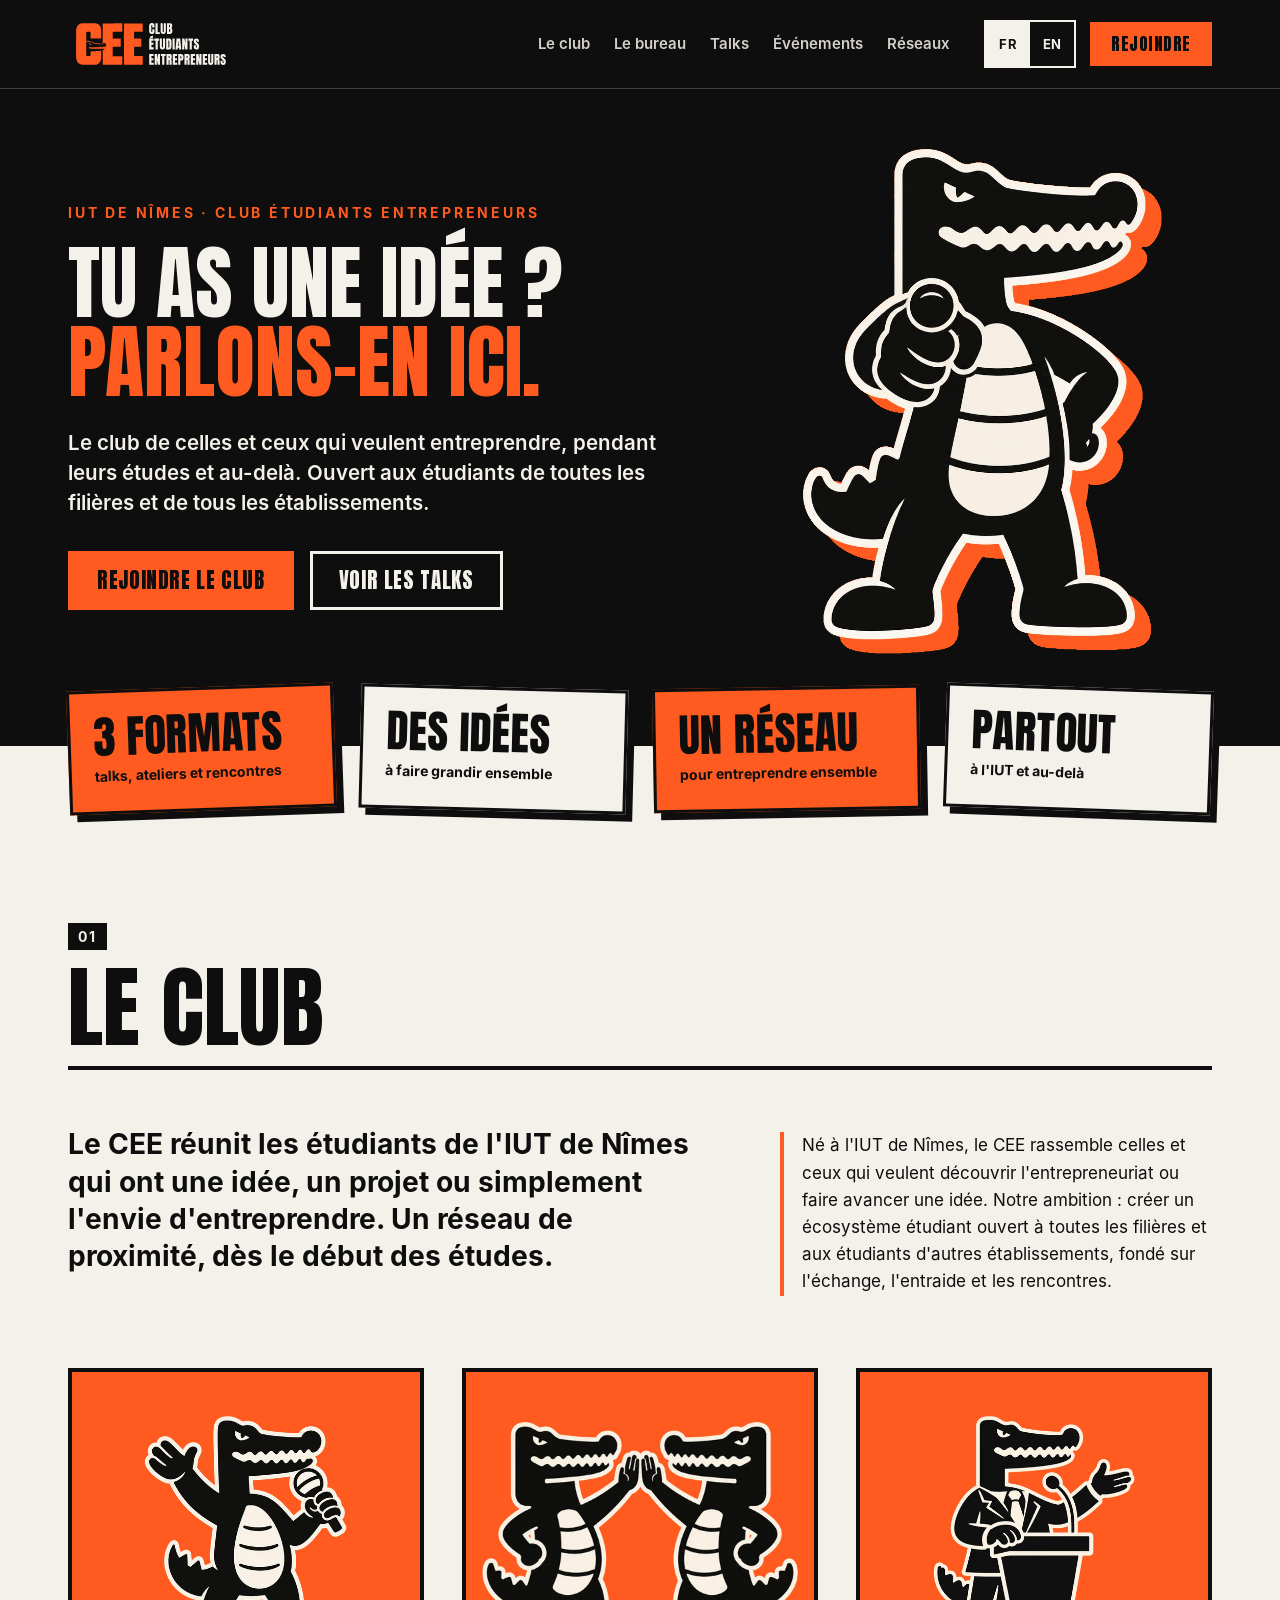
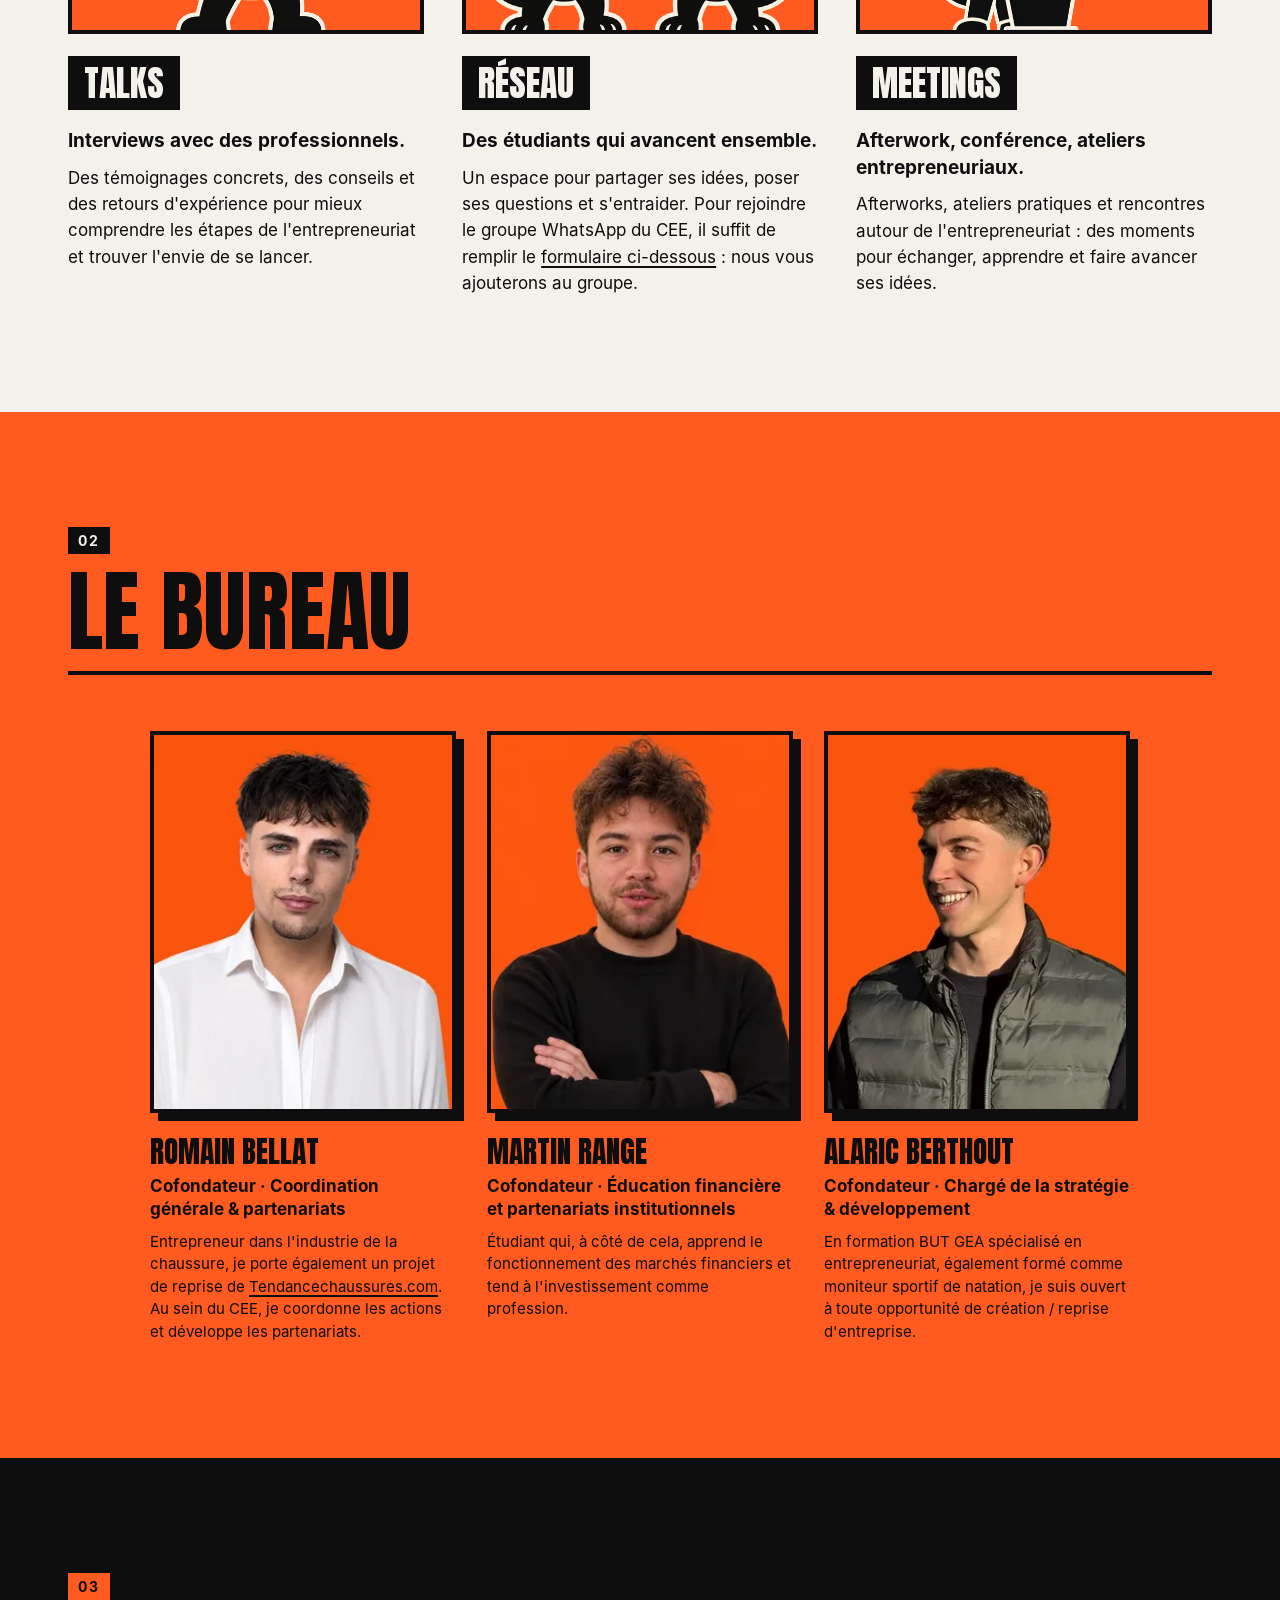
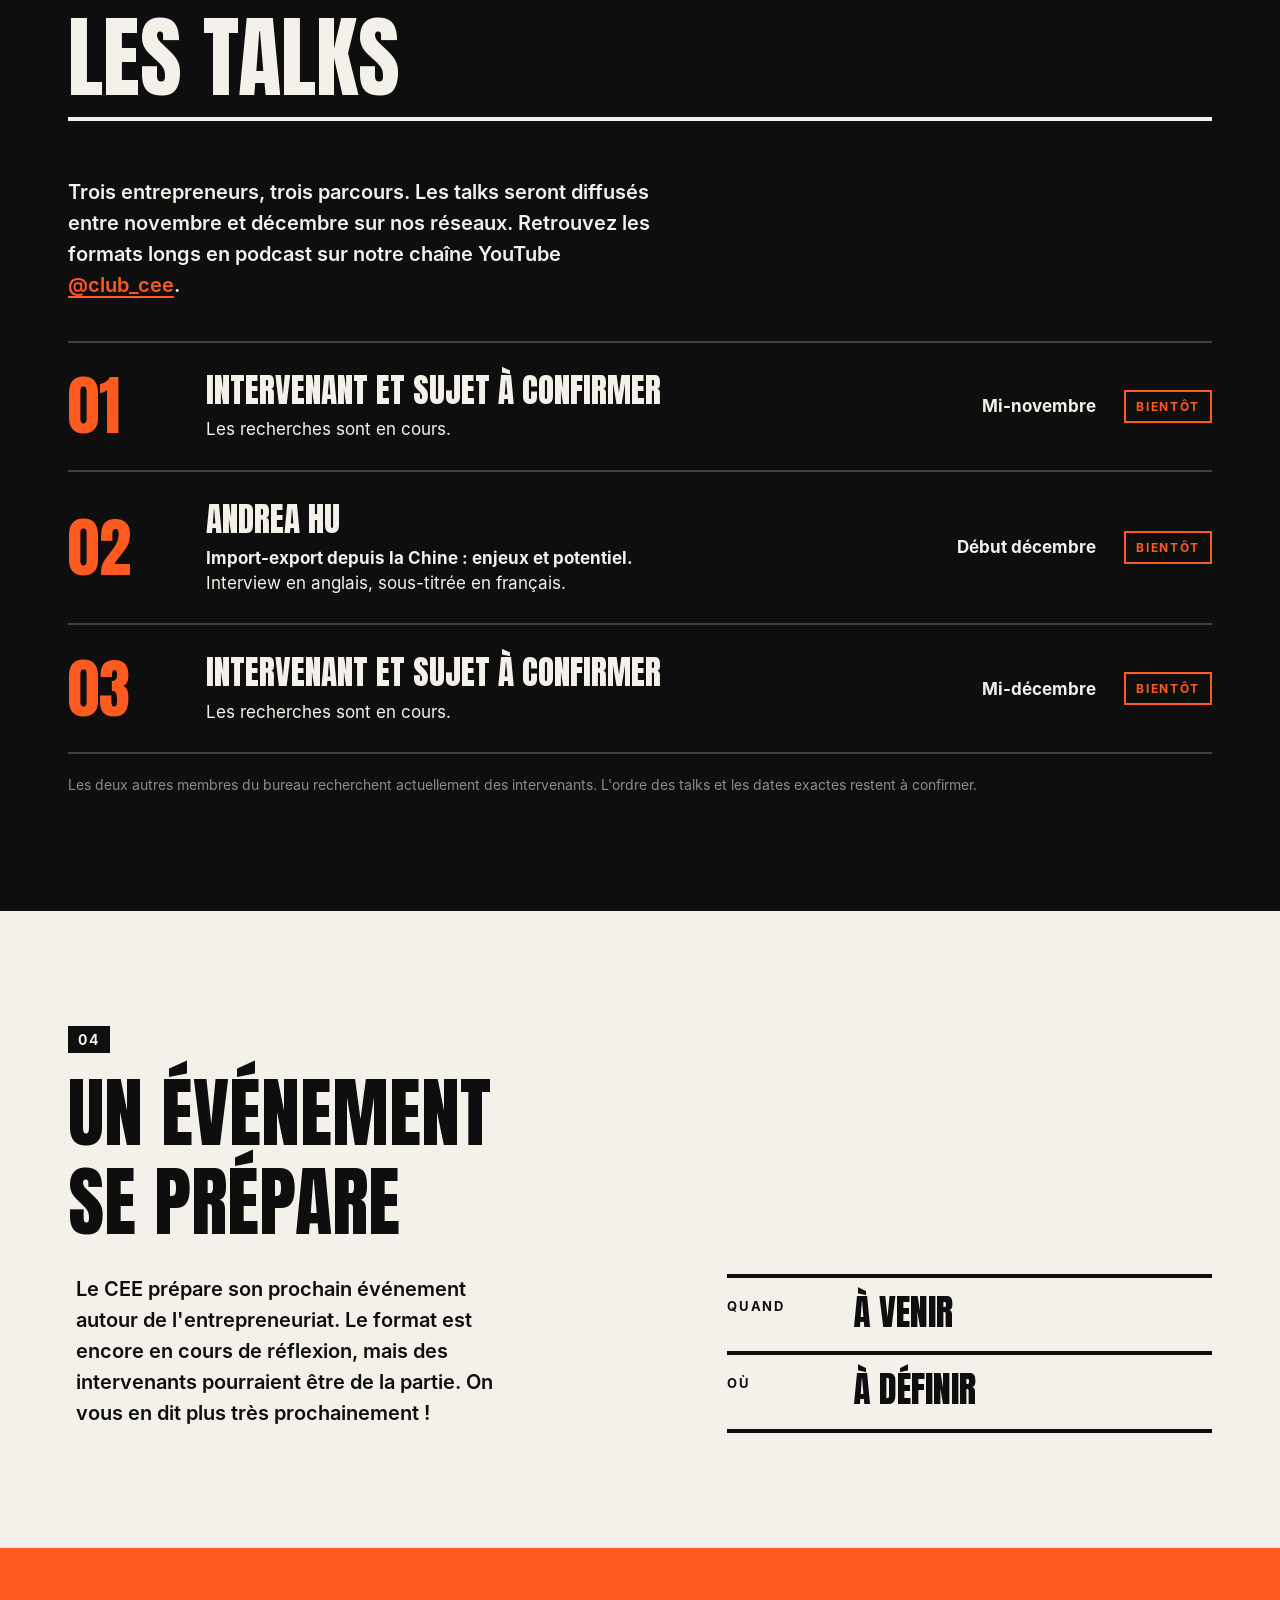
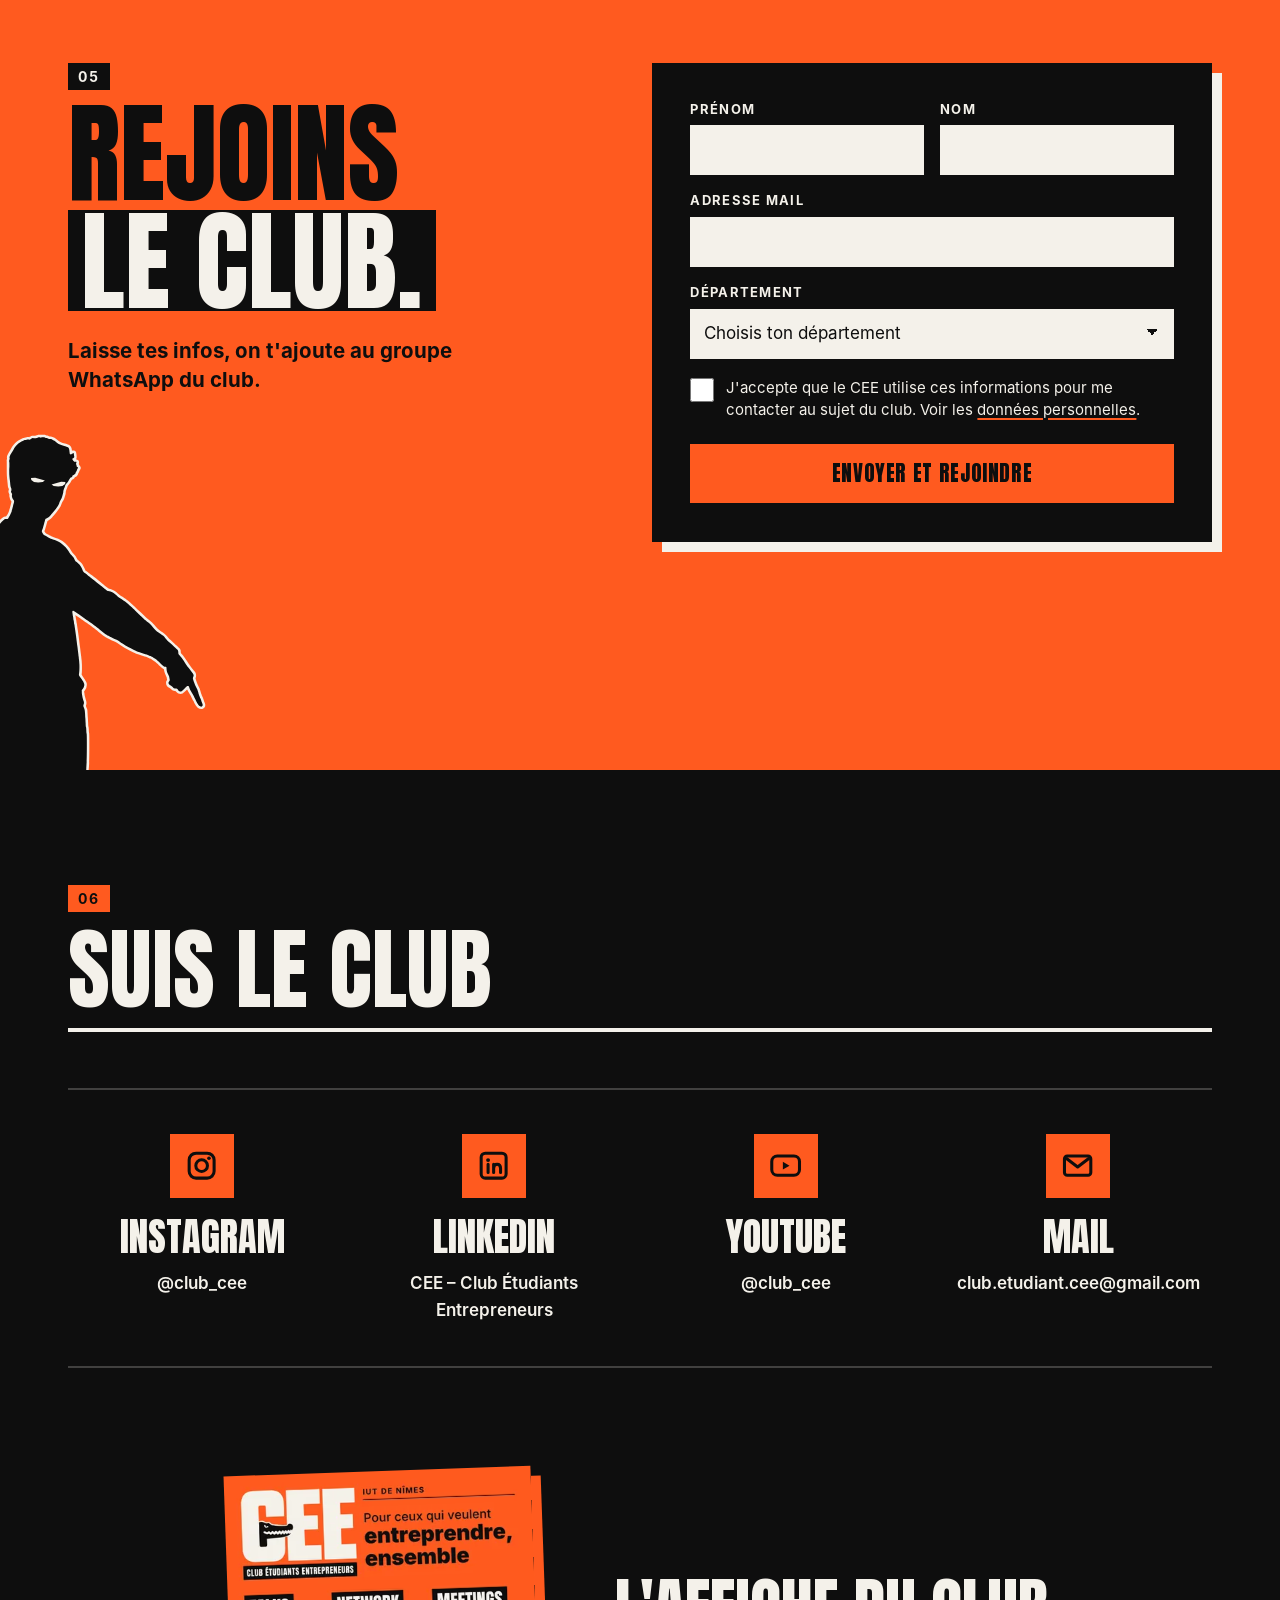
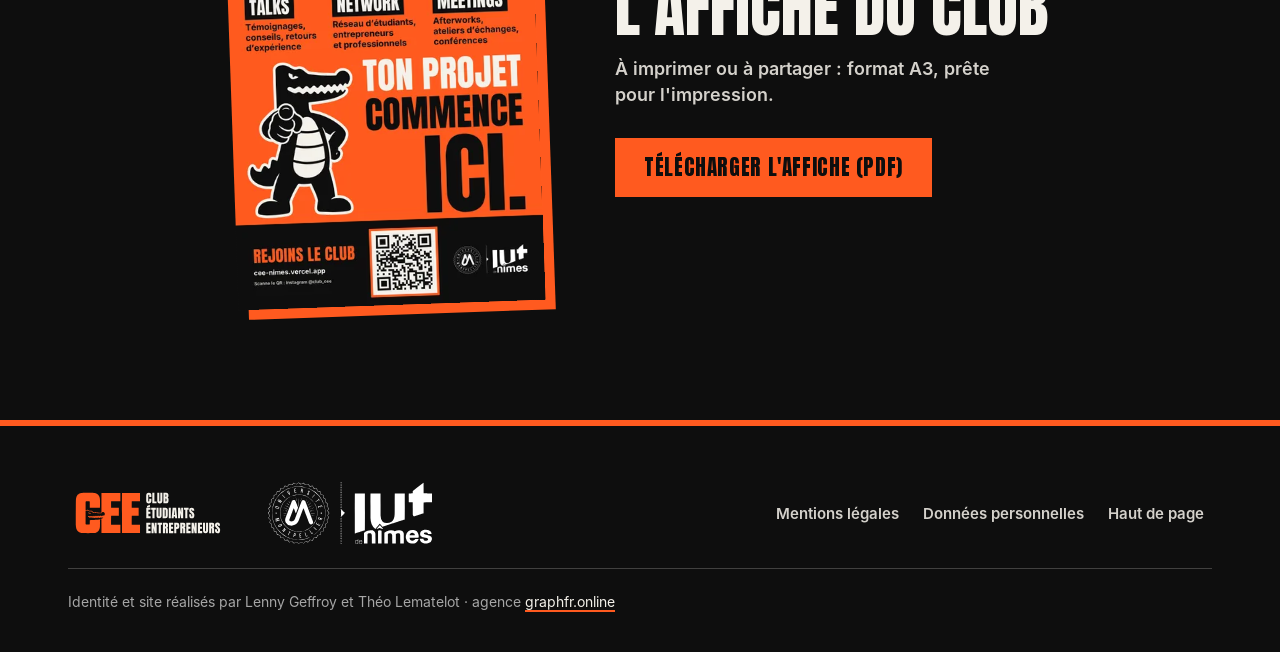
==== index.html @ 6f411e73 "Bureau : présentation de Martin Range (FR/EN) Texte fourni par le club, en remplacement du dernier e" ====
<!doctype html>
<html lang="fr">
<head>
<meta charset="utf-8">
<meta name="viewport" content="width=device-width, initial-scale=1">
<title>CEE · Club Étudiants Entrepreneurs · IUT de Nîmes</title>
<meta name="description" content="Le club de celles et ceux qui veulent entreprendre, pendant leurs études et au-delà. Talks, ateliers et rencontres, à l'IUT de Nîmes et au-delà.">
<link rel="canonical" href="https://cee-nimes.vercel.app/">
<meta name="theme-color" content="#0E0E0E">
<meta name="color-scheme" content="dark light">
<meta property="og:type" content="website">
<meta property="og:site_name" content="CEE · Club Étudiants Entrepreneurs">
<meta property="og:url" content="https://cee-nimes.vercel.app/">
<meta property="og:title" content="CEE · Club Étudiants Entrepreneurs · IUT de Nîmes">
<meta property="og:description" content="Tu as une idée ? Parlons-en ici. Le club de celles et ceux qui veulent entreprendre, pendant leurs études et au-delà.">
<meta property="og:locale" content="fr_FR">
<meta property="og:locale:alternate" content="en_GB">
<meta property="og:image" content="https://cee-nimes.vercel.app/og-image.jpg">
<meta property="og:image:width" content="1200">
<meta property="og:image:height" content="630">
<meta property="og:image:alt" content="Tu as une idée ? Parlons-en ici. Club Étudiants Entrepreneurs, IUT de Nîmes, avec la mascotte crocodile du CEE.">
<meta name="twitter:card" content="summary_large_image">
<meta name="twitter:title" content="CEE · Club Étudiants Entrepreneurs · IUT de Nîmes">
<meta name="twitter:description" content="Tu as une idée ? Parlons-en ici. Le club de celles et ceux qui veulent entreprendre, pendant leurs études et au-delà.">
<meta name="twitter:image" content="https://cee-nimes.vercel.app/og-image.jpg">
<meta name="twitter:image:alt" content="Tu as une idée ? Parlons-en ici. Club Étudiants Entrepreneurs, IUT de Nîmes, avec la mascotte crocodile du CEE.">
<link rel="icon" href="/favicon.ico" sizes="48x48">
<link rel="icon" href="/favicon.svg" type="image/svg+xml">
<link rel="apple-touch-icon" href="/apple-touch-icon.png">
<link rel="manifest" href="/site.webmanifest">
<link rel="preload" href="/assets/fonts/anton.woff2" as="font" type="font/woff2" crossorigin>
<link rel="preload" href="/assets/fonts/inter-600.woff2" as="font" type="font/woff2" crossorigin>
<link rel="preload" href="/assets/img/croc_pointe-360.webp" as="image" type="image/webp" imagesrcset="/assets/img/croc_pointe-360.webp 360w, /assets/img/croc_pointe-686.webp 686w" imagesizes="(max-width: 600px) 56vw, (max-width: 1000px) 300px, 440px" fetchpriority="high">
<script>try{if(!matchMedia('(prefers-reduced-motion: reduce)').matches)document.documentElement.classList.add('fx')}catch(e){}</script>
<link rel="stylesheet" href="/assets/style.min.css?v=671eb525c6">
<script type="application/ld+json">
{
  "@context": "https://schema.org",
  "@graph": [
    {
      "@type": "Organization",
      "@id": "https://cee-nimes.vercel.app/#club",
      "name": "CEE · Club Étudiants Entrepreneurs",
      "alternateName": "CEE",
      "url": "https://cee-nimes.vercel.app/",
      "logo": "https://cee-nimes.vercel.app/icon-512.png",
      "image": "https://cee-nimes.vercel.app/og-image.jpg",
      "description": "Le club de celles et ceux qui veulent entreprendre, pendant leurs études et au-delà. Talks, ateliers et rencontres, à l'IUT de Nîmes et au-delà.",
      "slogan": "Tu as une idée ? Parlons-en ici.",
      "founder": [
        { "@type": "Person", "name": "Romain Bellat" },
        { "@type": "Person", "name": "Martin Range" },
        { "@type": "Person", "name": "Alaric Berthout" }
      ],
      "email": "club.etudiant.cee@gmail.com",
      "address": { "@type": "PostalAddress", "streetAddress": "8 rue Jules Raimu", "postalCode": "30900", "addressLocality": "Nîmes", "addressCountry": "FR" },
      "sameAs": [
        "https://www.instagram.com/club_cee/",
        "https://www.linkedin.com/company/cee-iut-nimes",
        "https://www.youtube.com/channel/UCaoZ_5-w759ln8LZwTxRgsw"
      ],
      "parentOrganization": {
        "@type": "CollegeOrUniversity",
        "name": "IUT de Nîmes",
        "address": { "@type": "PostalAddress", "addressLocality": "Nîmes", "addressCountry": "FR" }
      }
    }
  ]
}
</script>
</head>
<body>

<a class="skip" href="#main" data-i18n="skip">Aller au contenu</a>

<header class="top">
  <div class="wrap top__in">
    <a href="#accueil" class="top__logo" data-i18n-attr="aria-label:a.home" aria-label="CEE, retour en haut de la page"><img src="/assets/img/CEE_logo_horizontal_texte-clair.svg" alt="" width="186" height="65"></a>
    <nav class="top__nav" id="nav" data-i18n-attr="aria-label:a.nav" aria-label="Navigation principale">
      <a href="#club" data-i18n="nav.club">Le club</a>
      <a href="#bureau" data-i18n="nav.bureau">Le bureau</a>
      <a href="#talks" data-i18n="nav.talks">Talks</a>
      <a href="#evenements" data-i18n="nav.conf">Événements</a>
      <a href="#reseaux" data-i18n="nav.social">Réseaux</a>
      <a href="#rejoindre" class="btn btn--orange top__navcta" data-i18n="cta.joinclub">Rejoindre le club</a>
    </nav>
    <div class="top__right">
      <div class="lang" role="group" aria-label="Langue / Language">
        <button type="button" data-lang="fr" aria-pressed="true" lang="fr">FR</button>
        <button type="button" data-lang="en" aria-pressed="false" lang="en">EN</button>
      </div>
      <a href="#rejoindre" class="btn btn--orange btn--sm top__cta" data-i18n="cta.join">Rejoindre</a>
      <button class="burger" type="button" aria-controls="nav" aria-expanded="false" data-i18n-attr="aria-label:a.menu" aria-label="Ouvrir le menu"><span></span><span></span></button>
    </div>
  </div>
</header>

<main id="main" tabindex="-1">

<!-- ACCUEIL -->
<section class="hero" id="accueil" aria-labelledby="hero-title">
  <div class="wrap hero__in">
    <div class="hero__txt">
      <p class="kicker" data-i18n="hero.kicker">IUT de Nîmes · Club Étudiants Entrepreneurs</p>
      <h1 class="hero__title" id="hero-title">
        <span data-i18n="hero.l1">Tu as une idée ?</span>
        <span class="accent" data-i18n="hero.l2">Parlons-en ici.</span>
      </h1>
      <p class="hero__lead" data-i18n="hero.lead">Le club de celles et ceux qui veulent entreprendre, pendant leurs études et au-delà. Ouvert aux étudiants de toutes les filières et de tous les établissements.</p>
      <div class="hero__cta">
        <a href="#rejoindre" class="btn btn--orange" data-i18n="cta.joinclub">Rejoindre le club</a>
        <a href="#talks" class="btn btn--ghost" data-i18n="cta.talks">Voir les talks</a>
      </div>
    </div>
    <div class="hero__masc">
      <img src="/assets/img/croc_pointe-360.webp" srcset="/assets/img/croc_pointe-360.webp 360w, /assets/img/croc_pointe-686.webp 686w" sizes="(max-width: 600px) 56vw, (max-width: 1000px) 300px, 440px" width="686" height="977" alt="" fetchpriority="high">
    </div>
  </div>
  <div class="facts">
    <dl class="facts__in">
      <div class="fact"><dt data-i18n="f1n">3 formats</dt><dd data-i18n="f1">talks, ateliers et rencontres</dd></div>
      <div class="fact"><dt data-i18n="f2n">Des idées</dt><dd data-i18n="f2">à faire grandir ensemble</dd></div>
      <div class="fact"><dt data-i18n="f3n">Un réseau</dt><dd data-i18n="f3">pour entreprendre ensemble</dd></div>
      <div class="fact"><dt data-i18n="f4n">Partout</dt><dd data-i18n="f4">à l'IUT et au-delà</dd></div>
    </dl>
  </div>
</section>

<!-- 01 LE CLUB -->
<section class="sec club" id="club" aria-labelledby="club-title">
  <div class="wrap">
    <div class="sec-head reveal">
      <p class="sec-num" aria-hidden="true">01</p>
      <h2 class="sec-title" id="club-title" data-i18n="club.title">Le club</h2>
    </div>
    <div class="club__intro reveal">
      <p class="big" data-i18n="club.intro">Le CEE réunit les étudiants de l'IUT de Nîmes qui ont une idée, un projet ou simplement l'envie d'entreprendre. Un réseau de proximité, dès le début des études.</p>
      <p class="club__more" data-i18n="club.more">Né à l'IUT de Nîmes, le CEE rassemble celles et ceux qui veulent découvrir l'entrepreneuriat ou faire avancer une idée. Notre ambition : créer un écosystème étudiant ouvert à toutes les filières et aux étudiants d'autres établissements, fondé sur l'échange, l'entraide et les rencontres.</p>
    </div>
    <div class="pillars">
      <article class="pillar reveal">
        <div class="pillar__art"><img src="/assets/img/croc_micro-400.webp" srcset="/assets/img/croc_micro-400.webp 400w, /assets/img/croc_micro-560.webp 560w, /assets/img/croc_micro-800.webp 800w" sizes="(max-width: 600px) 56vw, (max-width: 1000px) 28vw, 240px" width="800" height="888" alt="" loading="lazy" decoding="async"></div>
        <h3 class="tag">Talks</h3>
        <p class="pillar__lead" data-i18n="p1.lead">Interviews avec des professionnels.</p>
        <p data-i18n="p1.more">Des témoignages concrets, des conseils et des retours d'expérience pour mieux comprendre les étapes de l'entrepreneuriat et trouver l'envie de se lancer.</p>
      </article>
      <article class="pillar reveal">
        <div class="pillar__art"><img src="/assets/img/croc_highfive-480.webp" srcset="/assets/img/croc_highfive-480.webp 480w, /assets/img/croc_highfive-995.webp 995w" sizes="(max-width: 600px) 84vw, (max-width: 1000px) 42vw, 340px" width="995" height="692" alt="" loading="lazy" decoding="async"></div>
        <h3 class="tag" data-i18n="p2.tag">Réseau</h3>
        <p class="pillar__lead" data-i18n="p2.lead">Des étudiants qui avancent ensemble.</p>
        <p data-i18n="p2.more">Un espace pour partager ses idées, poser ses questions et s'entraider. Pour rejoindre le groupe WhatsApp du CEE, il suffit de remplir le <a href="#rejoindre">formulaire ci-dessous</a> : nous vous ajouterons au groupe.</p>
      </article>
      <article class="pillar reveal">
        <div class="pillar__art"><img src="/assets/img/croc_pupitre-400.webp" srcset="/assets/img/croc_pupitre-400.webp 400w, /assets/img/croc_pupitre-560.webp 560w, /assets/img/croc_pupitre-800.webp 800w" sizes="(max-width: 600px) 56vw, (max-width: 1000px) 28vw, 240px" width="800" height="890" alt="" loading="lazy" decoding="async"></div>
        <h3 class="tag" data-i18n="p3.tag">Meetings</h3>
        <p class="pillar__lead" data-i18n="p3.lead">Afterwork, conférence, ateliers entrepreneuriaux.</p>
        <p data-i18n="p3.more">Afterworks, ateliers pratiques et rencontres autour de l'entrepreneuriat : des moments pour échanger, apprendre et faire avancer ses idées.</p>
      </article>
    </div>
  </div>
</section>

<!-- 02 BUREAU -->
<section class="sec bureau" id="bureau" aria-labelledby="bureau-title">
  <div class="wrap">
    <div class="sec-head reveal">
      <p class="sec-num" aria-hidden="true">02</p>
      <h2 class="sec-title" id="bureau-title" data-i18n="bureau.title">Le bureau</h2>
    </div>
    <div class="team">
      <article class="member reveal">
        <div class="member__ph member__ph--photo"><img src="/assets/img/bureau_romain-v3-320.webp" srcset="/assets/img/bureau_romain-v3-320.webp 320w, /assets/img/bureau_romain-v3-600.webp 600w" sizes="(max-width: 600px) 90vw, 300px" width="600" height="750" alt="Romain Bellat" loading="lazy" decoding="async"></div>
        <h3>Romain Bellat</h3>
        <p class="member__role" data-i18n="r1">Cofondateur · Coordination générale &amp; partenariats</p>
        <p data-i18n="b1r">Entrepreneur dans l'industrie de la chaussure, je porte également un projet de reprise de <a href="http://tendancechaussures.com" rel="noopener">Tendancechaussures.com</a>. Au sein du CEE, je coordonne les actions et développe les partenariats.</p>
      </article>
      <article class="member reveal">
        <div class="member__ph member__ph--photo"><img src="/assets/img/bureau_martin-v3-320.webp" srcset="/assets/img/bureau_martin-v3-320.webp 320w, /assets/img/bureau_martin-v3-600.webp 600w" sizes="(max-width: 600px) 90vw, 300px" width="600" height="750" alt="Martin Range" loading="lazy" decoding="async"></div>
        <h3>Martin Range</h3>
        <p class="member__role" data-i18n="r2">Cofondateur · Éducation financière et partenariats institutionnels</p>
        <p data-i18n="b2">Étudiant qui, à côté de cela, apprend le fonctionnement des marchés financiers et tend à l'investissement comme profession.</p>
      </article>
      <article class="member reveal">
        <div class="member__ph member__ph--photo"><img src="/assets/img/bureau_alaric-v3-320.webp?v=2" srcset="/assets/img/bureau_alaric-v3-320.webp?v=2 320w, /assets/img/bureau_alaric-v3-600.webp?v=2 600w" sizes="(max-width: 600px) 90vw, 300px" width="600" height="750" alt="Alaric Berthout" loading="lazy" decoding="async"></div>
        <h3>Alaric Berthout</h3>
        <p class="member__role" data-i18n="r3">Cofondateur · Chargé de la stratégie &amp; développement</p>
        <p data-i18n="b3">En formation BUT GEA spécialisé en entrepreneuriat, également formé comme moniteur sportif de natation, je suis ouvert à toute opportunité de création / reprise d'entreprise.</p>
      </article>
    </div>
  </div>
</section>

<!-- 03 TALKS -->
<section class="sec talks" id="talks" aria-labelledby="talks-title">
  <div class="wrap">
    <div class="sec-head sec-head--light reveal">
      <p class="sec-num" aria-hidden="true">03</p>
      <h2 class="sec-title" id="talks-title" data-i18n="talks.title">Les talks</h2>
    </div>
    <p class="talks__intro reveal" data-i18n="talks.intro">Trois entrepreneurs, trois parcours. Les talks seront diffusés entre novembre et décembre sur nos réseaux. Retrouvez les formats longs en podcast sur notre chaîne YouTube <a href="https://www.youtube.com/channel/UCaoZ_5-w759ln8LZwTxRgsw" rel="noopener">@club_cee</a>.</p>
    <ol class="tlist">
      <li class="talk reveal">
        <span class="talk__n" aria-hidden="true">01</span>
        <div class="talk__body">
          <h3 data-i18n="t.tbc">Intervenant et sujet à confirmer</h3>
          <p data-i18n="t.search">Les recherches sont en cours.</p>
        </div>
        <p class="talk__date" data-i18n="t1.date">Mi-novembre</p>
        <p class="talk__st" data-i18n="soon">Bientôt</p>
      </li>
      <li class="talk reveal">
        <span class="talk__n" aria-hidden="true">02</span>
        <div class="talk__body">
          <h3>Andrea Hu</h3>
          <p class="talk__topic" data-i18n="t2.topic">Import-export depuis la Chine : enjeux et potentiel.</p>
          <p data-i18n="t2.sub">Interview en anglais, sous-titrée en français.</p>
        </div>
        <p class="talk__date" data-i18n="t2.date">Début décembre</p>
        <p class="talk__st" data-i18n="soon">Bientôt</p>
      </li>
      <li class="talk reveal">
        <span class="talk__n" aria-hidden="true">03</span>
        <div class="talk__body">
          <h3 data-i18n="t.tbc">Intervenant et sujet à confirmer</h3>
          <p data-i18n="t.search">Les recherches sont en cours.</p>
        </div>
        <p class="talk__date" data-i18n="t3.date">Mi-décembre</p>
        <p class="talk__st" data-i18n="soon">Bientôt</p>
      </li>
    </ol>
    <p class="note" data-i18n="talks.note">Les deux autres membres du bureau recherchent actuellement des intervenants. L'ordre des talks et les dates exactes restent à confirmer.</p>
  </div>
</section>

<!-- 04 EVENEMENTS -->
<section class="sec conf" id="evenements" aria-labelledby="conf-title">
  <div class="wrap conf__in">
    <div class="reveal">
      <p class="sec-num" aria-hidden="true">04</p>
      <h2 class="conf__title" id="conf-title" data-i18n="conf.title">Un événement se prépare</h2>
      <p class="conf__lead" data-i18n="conf.lead">Le CEE prépare son prochain événement autour de l'entrepreneuriat. Le format est encore en cours de réflexion, mais des intervenants pourraient être de la partie. On vous en dit plus très prochainement !</p>
    </div>
    <dl class="conf__facts reveal">
      <div><dt data-i18n="conf.when">Quand</dt><dd data-i18n="conf.date">À venir</dd></div>
      <div><dt data-i18n="conf.where">Où</dt><dd data-i18n="conf.place">À définir</dd></div>
    </dl>
  </div>
</section>

<!-- 05 REJOINDRE -->
<section class="sec join" id="rejoindre" aria-labelledby="join-title">
  <div class="wrap join__in">
    <div class="join__text reveal">
      <p class="sec-num" aria-hidden="true">05</p>
      <h2 class="join__title" id="join-title"><span data-i18n="join.l1">Rejoins</span> <span class="join__chip" data-i18n="join.l2">le club.</span></h2>
      <p class="join__lead" data-i18n="join.lead">Laisse tes infos, on t'ajoute au groupe WhatsApp du club.</p>
      <img class="join__sil" src="/assets/img/silhouette.svg" alt="" width="1376" height="2048" decoding="async">
    </div>
    <div class="join__box reveal">
      <form class="form" id="joinForm" novalidate>
        <div class="row2">
          <div class="field">
            <label for="f-prenom" data-i18n="f.first">Prénom</label>
            <input id="f-prenom" type="text" name="prenom" autocomplete="given-name" required aria-describedby="e-prenom">
            <p class="field__err" id="e-prenom"></p>
          </div>
          <div class="field">
            <label for="f-nom" data-i18n="f.last">Nom</label>
            <input id="f-nom" type="text" name="nom" autocomplete="family-name" required aria-describedby="e-nom">
            <p class="field__err" id="e-nom"></p>
          </div>
        </div>
        <div class="field">
          <label for="f-email" data-i18n="f.mail">Adresse mail</label>
          <input id="f-email" name="email" type="email" inputmode="email" autocomplete="email" spellcheck="false" required aria-describedby="e-email">
          <p class="field__err" id="e-email"></p>
        </div>
        <div class="field">
          <label for="f-dept" data-i18n="f.dept">Département</label>
          <select id="f-dept" name="departement" required aria-describedby="e-dept">
            <option value="" data-i18n="f.choose">Choisis ton département</option>
            <option value="GEA" data-i18n="f.gea">GEA · Gestion des entreprises et des administrations</option>
            <option value="GC" data-i18n="f.gc">GC · Génie civil</option>
            <option value="GMP" data-i18n="f.gmp">GMP · Génie mécanique et productique</option>
            <option value="GEII" data-i18n="f.geii">GEII · Génie électrique et informatique industrielle</option>
            <option value="SGM" data-i18n="f.sgm">SGM · Sciences et génie des matériaux</option>
            <option value="hors-iut" data-i18n="f.other">Autre établissement / hors IUT</option>
          </select>
          <p class="field__err" id="e-dept"></p>
        </div>
        <div class="field" id="f-etab-field" hidden>
          <label for="f-etab" data-i18n="f.etab">Ton établissement</label>
          <input id="f-etab" type="text" name="etablissement" autocomplete="organization" aria-describedby="e-etab">
          <p class="field__err" id="e-etab"></p>
        </div>
        <div class="field">
          <div class="check">
            <input id="f-rgpd" type="checkbox" name="rgpd" required aria-describedby="e-rgpd">
            <label for="f-rgpd" data-i18n="f.rgpd">J'accepte que le CEE utilise ces informations pour me contacter au sujet du club. Voir les <a href="/mentions-legales#donnees">données personnelles</a>.</label>
          </div>
          <p class="field__err" id="e-rgpd"></p>
        </div>
        <button class="btn btn--orange form__send" type="submit"><span class="form__label" data-i18n="f.send">Envoyer et rejoindre</span></button>
        <p class="form__msg" id="formMsg" role="status" aria-live="polite"></p>
      </form>
      <div class="done" id="formDone" tabindex="-1" hidden>
        <img src="/assets/img/croc_highfive-480.webp" width="480" height="334" alt="" loading="lazy" decoding="async">
        <p class="done__msg" id="doneMsg"></p>
      </div>
    </div>
  </div>
</section>

<!-- 06 RESEAUX -->
<section class="sec social" id="reseaux" aria-labelledby="social-title">
  <div class="wrap">
    <div class="sec-head sec-head--light reveal">
      <p class="sec-num" aria-hidden="true">06</p>
      <h2 class="sec-title" id="social-title" data-i18n="social.title">Suis le club</h2>
    </div>
    <ul class="soc reveal">
      <li><a href="#reseaux" data-cfg="instagram"><span class="soc__ico"><svg class="soc__svg" viewBox="0 0 24 24" aria-hidden="true" focusable="false"><rect x="3" y="3" width="18" height="18" rx="5" fill="none" stroke="currentColor" stroke-width="2.2"/><circle cx="12" cy="12" r="4.2" fill="none" stroke="currentColor" stroke-width="2.2"/><circle cx="17.3" cy="6.7" r="1.3" fill="currentColor"/></svg></span><span class="soc__n">Instagram</span><span class="soc__h">@club_cee</span></a></li>
      <li><a href="#reseaux" data-cfg="linkedin"><span class="soc__ico"><svg class="soc__svg" viewBox="0 0 24 24" aria-hidden="true" focusable="false"><rect x="3" y="3" width="18" height="18" rx="3" fill="none" stroke="currentColor" stroke-width="2.2"/><circle cx="8" cy="8" r="1.4" fill="currentColor"/><path d="M8 11v6M12 17v-6M12 14c0-1.9 1.1-3 2.5-3S17 12 17 14v3" fill="none" stroke="currentColor" stroke-width="2.2" stroke-linecap="round"/></svg></span><span class="soc__n">LinkedIn</span><span class="soc__h">CEE – Club Étudiants Entrepreneurs</span></a></li>
      <li><a href="#reseaux" data-cfg="youtube"><span class="soc__ico"><svg class="soc__svg" viewBox="0 0 24 24" aria-hidden="true" focusable="false"><rect x="2" y="5" width="20" height="14" rx="4" fill="none" stroke="currentColor" stroke-width="2.2"/><path d="M10 9.2v5.6l4.8-2.8z" fill="currentColor"/></svg></span><span class="soc__n">YouTube</span><span class="soc__h">@club_cee</span></a></li>
      <li><a href="#reseaux" data-cfg="mail"><span class="soc__ico"><svg class="soc__svg" viewBox="0 0 24 24" aria-hidden="true" focusable="false"><rect x="2.5" y="5" width="19" height="14" rx="2" fill="none" stroke="currentColor" stroke-width="2.2"/><path d="M3.5 6.5 12 13l8.5-6.5" fill="none" stroke="currentColor" stroke-width="2.2" stroke-linejoin="round"/></svg></span><span class="soc__n" data-i18n="h.mailn">Mail</span><span class="soc__h">club.etudiant.cee<wbr>@gmail.com</span></a></li>
    </ul>
    <div class="poster reveal">
      <a class="poster__img" href="/assets/docs/CEE_affiche_A3.pdf" target="_blank" rel="noopener"><img src="/assets/img/affiche-v5-420.webp" srcset="/assets/img/affiche-v5-420.webp 420w, /assets/img/affiche-v5-840.webp 840w" sizes="(max-width: 600px) 72vw, 340px" width="840" height="1188" data-i18n-attr="alt:a.poster" alt="Affiche du CEE : « Ton projet commence ici. » Talks, network, meetings. Rejoins le club sur cee-nimes.vercel.app ou scanne le QR code." loading="lazy" decoding="async"></a>
      <div class="poster__txt">
        <h3 class="poster__title" data-i18n="poster.title">L'affiche du club</h3>
        <p class="poster__lead" data-i18n="poster.lead">À imprimer ou à partager : format A3, prête pour l'impression.</p>
        <a class="btn btn--orange" href="/assets/docs/CEE_affiche_A3.pdf" download data-i18n="poster.dl">Télécharger l'affiche (PDF)</a>
      </div>
    </div>
  </div>
</section>

</main>

<footer class="foot">
  <div class="wrap foot__in">
    <img class="foot__logo" src="/assets/img/CEE_logo_horizontal_texte-clair.svg" alt="CEE, Club Étudiants Entrepreneurs" width="186" height="65" loading="lazy">
    <img class="foot__iut" src="/assets/img/logo_iut_nimes_blanc.svg" data-i18n-attr="alt:a.iut" alt="IUT de Nîmes, Université de Montpellier" width="210" height="80" loading="lazy">
    <nav class="foot__links" data-i18n-attr="aria-label:a.foot" aria-label="Liens du pied de page">
      <a href="/mentions-legales" data-i18n="legal">Mentions légales</a>
      <a href="/mentions-legales#donnees" data-i18n="privacy">Données personnelles</a>
      <a href="#top" data-i18n="up">Haut de page</a>
    </nav>
    <p class="foot__small" data-i18n="credits">Identité et site réalisés par Lenny Geffroy et Théo Lematelot · agence <a href="https://graphfr.online" rel="noopener">graphfr.online</a></p>
  </div>
</footer>

<a href="#rejoindre" class="mbar btn btn--orange" id="mbar" data-i18n="cta.joinclub" tabindex="-1" aria-hidden="true">Rejoindre le club</a>

<script src="/assets/config.js?v=75844f3df5" defer></script>
<script src="/assets/app.min.js?v=74f97ae1c0" defer></script>
</body>
</html>
---- assets/style.min.css ----
@font-face{font-family:Anton;src:url(fonts/anton.woff2) format("woff2");font-weight:400;font-display:swap}@font-face{font-family:Inter;src:url(fonts/inter-400.woff2) format("woff2");font-weight:400;font-display:swap}@font-face{font-family:Inter;src:url(fonts/inter-600.woff2) format("woff2");font-weight:600;font-display:swap}@font-face{font-family:Inter;src:url(fonts/inter-700.woff2) format("woff2");font-weight:700;font-display:swap}@font-face{font-family:Anton fallback;src:local("Impact"),local("Arial Narrow Bold");size-adjust:93%;ascent-override:118%;descent-override:33%}@font-face{font-family:Inter fallback;src:local("Arial"),local("Helvetica");size-adjust:107%;ascent-override:90%;descent-override:22%}:root{--noir:#0E0E0E;--orange:#FF5A1F;--papier:#F4F1EA;--gris:#8C8C8C;--ligne:rgba(244,241,234,.22);--wrap:1240px;--g:clamp(16px,4vw,48px);--top:88px;--t-d:Anton,"Anton fallback",Impact,sans-serif;--t-b:Inter,"Inter fallback",system-ui,-apple-system,"Segoe UI",sans-serif;--sec:clamp(72px,9vw,120px);--ease:cubic-bezier(.2,.8,.2,1)}*,*:before,*:after{box-sizing:border-box;margin:0;padding:0}html{scroll-behavior:smooth;scroll-padding-top:calc(var(--top) + 8px);-webkit-text-size-adjust:100%;text-size-adjust:100%}body{background:var(--noir);color:var(--papier);font:400 17px/1.55 var(--t-b);-webkit-font-smoothing:antialiased;overflow-x:clip}img{display:block;max-width:100%;height:auto}a{color:inherit;text-underline-offset:.18em}button,input,select{font:inherit}[hidden]{display:none!important}main:focus{outline:none}.wrap{max-width:var(--wrap);margin:0 auto;padding:0 var(--g)}.skip{position:fixed;left:8px;top:-60px;z-index:100;background:var(--orange);color:var(--noir);font-weight:700;padding:12px 18px;text-decoration:none;transition:top .15s}.skip:focus{top:8px}:focus-visible{outline:3px solid var(--orange);outline-offset:3px}::selection{background:var(--orange);color:var(--noir)}.todo{background:repeating-linear-gradient(-45deg,rgba(255,90,31,.14) 0 6px,transparent 6px 12px);outline:1px dashed currentColor;outline-offset:2px}.btn{display:inline-flex;align-items:center;justify-content:center;min-height:48px;font:400 21px/1 var(--t-d);text-transform:uppercase;letter-spacing:.03em;text-decoration:none;padding:16px 26px;border:3px solid transparent;cursor:pointer;transition:transform .15s var(--ease),box-shadow .15s var(--ease),background-color .15s,color .15s}.btn--orange{background:var(--orange);color:var(--noir);border-color:var(--orange)}.btn--ghost{border-color:var(--papier);color:var(--papier)}.btn--sm{font-size:17px;min-height:44px;padding:10px 18px}@media (hover:hover){.btn:hover{transform:translate(-3px,-3px);box-shadow:6px 6px 0 var(--papier)}.btn--ghost:hover{background:var(--papier);color:var(--noir);box-shadow:6px 6px 0 var(--orange)}}.btn:active{transform:translate(0);box-shadow:none}.top{position:sticky;top:0;z-index:50;background:var(--noir);border-bottom:1px solid var(--ligne)}.top__in{display:flex;align-items:center;gap:24px;height:var(--top)}.top__logo{display:flex;align-items:center;min-height:48px;flex:none}.top__logo img{height:58px;width:auto}.top__nav{display:flex;align-items:center;gap:4px;margin-left:auto}.top__nav a:not(.btn){display:flex;align-items:center;min-height:44px;padding:0 10px;font-weight:600;font-size:15px;text-decoration:none;color:#f4f1eadb;position:relative;transition:color .15s}.top__nav a:not(.btn):after{content:"";position:absolute;left:10px;right:10px;bottom:6px;height:3px;background:var(--orange);transform:scaleX(0);transform-origin:left;transition:transform .2s var(--ease)}.top__nav a:not(.btn):hover,.top__nav a[aria-current]{color:var(--papier)}.top__nav a:not(.btn):hover:after,.top__nav a[aria-current]:after{transform:scaleX(1)}.top__navcta{display:none}.top__right{display:flex;align-items:center;gap:14px}.lang{display:flex;border:2px solid var(--papier)}.lang button{min-width:44px;min-height:44px;background:none;border:0;color:var(--papier);font:700 13px/1 var(--t-b);letter-spacing:.06em;cursor:pointer;transition:background-color .15s,color .15s}.lang button:hover{color:var(--orange)}.lang button[aria-pressed=true]{background:var(--papier);color:var(--noir)}.burger{display:none;background:none;border:0;width:44px;height:44px;cursor:pointer;position:relative;flex:none}.burger span{position:absolute;left:9px;right:9px;height:3px;background:var(--papier);transition:transform .2s var(--ease)}.burger span:first-child{top:15px}.burger span:last-child{bottom:15px}.burger[aria-expanded=true] span:first-child{transform:translateY(5.5px) rotate(45deg)}.burger[aria-expanded=true] span:last-child{transform:translateY(-5.5px) rotate(-45deg)}.hero{--split:clamp(82px,6.8vw,106px);position:relative;overflow:hidden;background:linear-gradient(var(--noir) calc(100% - var(--split)),var(--papier) 0)}.hero__in{display:grid;grid-template-columns:1.35fr 1fr;align-items:end;gap:24px;padding-top:clamp(40px,4.4vw,80px)}.hero__txt{padding-bottom:clamp(56px,6vw,96px);position:relative;z-index:2}.kicker{font:700 14px/1.3 var(--t-b);letter-spacing:.2em;text-transform:uppercase;color:var(--orange);margin-bottom:22px}.hero__title{font:400 clamp(56px,6.3vw,112px)/.98 var(--t-d);text-transform:uppercase}.hero__title span{display:block;white-space:nowrap}.accent{color:var(--orange)}.hero__lead{max-width:42ch;font-size:clamp(18px,1.6vw,22px);font-weight:600;line-height:1.45;margin-top:26px}.hero__cta{display:flex;flex-wrap:wrap;gap:16px;margin-top:34px}.hero__masc{align-self:end;justify-self:center;width:min(100%,420px);width:min(100%,420px,max(260px,calc((100vh - 400px)*.7)));margin-bottom:clamp(32px,3.4vw,52px)}.hero__masc img{width:100%;filter:drop-shadow(16px 14px 0 var(--orange));transform-origin:50% 100%;animation:pop .8s cubic-bezier(.2,1.5,.4,1) .1s both}@keyframes pop{0%{transform:translateY(24%) scale(.82)}to{transform:none}}.hero__title span{animation:rise .6s var(--ease) both}.hero__title span+span{animation-delay:.08s}@keyframes rise{0%{transform:translateY(.35em)}to{transform:none}}.facts{position:relative;z-index:2;color:var(--noir);padding-bottom:22px}.facts__in{max-width:var(--wrap);margin:0 auto;padding:0 var(--g);display:grid;grid-template-columns:repeat(4,1fr);gap:clamp(14px,2vw,28px)}.fact{--r:-2deg;background:var(--orange);border:3px solid var(--noir);box-shadow:7px 7px 0 var(--noir);padding:clamp(16px,1.8vw,24px) clamp(16px,1.8vw,24px) clamp(18px,2vw,26px);transform:rotate(var(--r));transition:transform .2s var(--ease),box-shadow .2s var(--ease)}.fact:nth-child(2){--r:1.5deg;background:var(--papier)}.fact:nth-child(3){--r:-1deg}.fact:nth-child(4){--r:2deg;background:var(--papier)}@media (hover:hover){.fact:hover{transform:rotate(0) translate(-3px,-3px);box-shadow:10px 10px 0 var(--noir)}}.facts dt{font:400 clamp(36px,3.5vw,60px)/.92 var(--t-d);text-transform:uppercase;white-space:nowrap;font-variant-numeric:tabular-nums}.facts dd{font:700 clamp(14px,1.1vw,16px)/1.3 var(--t-b);margin-top:10px}.fx .fact{animation:stamp .55s cubic-bezier(.2,1.4,.4,1) backwards;animation-delay:calc(.45s + var(--i,0) * .1s)}.fact:nth-child(2){--i:1}.fact:nth-child(3){--i:2}.fact:nth-child(4){--i:3}@keyframes stamp{0%{opacity:0;transform:translateY(-18px) scale(1.18) rotate(0)}to{opacity:1;transform:rotate(var(--r))}}.sec{padding:var(--sec) 0}.sec-head{border-bottom:4px solid var(--noir);padding-bottom:18px;margin-bottom:clamp(36px,5vw,56px)}.sec-head--light{border-color:var(--papier)}.sec-num{display:inline-block;font:700 14px/1 var(--t-b);letter-spacing:.14em;background:var(--noir);color:var(--papier);padding:7px 10px 6px;margin-bottom:16px}.talks .sec-num,.social .sec-num{background:var(--orange);color:var(--noir)}.sec-title{font:400 clamp(52px,7vw,104px)/.92 var(--t-d);text-transform:uppercase}.tag{display:inline-block;background:var(--noir);color:var(--papier);font:400 clamp(28px,2.8vw,38px)/1 var(--t-d);text-transform:uppercase;padding:10px 16px 8px}.club{background:var(--papier);color:var(--noir);padding-top:clamp(56px,7vw,96px)}.club__intro{display:grid;grid-template-columns:1.5fr 1fr;gap:clamp(28px,5vw,64px);margin-bottom:clamp(48px,6vw,72px);align-items:start}.big{font-size:clamp(21px,2.2vw,29px);font-weight:700;line-height:1.32}.club__intro .todo{font-size:16px;padding:6px 8px;margin-top:6px}.club__more{font-size:17px;line-height:1.6;margin-top:6px;border-left:4px solid var(--orange);padding-left:18px}.pillars{display:grid;grid-template-columns:repeat(3,1fr);gap:clamp(24px,3vw,40px)}.pillar__art{background:var(--orange);aspect-ratio:4/3;display:flex;align-items:flex-end;justify-content:center;overflow:hidden;border:4px solid var(--noir);margin-bottom:22px;transition:transform .2s var(--ease),box-shadow .2s var(--ease)}.pillar__art img{height:88%;width:auto;max-width:92%;object-fit:contain;object-position:bottom;transform:translateY(5%)}@media (hover:hover){.pillar:hover .pillar__art{transform:translate(-4px,-4px);box-shadow:8px 8px 0 var(--noir)}}.pillar__lead{font-weight:700;font-size:19px;line-height:1.4;margin:18px 0 10px}.pillar .todo{font-size:15px;padding:4px 6px}.bureau{background:var(--orange);color:var(--noir)}.team{display:grid;grid-template-columns:repeat(3,1fr);max-width:980px;margin-inline:auto;gap:clamp(20px,2.4vw,32px)}.member__ph{aspect-ratio:4/5;background:var(--noir);display:flex;flex-direction:column;align-items:center;justify-content:center;gap:14px;padding:18px;margin-bottom:16px;outline:2px dashed rgba(244,241,234,.4);outline-offset:-12px}.member__ph img{width:58%;height:auto}.member__ph span{font:400 clamp(20px,1.9vw,26px)/1 var(--t-d);text-transform:uppercase;color:var(--papier);letter-spacing:.02em;text-align:center}.member h3{font:400 clamp(26px,2.3vw,30px)/1 var(--t-d);text-transform:uppercase}.member__role{font-weight:700;line-height:1.35;margin:8px 0 10px}.member .todo{font-size:15px;padding:4px 6px}.member p:not(.member__role){font-size:15px;line-height:1.5}.member a,.pillar a{text-decoration-thickness:2px}.talks{background:var(--noir)}.talks__intro{font-size:clamp(18px,1.6vw,20px);font-weight:600;max-width:46ch;margin-bottom:40px}.tlist{list-style:none;border-top:2px solid var(--ligne)}.talk{display:grid;grid-template-columns:110px 1fr auto auto;gap:28px;align-items:center;padding:28px 0;border-bottom:2px solid var(--ligne)}.talk__n{font:400 64px/1 var(--t-d);color:var(--orange)}.talk h3{font:400 clamp(26px,2.6vw,36px)/1.15 var(--t-d);text-transform:uppercase;margin-bottom:8px}.talk__body p{line-height:1.45}.talk__body .todo{padding:2px 6px}.talk__topic{font-weight:700}.talks__intro a{color:var(--orange)}.talk__date{font-weight:700;white-space:nowrap}.talk__st{font:700 12px/1 var(--t-b);letter-spacing:.14em;text-transform:uppercase;border:2px solid var(--orange);color:var(--orange);padding:9px 10px 8px;white-space:nowrap}.note{color:var(--gris);font-size:14px;margin-top:20px}.conf{background:var(--papier);color:var(--noir)}.conf__in{display:grid;grid-template-columns:1.2fr 1fr;gap:clamp(40px,6vw,80px);align-items:end}.conf__title{font:400 clamp(48px,6vw,96px)/1.15 var(--t-d);text-transform:uppercase;text-wrap:balance}.conf__lead{font-size:clamp(18px,1.6vw,20px);font-weight:600;margin-top:24px;max-width:36ch;padding:4px 8px}.conf__facts div{display:grid;grid-template-columns:110px 1fr;gap:16px;border-top:4px solid var(--noir);padding:16px 0 20px}.conf__facts div:last-child{border-bottom:4px solid var(--noir)}.conf__facts dt{font:700 13px/1.9 var(--t-b);letter-spacing:.14em;text-transform:uppercase}.conf__facts dd{font:400 clamp(28px,2.8vw,36px)/1.05 var(--t-d);text-transform:uppercase}.conf__facts dd .todo{font:600 14px/1.4 var(--t-b);text-transform:none;display:inline-block;margin:4px 0 0 4px;padding:2px 6px;vertical-align:middle}.join{background:var(--orange);color:var(--noir);padding-bottom:0;overflow:hidden;position:relative;--sil:clamp(170px,18vw,290px)}.join__in{display:grid;grid-template-columns:1fr minmax(0,560px);gap:clamp(32px,5vw,72px);align-items:stretch}.join__text{display:flex;flex-direction:column;align-items:flex-start;padding-bottom:calc(var(--sil) * 1.49 + 32px)}.join__title{font:400 clamp(64px,8.6vw,136px)/.88 var(--t-d);text-transform:uppercase}.join__title span{display:block}.join__chip{display:inline-block!important;background:var(--noir);color:var(--papier);padding:.04em .12em 0;margin-top:.06em}.join__lead{font-size:clamp(18px,1.6vw,21px);font-weight:700;line-height:1.4;margin-top:26px;max-width:28ch}.join__sil{position:absolute;left:calc(var(--sil) * -.095);bottom:-4px;width:var(--sil);height:auto}.join__mark{position:absolute;left:0;bottom:0;width:1px;height:calc(var(--sil) * 1.49 * .62);pointer-events:none}@media (min-width:1800px){.join{--sil:min(560px,26vw);min-height:calc(var(--sil) * 1.49)}.join__text{padding-bottom:0;margin-left:max(0px,calc(var(--sil) * .8 + 32px - (100vw - var(--wrap)) / 2 - var(--g)))}.join__title{font-size:min(6.4vw,136px)}}@media (min-width:1001px){.anim .join__sil{transform:translate(-105%);transition:transform .9s var(--ease) .15s;will-change:transform}.anim .join.sil-in .join__sil,.anim .join__text.reveal{transform:none}}.join__box{align-self:start;margin-bottom:var(--sec)}.form,.done{background:var(--noir);color:var(--papier);padding:clamp(24px,3vw,40px);box-shadow:10px 10px 0 var(--papier)}.form{display:grid;gap:18px}.field{display:grid;gap:8px;min-width:0}.field>label{font:700 13px/1.2 var(--t-b);letter-spacing:.1em;text-transform:uppercase}.form input:not([type=checkbox]),.form select{font:400 17px/1.3 var(--t-b);color:var(--noir);background-color:var(--papier);border:0;border-bottom:4px solid var(--papier);padding:13px 14px 11px;width:100%;min-height:50px;border-radius:0;appearance:none;-webkit-appearance:none;transition:border-color .15s}.form select{background-image:linear-gradient(45deg,transparent 50%,var(--noir) 50%),linear-gradient(135deg,var(--noir) 50%,transparent 50%);background-position:calc(100% - 22px) 50%,calc(100% - 16px) 50%;background-size:6px 6px;background-repeat:no-repeat;padding-right:44px;cursor:pointer}.form input:not([type=checkbox]):focus-visible,.form select:focus-visible{outline:3px solid var(--orange);outline-offset:2px;border-bottom-color:var(--orange)}.form [aria-invalid=true]:not([type=checkbox]){border-bottom-color:var(--orange)}.form .row2{display:grid;grid-template-columns:1fr 1fr;gap:16px}.field__err{color:#ffb39a;font:600 14px/1.35 var(--t-b)}.field__err:empty{display:none}.check{display:grid;grid-template-columns:24px 1fr;gap:12px;align-items:start}.check input{width:24px;height:24px;margin-top:1px;accent-color:var(--orange);cursor:pointer}.check label{font:400 15px/1.45 var(--t-b);cursor:pointer}.check a{color:var(--papier);text-decoration-color:var(--orange);text-decoration-thickness:2px}.check [aria-invalid=true]{outline:3px solid var(--orange);outline-offset:2px}.form__send{margin-top:6px;width:100%}.form.is-sending .form__send{cursor:progress;opacity:.75}.form.is-sending .form__send:hover{transform:none;box-shadow:none}.form__msg{font-weight:600;line-height:1.4}.form__msg:empty{display:none}.form__msg.err{color:#ffb39a}.form__msg.info{border-left:4px solid var(--orange);padding:6px 0 6px 12px}.done{display:grid;justify-items:center;text-align:center;gap:20px;outline:none}.done img{width:min(100%,340px);height:auto}.done__msg{font:400 clamp(30px,3vw,40px)/1.05 var(--t-d);text-transform:uppercase}.social{background:var(--noir)}.soc{list-style:none;display:grid;grid-template-columns:repeat(4,1fr);gap:24px;border-top:2px solid var(--ligne);border-bottom:2px solid var(--ligne)}.soc li{display:flex}.soc a{flex:1;display:flex;flex-direction:column;align-items:center;text-align:center;gap:14px;padding:clamp(28px,3.4vw,44px) 4px;text-decoration:none;min-height:44px}.soc__ico{display:grid;place-items:center;width:clamp(56px,5vw,72px);aspect-ratio:1;background:var(--orange);color:var(--noir);margin-bottom:6px;transition:transform .2s var(--ease),box-shadow .2s var(--ease)}.soc__svg{width:52%;height:52%}.soc__n{font:400 clamp(30px,3vw,44px)/1 var(--t-d);text-transform:uppercase;transition:color .15s}@media (hover:hover){.soc a[href]:hover .soc__ico{transform:translate(-3px,-3px);box-shadow:6px 6px 0 var(--papier)}.soc a[href]:hover .soc__n{color:var(--orange)}}.soc a[aria-disabled]{cursor:default}.soc__h{font-weight:600;color:var(--gris);padding:2px 6px;overflow-wrap:anywhere;max-width:100%}.poster{display:grid;grid-template-columns:auto auto;justify-content:center;gap:clamp(36px,6vw,96px);align-items:center;margin-top:clamp(64px,8vw,112px)}.poster__img{display:block;width:clamp(220px,24vw,340px);transform:rotate(-2deg);box-shadow:10px 10px 0 var(--orange);transition:transform .2s var(--ease),box-shadow .2s var(--ease)}.poster__img img{display:block;width:100%;height:auto}@media (hover:hover){.poster__img:hover{transform:rotate(0) translate(-3px,-3px);box-shadow:13px 13px 0 var(--orange)}}.poster__title{font:400 clamp(44px,5vw,80px)/.92 var(--t-d);text-transform:uppercase}.poster__lead{font-size:clamp(17px,1.4vw,19px);font-weight:600;line-height:1.45;margin:18px 0 30px;max-width:32ch;color:#f4f1eadb}.soc a[href] .soc__h{color:var(--papier);padding:0}.foot{background:var(--noir);border-top:6px solid var(--orange);padding:56px 0 calc(40px + env(safe-area-inset-bottom))}.foot__in{display:grid;grid-template-columns:auto auto 1fr;gap:24px 40px;align-items:center}.foot__logo{height:56px;width:auto}.foot__iut{height:62px;width:auto}.foot__links{display:flex;flex-wrap:wrap;justify-content:flex-end;gap:0 8px}.foot__links a{display:flex;align-items:center;min-height:44px;padding:0 8px;font-weight:600;font-size:15px;text-decoration:none;color:#f4f1eadb}.foot__links a:hover{color:var(--orange)}.foot__small{grid-column:1/-1;color:#a6a6a6;font-size:14px;line-height:1.5;border-top:1px solid var(--ligne);padding-top:22px}.foot__small a{color:var(--papier);text-decoration-color:var(--orange);text-decoration-thickness:2px;display:inline-block;padding:12px 0;margin:-12px 0}.foot__small a:hover{color:var(--orange)}.mbar{display:none}.legal{background:var(--papier);color:var(--noir);padding:clamp(56px,7vw,88px) 0 clamp(72px,9vw,112px)}.legal h1{font:400 clamp(52px,7vw,96px)/1.15 var(--t-d);text-transform:uppercase;margin-bottom:24px}.legal h2{font:400 clamp(26px,2.6vw,32px)/1.15 var(--t-d);text-transform:uppercase;margin:44px 0 14px;border-top:4px solid var(--noir);padding-top:14px;max-width:70ch}.legal p,.legal li{max-width:70ch;margin-bottom:10px}.legal ul{padding-left:22px}.legal a{text-decoration-color:var(--orange);text-decoration-thickness:2px}.legal .todo{padding:1px 4px}.nf{min-height:calc(100vh - var(--top));min-height:calc(100svh - var(--top));display:flex;align-items:center;background:var(--noir);padding:clamp(48px,7vw,96px) 0;overflow:hidden}.nf__in{display:grid;grid-template-columns:1.3fr 1fr;gap:32px;align-items:center}.nf__code{font:400 clamp(72px,11vw,160px)/.85 var(--t-d);color:var(--orange)}.nf h1{font:400 clamp(56px,7vw,104px)/.95 var(--t-d);text-transform:uppercase;margin:18px 0 22px}.nf__lead{font-size:clamp(18px,1.6vw,21px);font-weight:600;margin-bottom:32px;max-width:32ch}.nf__masc{width:min(100%,380px);justify-self:center;filter:drop-shadow(14px 12px 0 var(--orange));transform:scaleX(-1)}.anim .reveal{opacity:0;transform:translateY(22px);transition:opacity .6s var(--ease),transform .6s var(--ease)}.anim .reveal.is-in{opacity:1;transform:none}.anim .pillars .reveal:nth-child(2),.anim .team .reveal:nth-child(2){transition-delay:.08s}.anim .pillars .reveal:nth-child(3),.anim .team .reveal:nth-child(3){transition-delay:.16s}.anim .team .reveal:nth-child(4){transition-delay:.24s}@media (prefers-reduced-motion:reduce){html{scroll-behavior:auto}*,*:before,*:after{animation:none!important;transition:none!important}}@media (min-width:1600px){:root{--wrap:1400px}.hero__masc{width:min(100%,460px,max(260px,calc((100vh - 400px)*.7)))}}@media (max-width:1000px){.top__nav{display:none;position:fixed;top:var(--top);left:0;right:0;max-height:calc(100vh - var(--top));max-height:calc(100dvh - var(--top));overflow-y:auto;overscroll-behavior:contain;background:var(--noir);flex-direction:column;align-items:stretch;gap:0;padding:8px var(--g) 24px;border-bottom:4px solid var(--orange)}.top__nav.open{display:flex}.top__nav a:not(.btn){font:400 32px/1 var(--t-d);text-transform:uppercase;padding:14px 0;min-height:56px;border-bottom:1px solid var(--ligne)}.top__nav a:not(.btn):after{left:0;right:auto;width:28px;bottom:10px}.top__navcta{display:flex;margin-top:20px}.menu-open body{overflow:hidden}.burger{display:block}.top__right{margin-left:auto}.hero__in{grid-template-columns:1.4fr 1fr;padding-top:48px}.hero__title{font-size:clamp(48px,8.4vw,84px)}.hero__masc{width:min(100%,300px)}.hero__txt{padding-bottom:40px}.facts__in{grid-template-columns:1fr 1fr;gap:18px 20px}.hero{--split:clamp(92px,13vw,118px)}.club__intro,.conf__in{grid-template-columns:1fr}.pillars{grid-template-columns:1fr 1fr}.pillar:last-child{grid-column:1/-1;display:grid;grid-template-columns:1fr 1fr;column-gap:clamp(24px,3vw,40px);align-items:start}.pillar:last-child .pillar__art{grid-row:span 4;margin-bottom:0}.pillar:last-child .tag{justify-self:start}.team{grid-template-columns:repeat(3,1fr)}.talk{grid-template-columns:80px 1fr auto;gap:8px 24px}.talk__n{font-size:52px;grid-row:span 2}.talk__body{grid-column:2/4}.talk__date{grid-column:2}.talk__st{grid-column:3;justify-self:end}.join__in{grid-template-columns:1fr}.join__text{display:grid;grid-template-columns:1fr auto;column-gap:24px;align-items:end}.join__text>*:not(.join__sil){grid-column:1;justify-self:start}.join__text{padding-bottom:0}.join__sil{position:static;grid-column:2;grid-row:1/4;width:clamp(120px,22vw,200px);margin:0 calc(-1 * var(--g)) 0 0;padding:0;transform:scaleX(-1) translate(calc(-9.5% - var(--g)))}.join__box{margin-bottom:var(--sec)}.soc{grid-template-columns:1fr 1fr;gap:0 32px}.soc li:nth-child(n+3){border-top:1px solid var(--ligne)}.soc a{display:grid;grid-template-columns:auto 1fr;grid-template-rows:auto auto;column-gap:18px;row-gap:4px;align-items:center;text-align:left;padding:18px 0}.soc__ico{grid-row:1/3;width:56px;margin:0}.soc__n{font-size:30px;align-self:end}.soc__h{align-self:start;padding:0}.foot__in{grid-template-columns:auto auto}.foot__links{grid-column:1/-1;justify-content:flex-start;margin-left:-8px}.nf__in{grid-template-columns:1fr}.nf__masc{width:min(60vw,280px);justify-self:start;order:-1}}@media (max-width:600px){:root{--top:68px}body{font-size:16px}.top__in{gap:10px}.top__logo img{height:44px}.top__cta{display:none}.top__back{font-size:15px;padding:8px 12px;white-space:nowrap}.hero__in{grid-template-columns:1fr;gap:0;padding-top:36px}.hero__txt{padding-bottom:28px}.kicker{font-size:12px;letter-spacing:.16em;margin-bottom:16px}.hero__title{font-size:min(13.2vw,64px)}.hero__lead{margin-top:18px}.hero__cta{flex-direction:column;gap:12px;margin-top:26px}.hero__cta .btn{width:100%}.hero__masc{width:56vw;max-width:280px;justify-self:end;margin-right:6vw}.facts__in{gap:16px 14px}.fact{padding:14px 14px 16px;box-shadow:5px 5px 0 var(--noir)}.facts dt{font-size:clamp(28px,8.4vw,40px)}.facts dd{font-size:13px}.sec-title{font-size:clamp(48px,14vw,72px)}.pillars{grid-template-columns:1fr;gap:44px}.pillar:last-child{display:block}.pillar:last-child .pillar__art{margin-bottom:22px}.team{gap:28px 16px}.member h3{font-size:24px}.member__role{font-size:15px}.member__ph{padding:12px;outline-offset:-8px}.member__ph img{width:64%}.member__ph span{font-size:18px}.talk{grid-template-columns:56px 1fr;gap:8px 16px;padding:24px 0}.talk__n{font-size:42px;grid-row:span 3}.talk__body,.talk__date{grid-column:2}.talk__st{grid-column:2;justify-self:start}.conf__title{font-size:clamp(52px,15vw,80px)}.conf__facts div{grid-template-columns:84px 1fr;gap:12px}.join__title{font-size:clamp(60px,18vw,96px)}.join__text{grid-template-columns:1fr}.join__sil{display:none}.form,.done{box-shadow:6px 6px 0 var(--papier);margin-right:6px}.form .row2{grid-template-columns:1fr;gap:18px}.soc{grid-template-columns:1fr}.soc li:nth-child(2){border-top:1px solid var(--ligne)}.poster{grid-template-columns:1fr;justify-content:stretch;gap:40px}.poster__img{width:min(72vw,300px);justify-self:center;box-shadow:7px 7px 0 var(--orange)}.poster__txt .btn{width:100%}.foot{padding-bottom:calc(112px + env(safe-area-inset-bottom))}.foot__in{grid-template-columns:1fr;gap:24px}.foot__logo{height:48px}.foot__iut{height:54px}.mbar{display:flex;position:fixed;left:12px;right:12px;bottom:calc(12px + env(safe-area-inset-bottom));z-index:40;border:3px solid var(--noir);box-shadow:5px 5px 0 var(--noir);transform:translateY(calc(100% + 40px));transition:transform .25s var(--ease)}.mbar.on{transform:none}.menu-open .mbar{transform:translateY(calc(100% + 40px))}.nf__masc{width:min(52vw,220px)}}@media (max-width:400px){.top__back{display:none}}@media (max-height:500px) and (orientation:landscape){.hero__in{padding-top:28px}.hero__masc{width:min(30vw,240px)}.top__nav a:not(.btn){font-size:24px;min-height:48px;padding:10px 0}}.member .member__ph--photo{padding:0;outline:none;background:var(--orange);overflow:hidden;border:4px solid var(--noir);box-shadow:8px 8px 0 var(--noir);margin-bottom:24px}.member .member__ph--photo img{width:100%;height:100%;object-fit:cover;object-position:50% 0}@media (max-width:600px){.team{grid-template-columns:1fr}.member .member__ph--photo{box-shadow:6px 6px 0 var(--noir);margin-right:6px}}
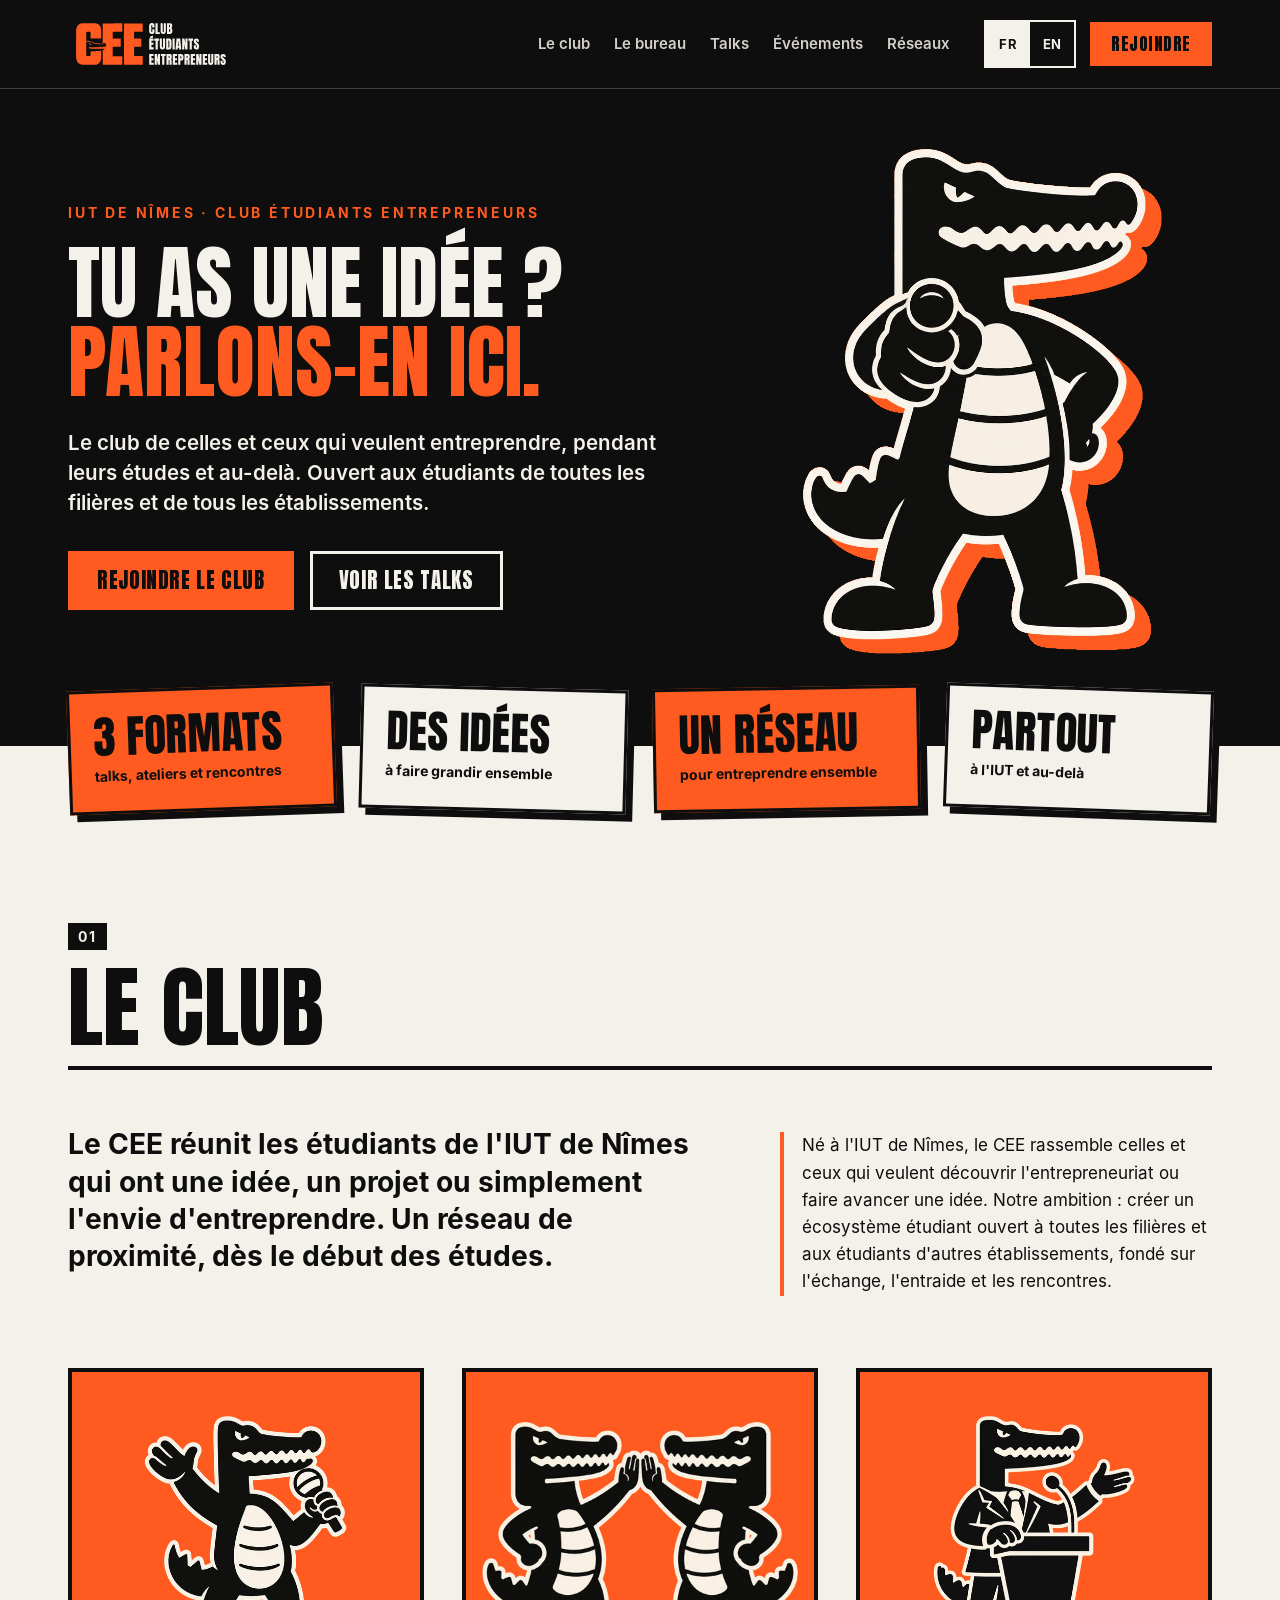
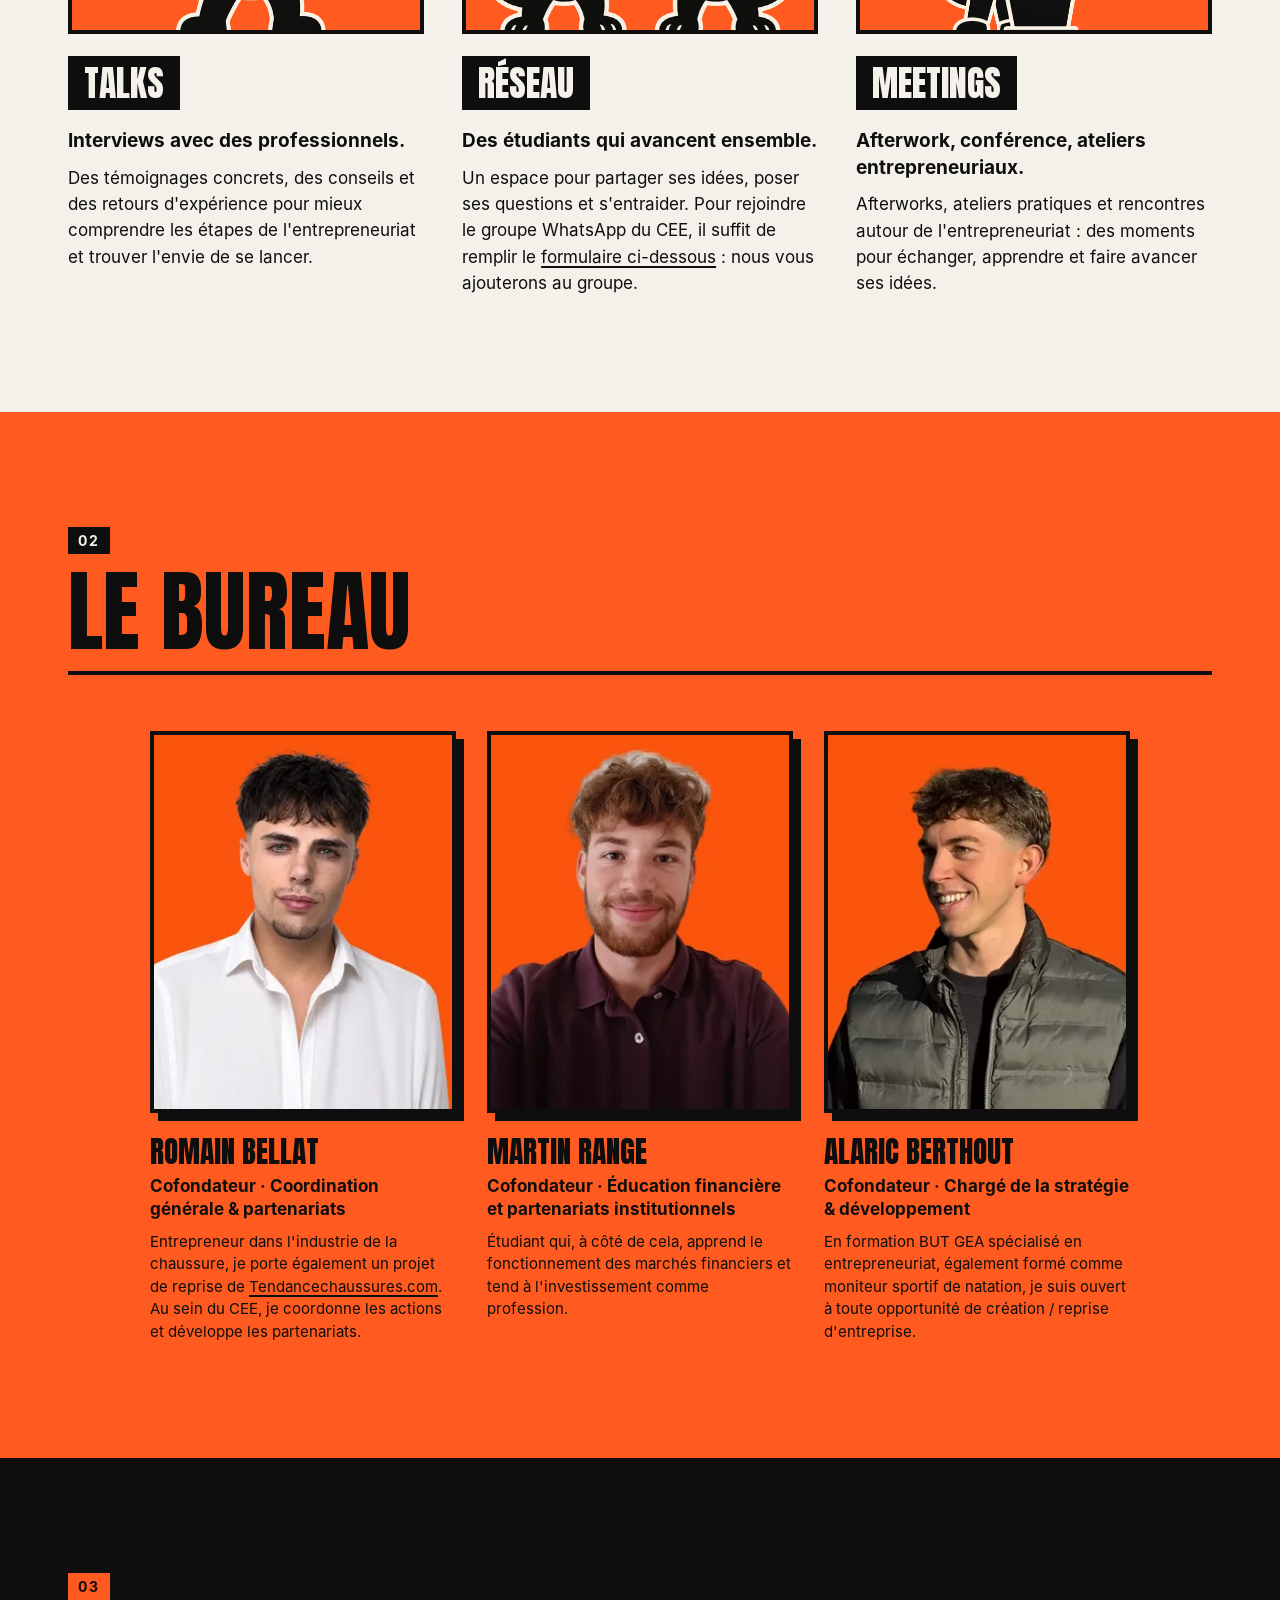
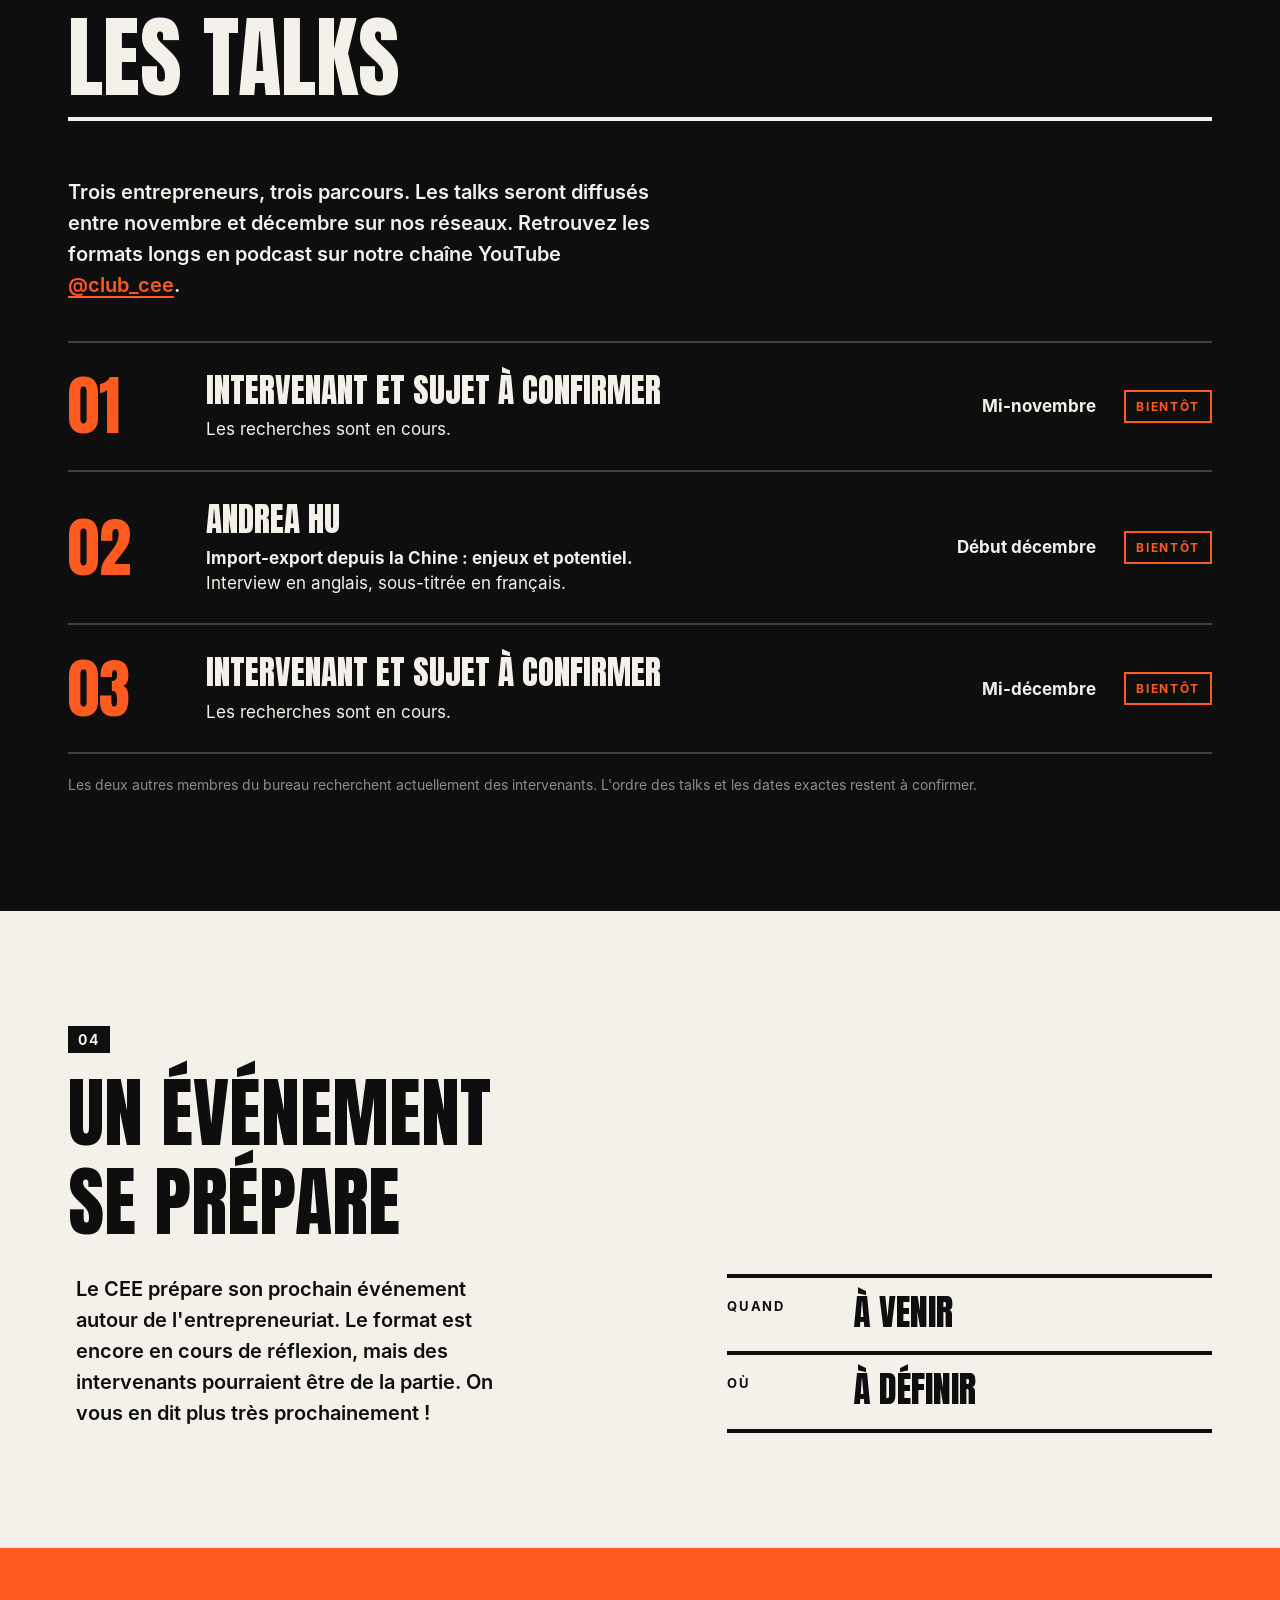
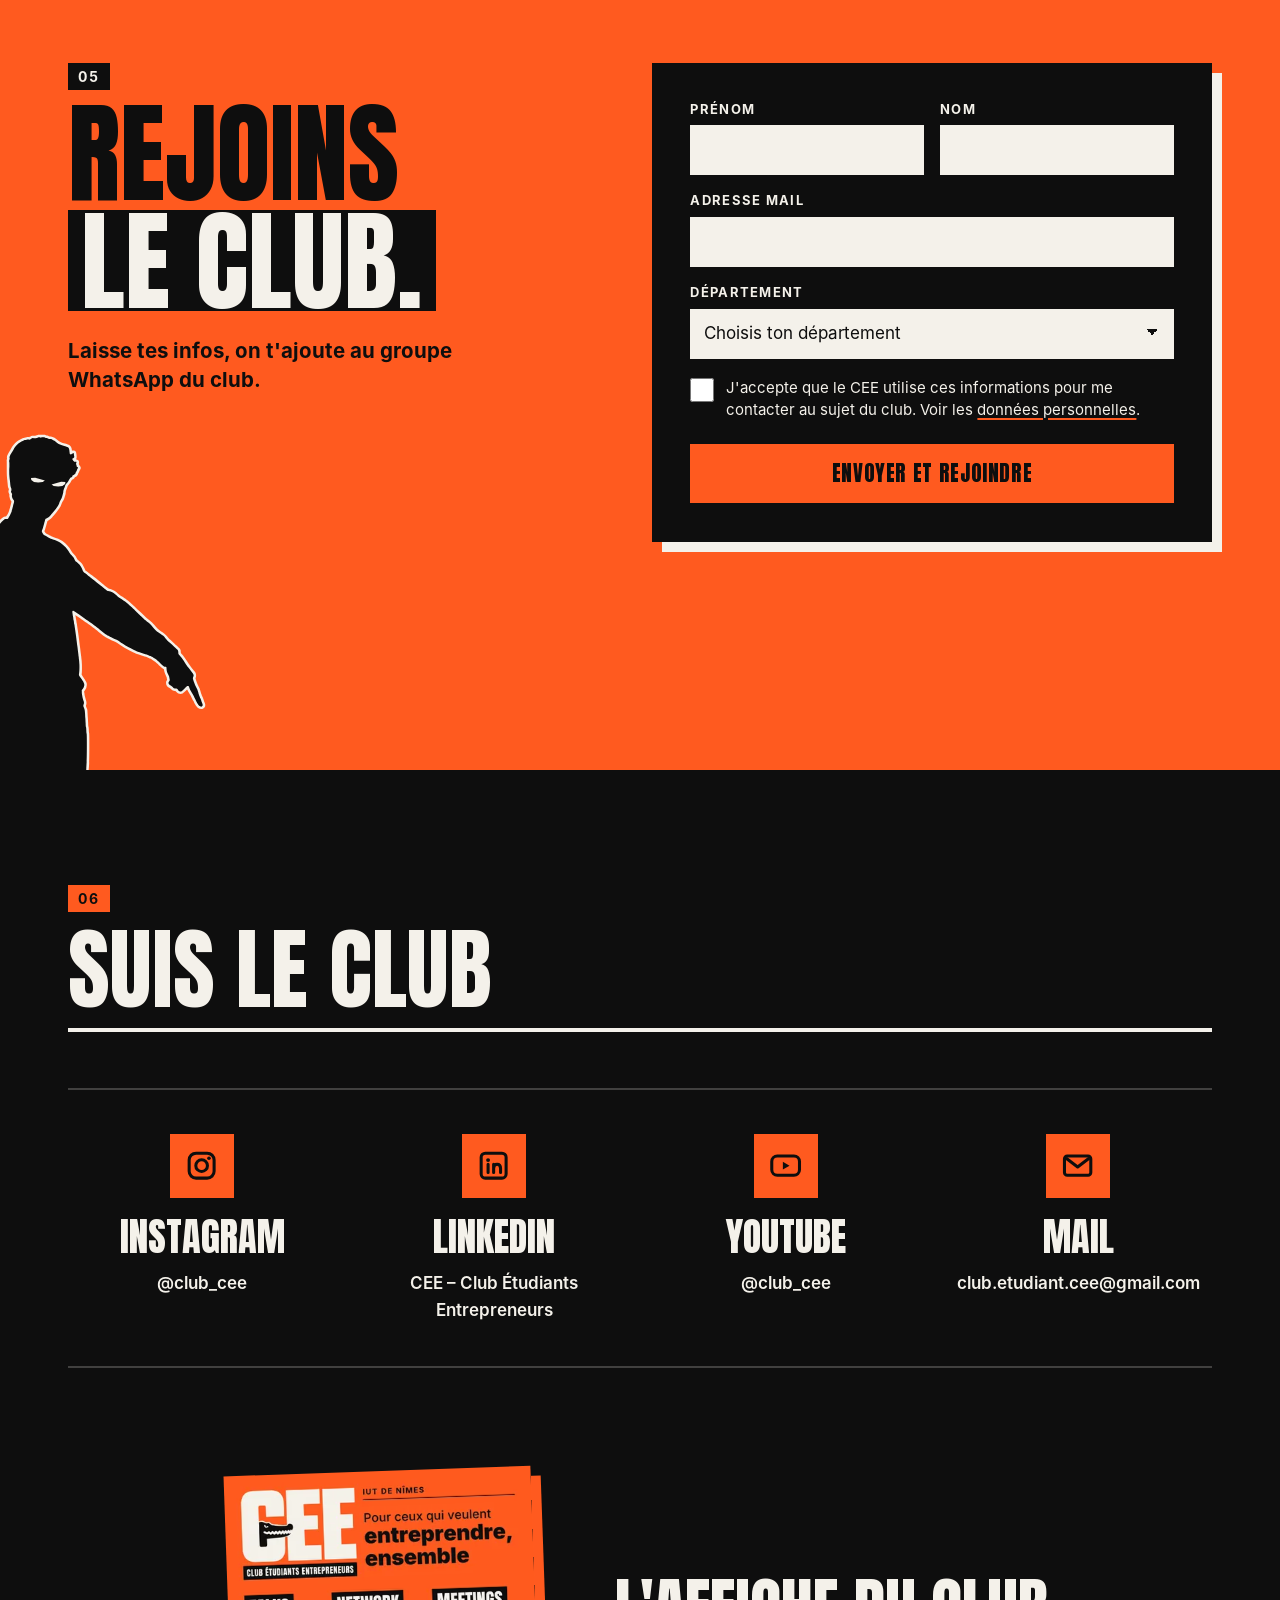
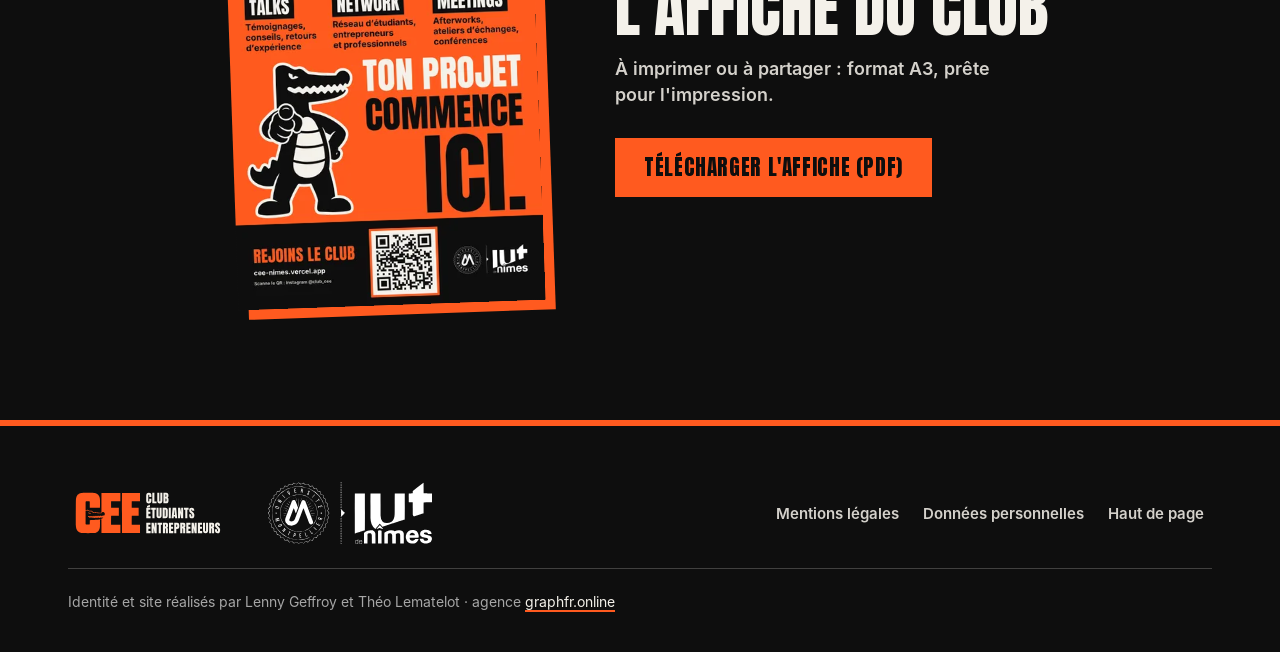
==== commit 6f5d50a3: "Bureau : vrai portrait de Martin Range, détouré sur fond orange Photo envoyée par le club, détourée " ====
--- a/index.html
+++ b/index.html
@@ -175,7 +175,7 @@
         <p data-i18n="b1r">Entrepreneur dans l'industrie de la chaussure, je porte également un projet de reprise de <a href="http://tendancechaussures.com" rel="noopener">Tendancechaussures.com</a>. Au sein du CEE, je coordonne les actions et développe les partenariats.</p>
       </article>
       <article class="member reveal">
-        <div class="member__ph member__ph--photo"><img src="/assets/img/bureau_martin-v3-320.webp" srcset="/assets/img/bureau_martin-v3-320.webp 320w, /assets/img/bureau_martin-v3-600.webp 600w" sizes="(max-width: 600px) 90vw, 300px" width="600" height="750" alt="Martin Range" loading="lazy" decoding="async"></div>
+        <div class="member__ph member__ph--photo"><img src="/assets/img/bureau_martin-v4-320.webp" srcset="/assets/img/bureau_martin-v4-320.webp 320w, /assets/img/bureau_martin-v4-600.webp 600w" sizes="(max-width: 600px) 90vw, 300px" width="600" height="750" alt="Martin Range" loading="lazy" decoding="async"></div>
         <h3>Martin Range</h3>
         <p class="member__role" data-i18n="r2">Cofondateur · Éducation financière et partenariats institutionnels</p>
         <p data-i18n="b2">Étudiant qui, à côté de cela, apprend le fonctionnement des marchés financiers et tend à l'investissement comme profession.</p>
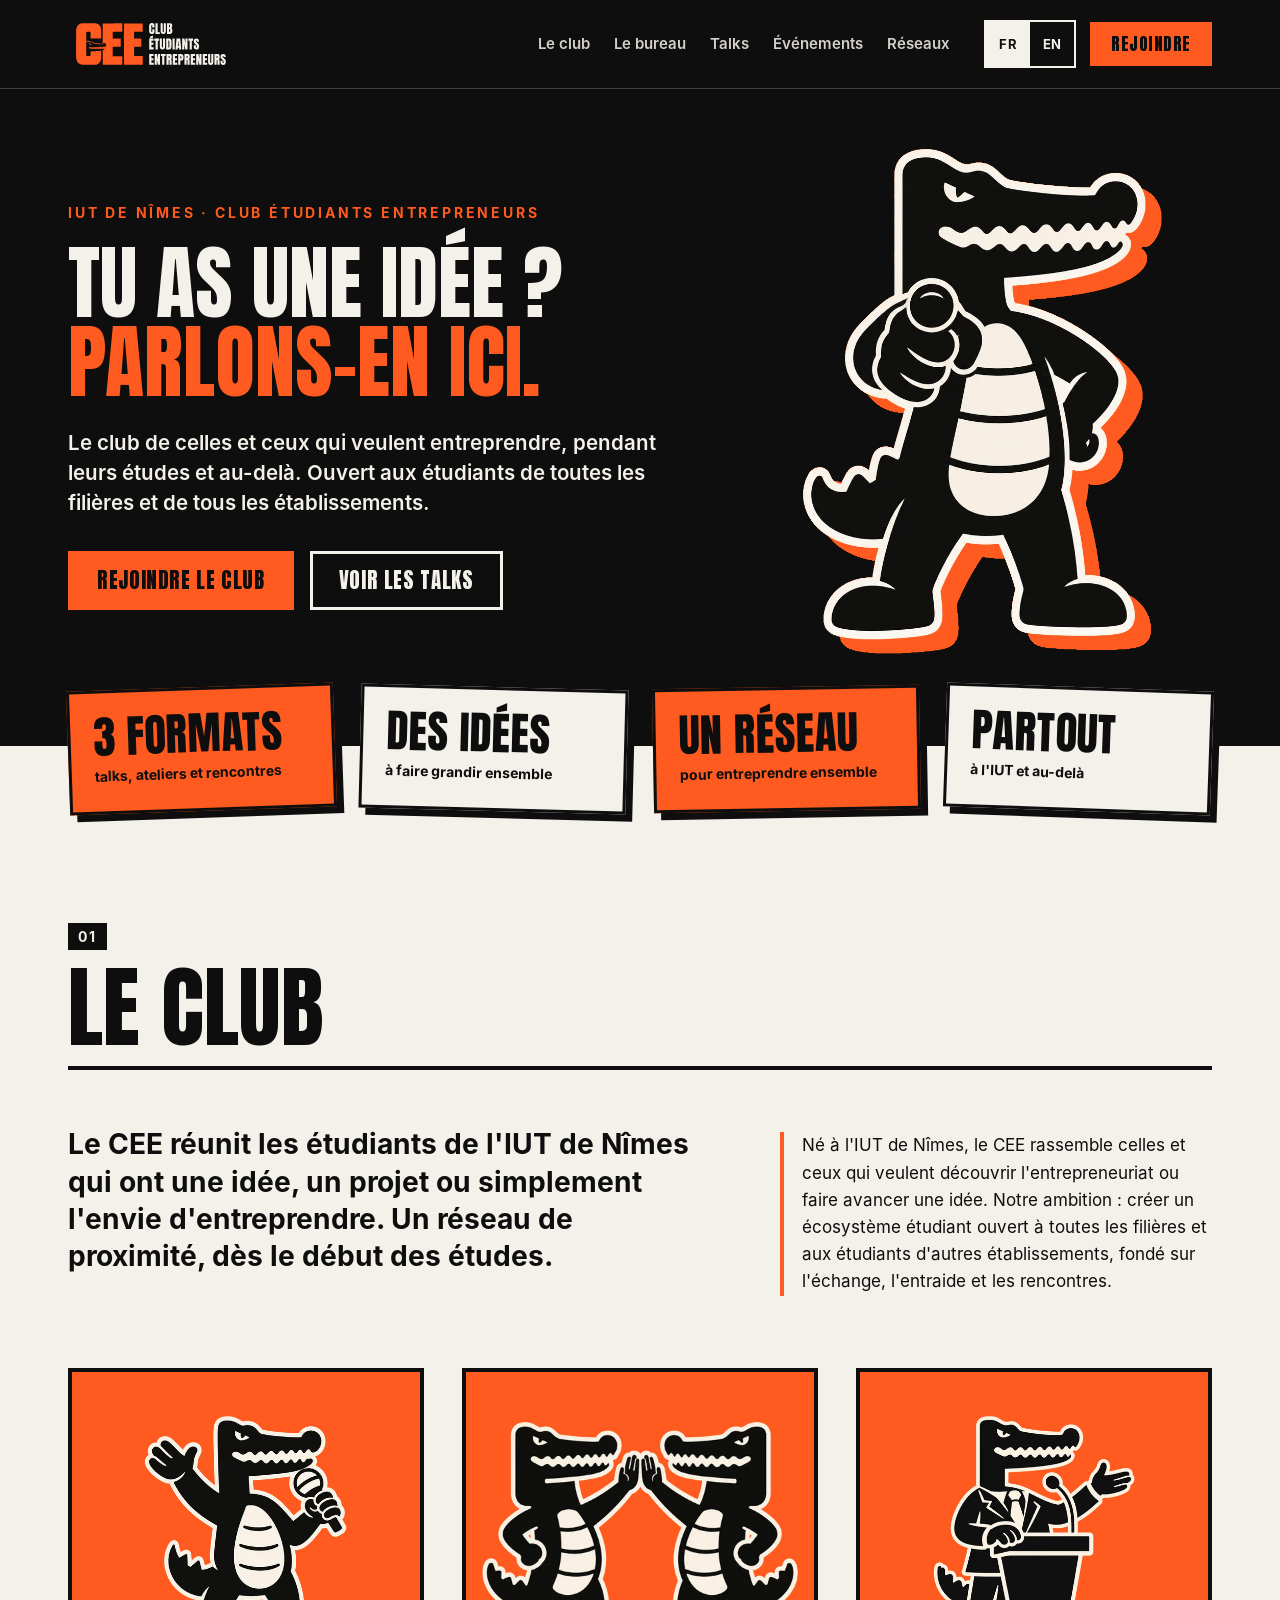
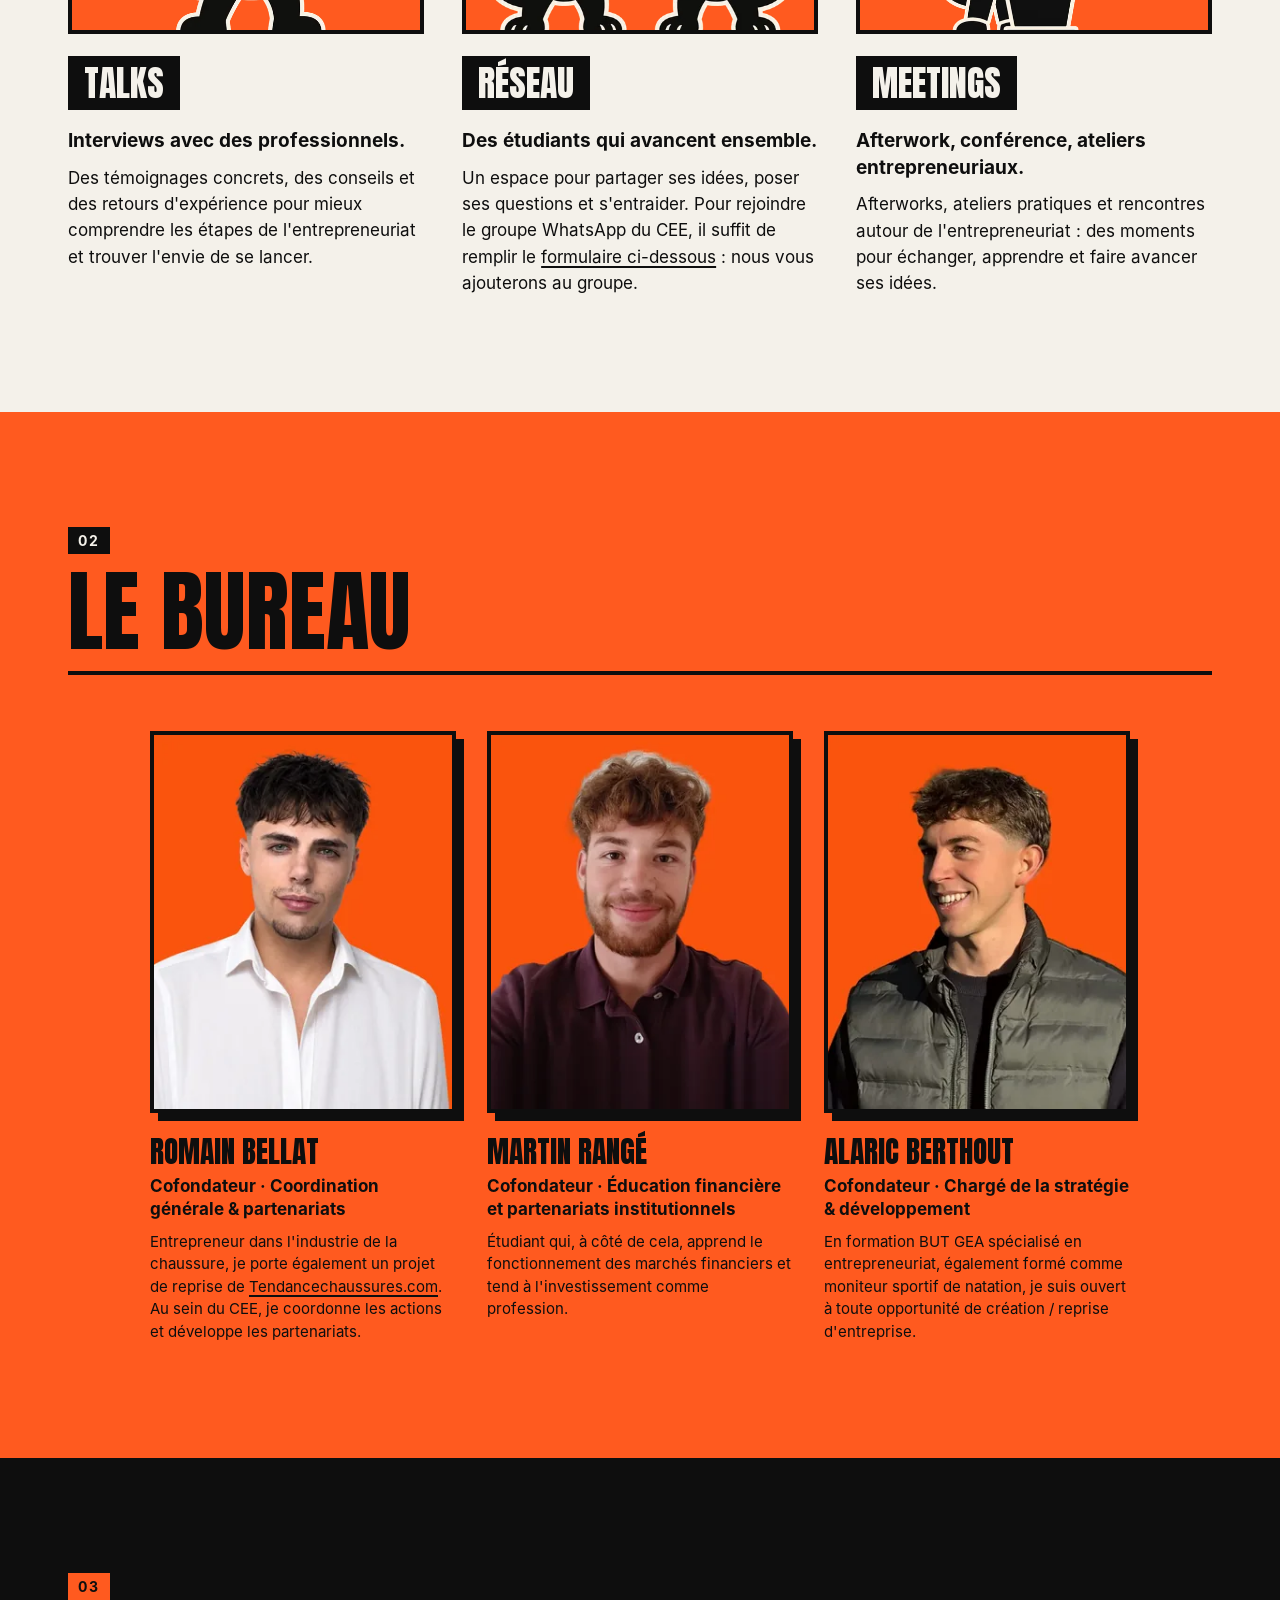
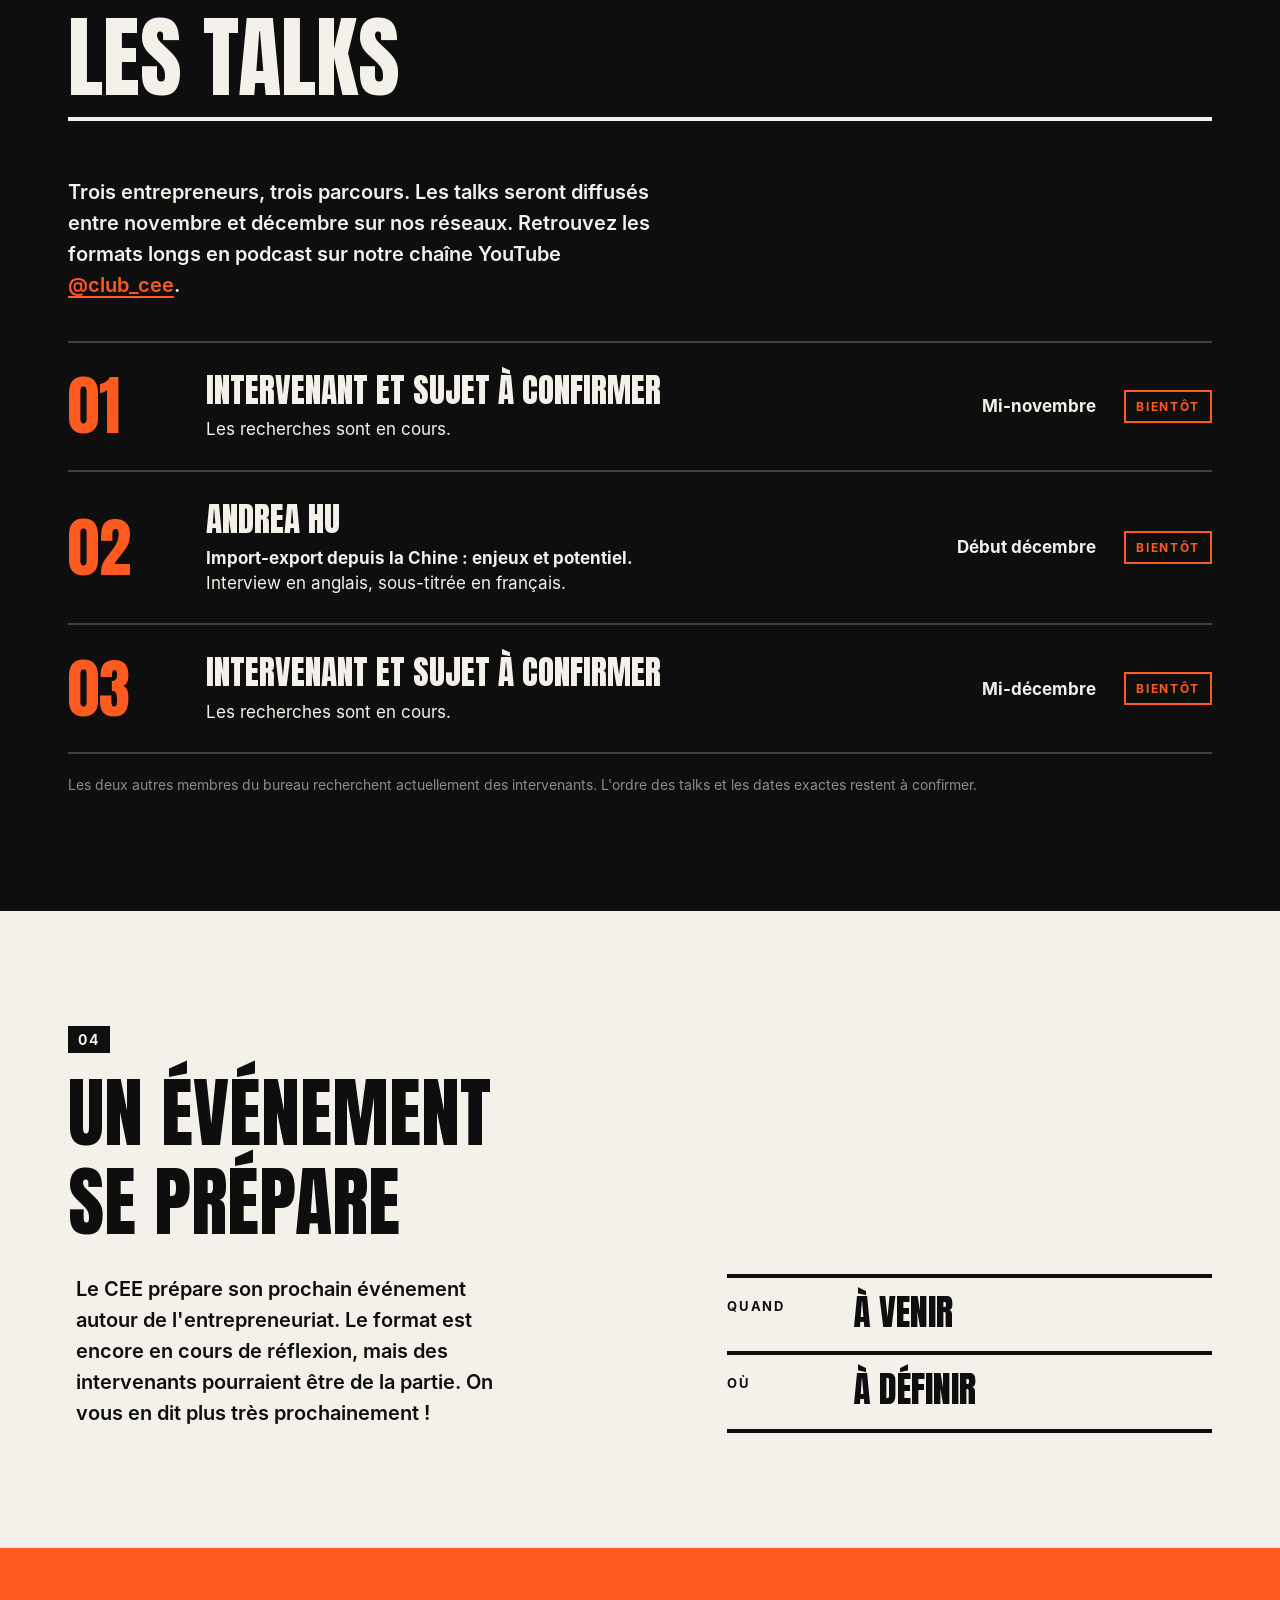
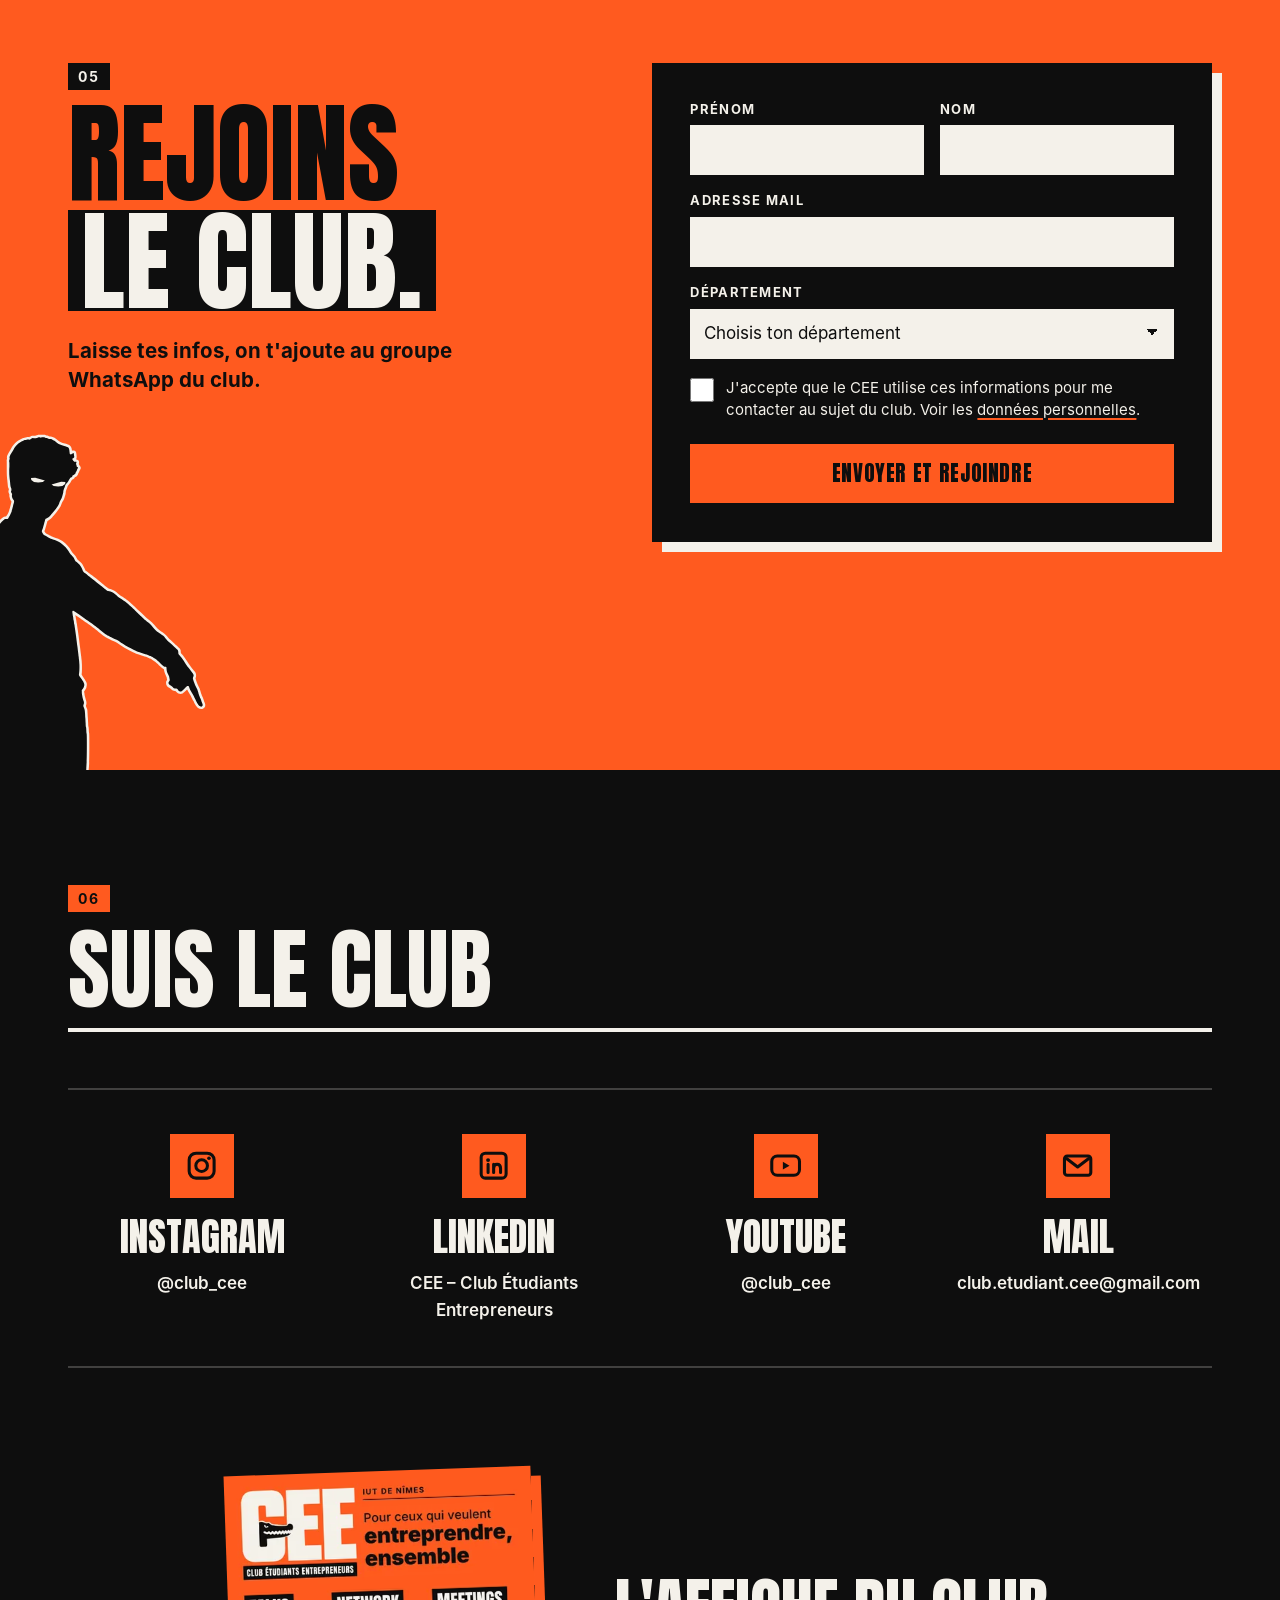
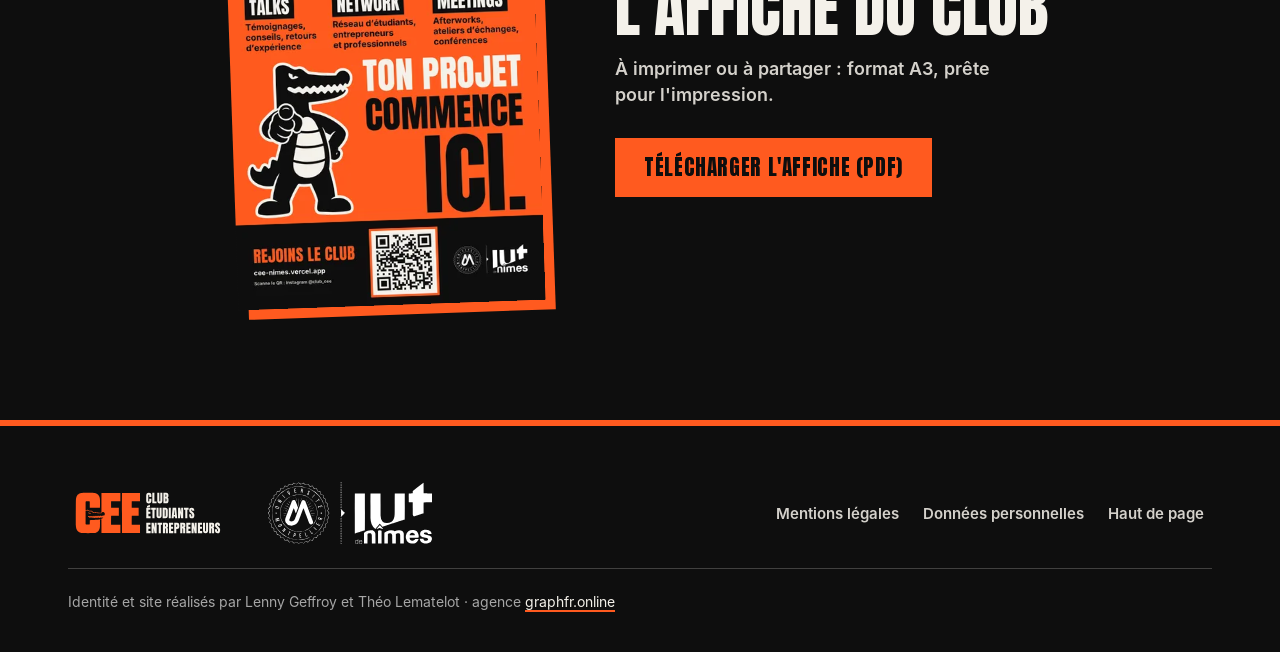
==== commit 1bf58dc5: "Bureau : nom de Martin Rangé avec l'accent Titre de la carte, texte alternatif du portrait et donnée" ====
--- a/index.html
+++ b/index.html
@@ -49,7 +49,7 @@
       "slogan": "Tu as une idée ? Parlons-en ici.",
       "founder": [
         { "@type": "Person", "name": "Romain Bellat" },
-        { "@type": "Person", "name": "Martin Range" },
+        { "@type": "Person", "name": "Martin Rangé" },
         { "@type": "Person", "name": "Alaric Berthout" }
       ],
       "email": "club.etudiant.cee@gmail.com",
@@ -175,8 +175,8 @@
         <p data-i18n="b1r">Entrepreneur dans l'industrie de la chaussure, je porte également un projet de reprise de <a href="http://tendancechaussures.com" rel="noopener">Tendancechaussures.com</a>. Au sein du CEE, je coordonne les actions et développe les partenariats.</p>
       </article>
       <article class="member reveal">
-        <div class="member__ph member__ph--photo"><img src="/assets/img/bureau_martin-v4-320.webp" srcset="/assets/img/bureau_martin-v4-320.webp 320w, /assets/img/bureau_martin-v4-600.webp 600w" sizes="(max-width: 600px) 90vw, 300px" width="600" height="750" alt="Martin Range" loading="lazy" decoding="async"></div>
-        <h3>Martin Range</h3>
+        <div class="member__ph member__ph--photo"><img src="/assets/img/bureau_martin-v4-320.webp" srcset="/assets/img/bureau_martin-v4-320.webp 320w, /assets/img/bureau_martin-v4-600.webp 600w" sizes="(max-width: 600px) 90vw, 300px" width="600" height="750" alt="Martin Rangé" loading="lazy" decoding="async"></div>
+        <h3>Martin Rangé</h3>
         <p class="member__role" data-i18n="r2">Cofondateur · Éducation financière et partenariats institutionnels</p>
         <p data-i18n="b2">Étudiant qui, à côté de cela, apprend le fonctionnement des marchés financiers et tend à l'investissement comme profession.</p>
       </article>
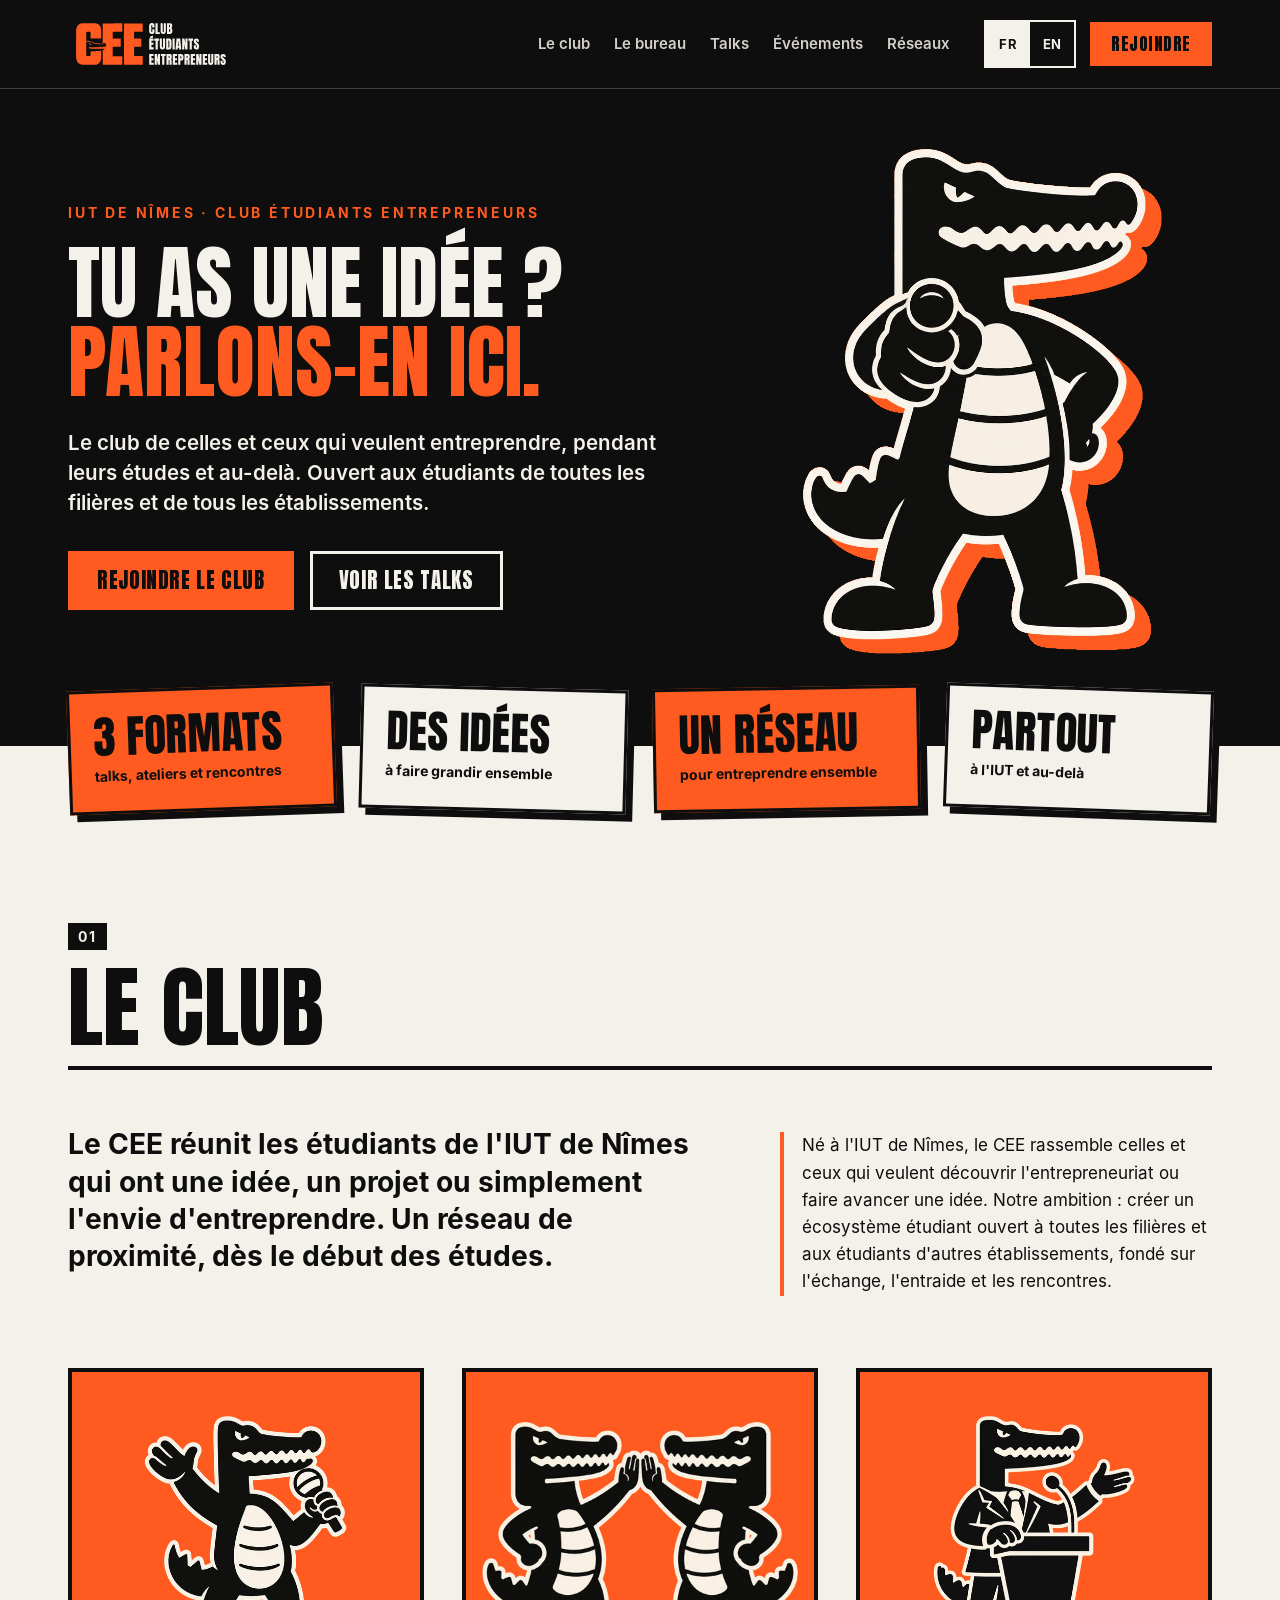
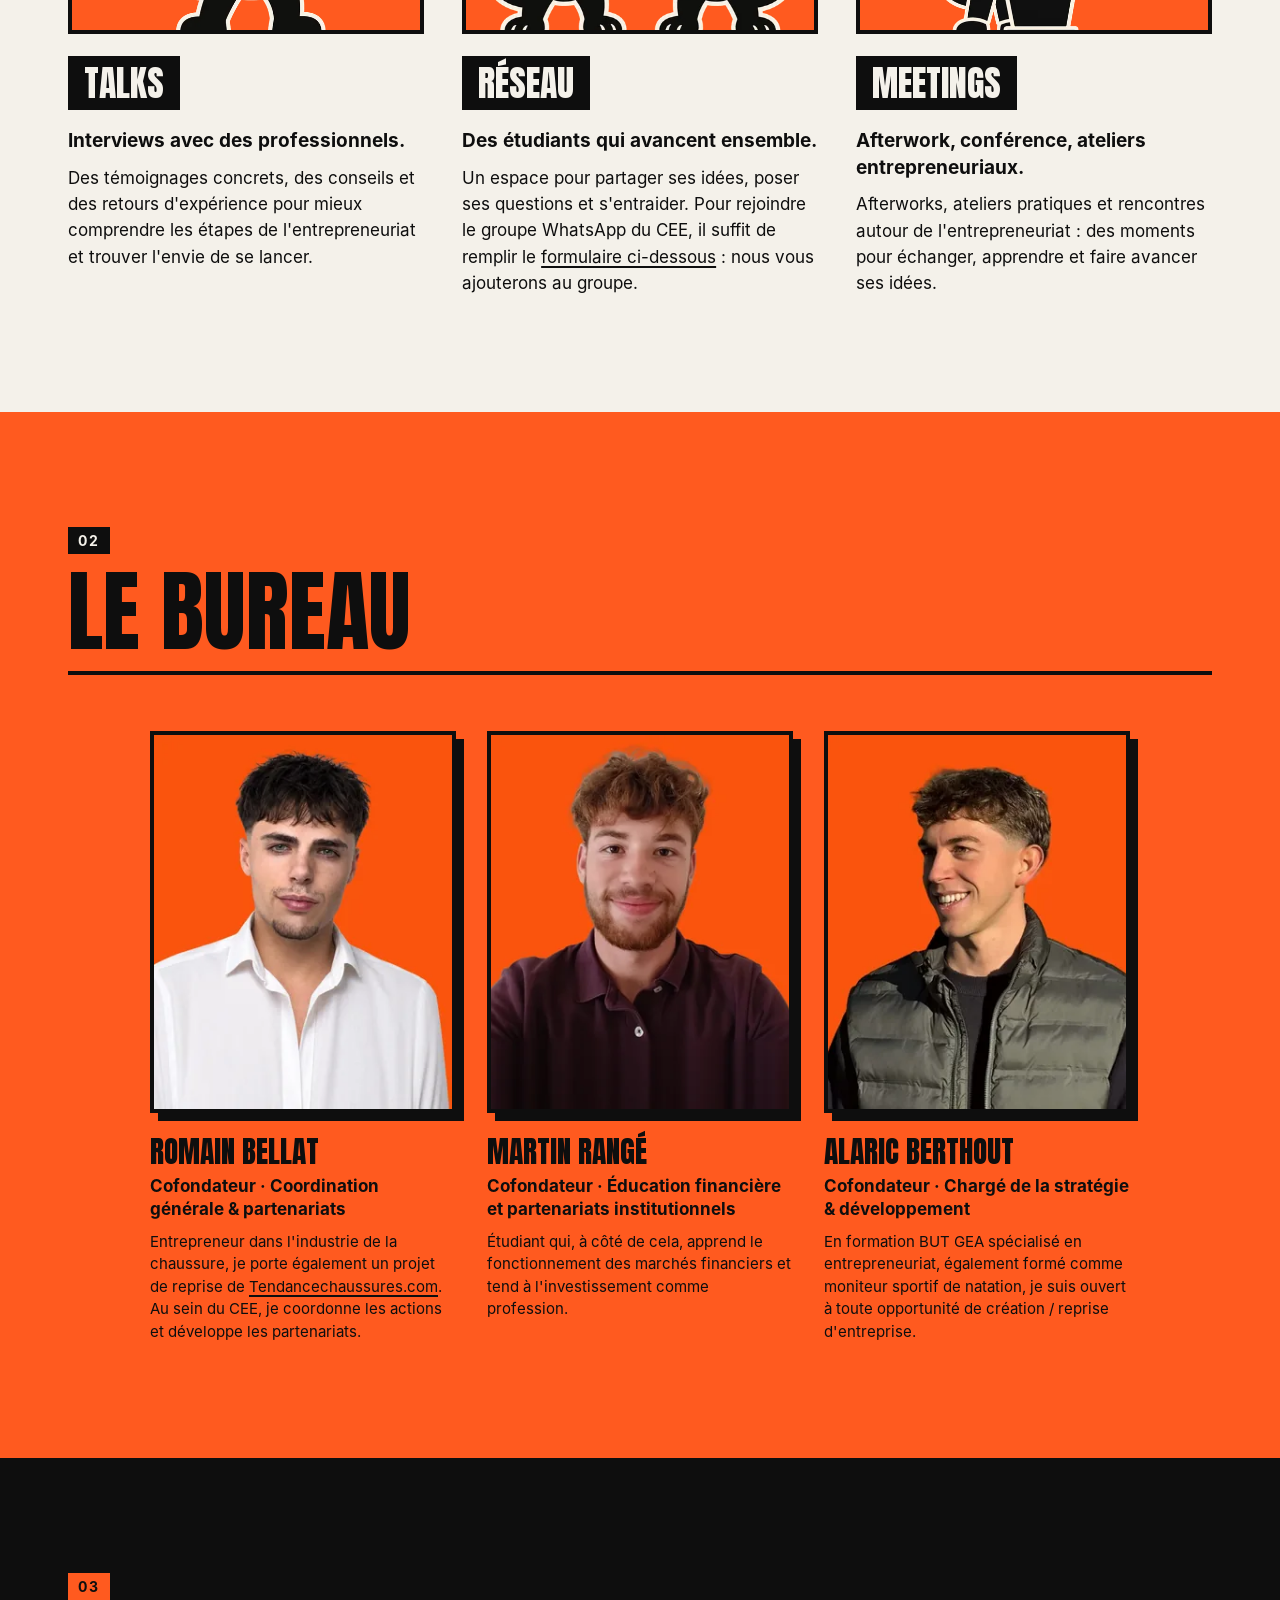
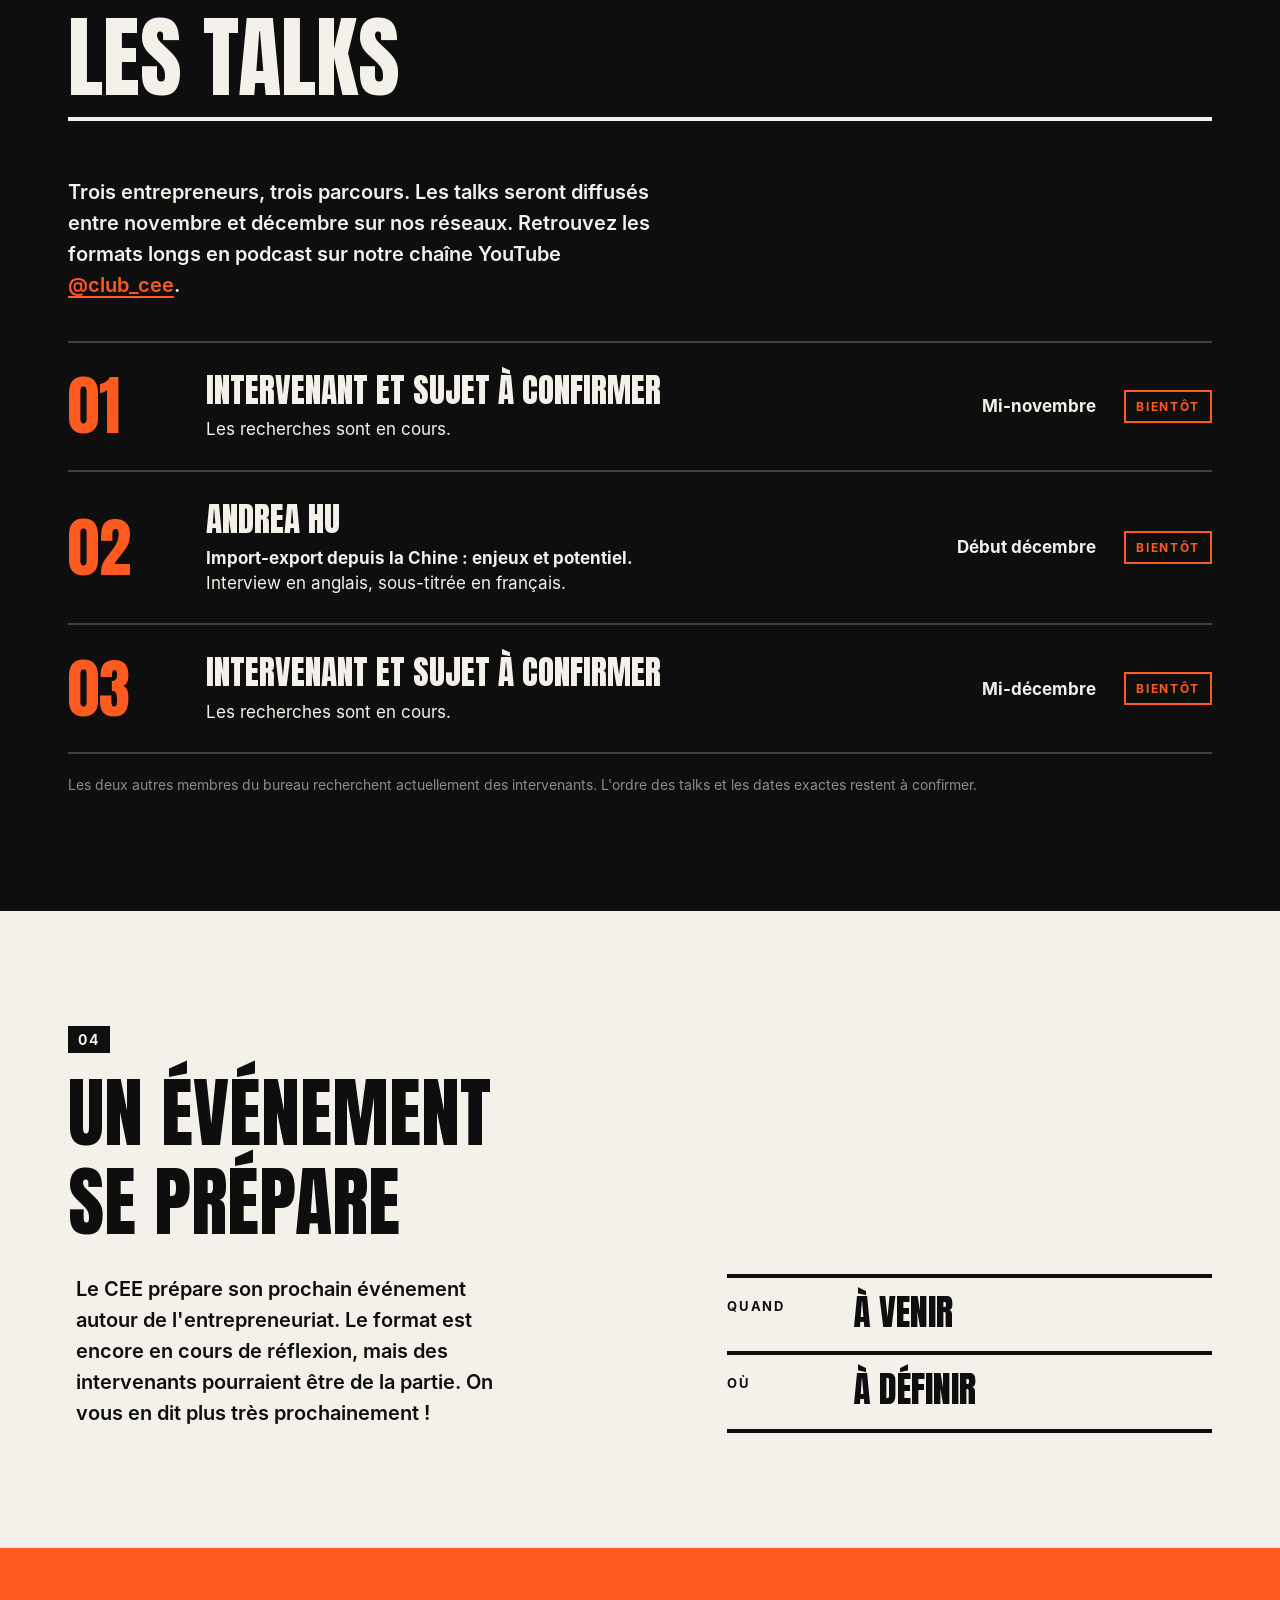
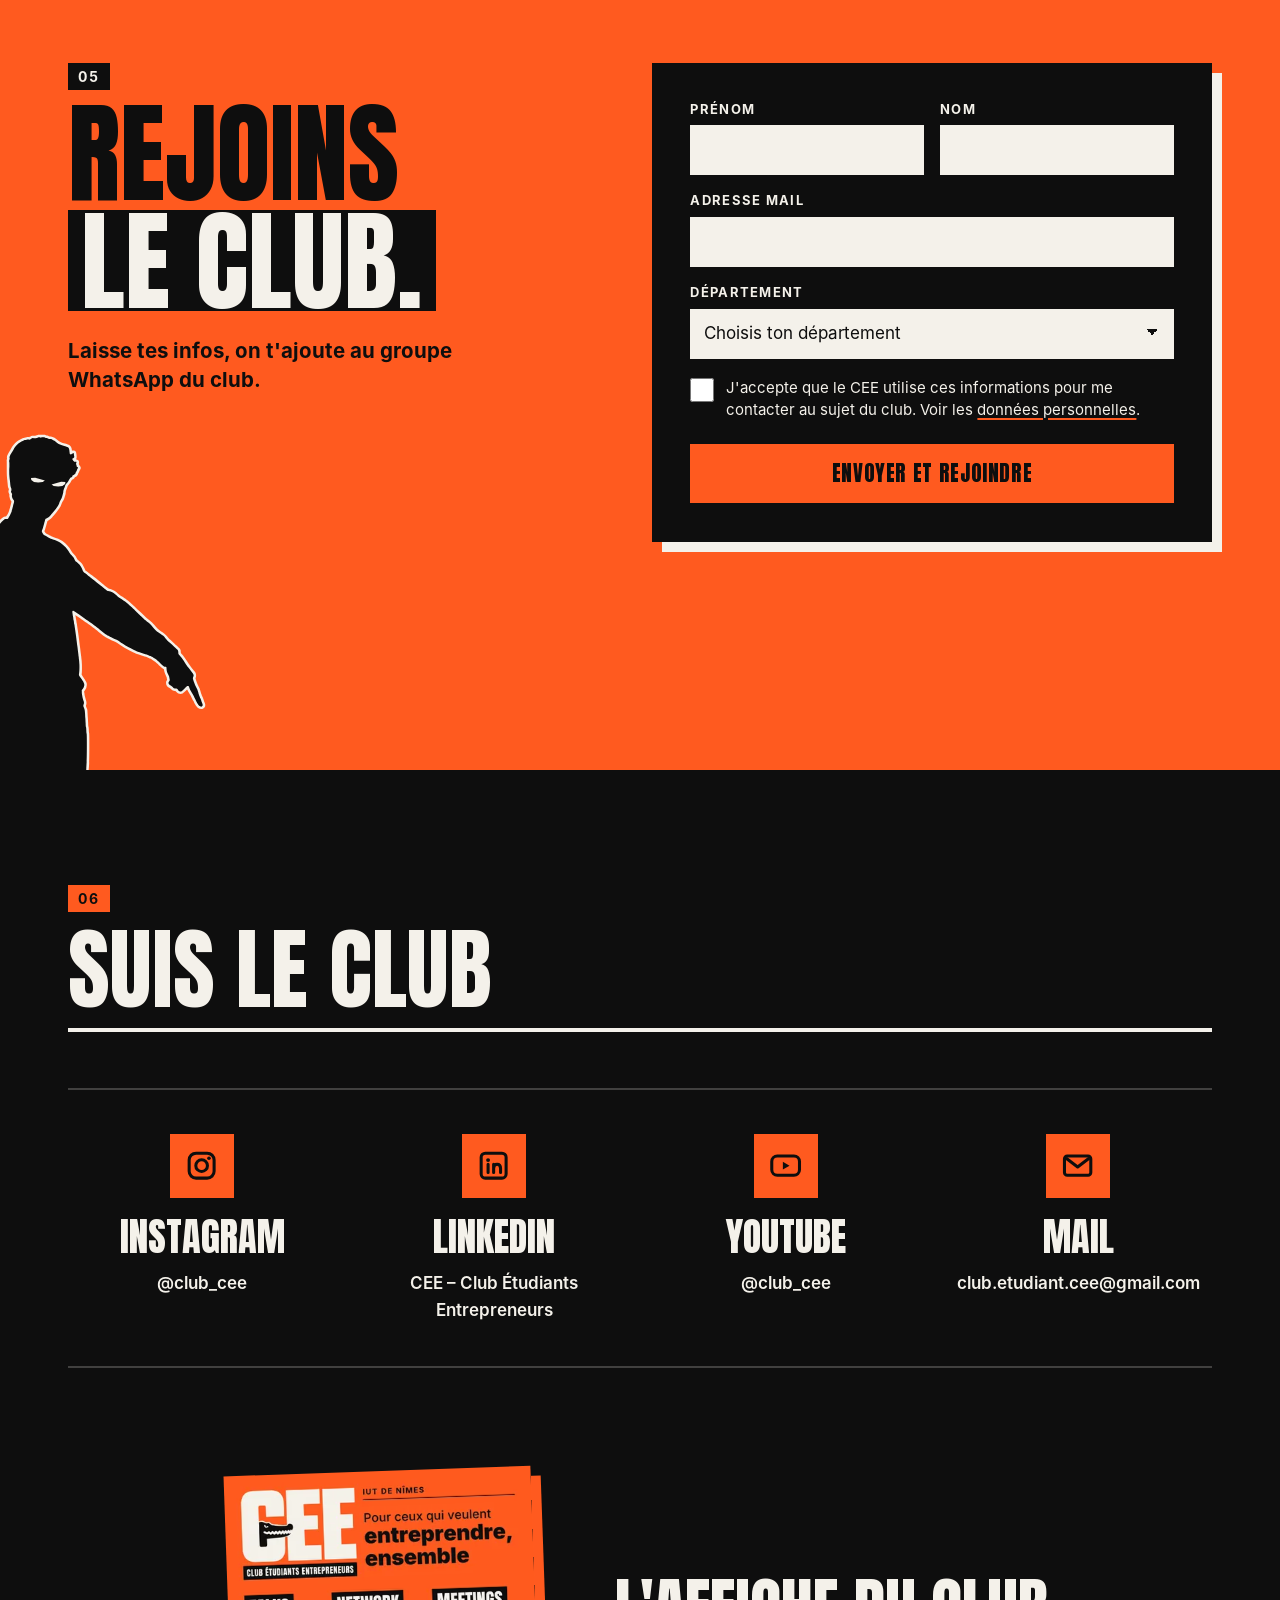
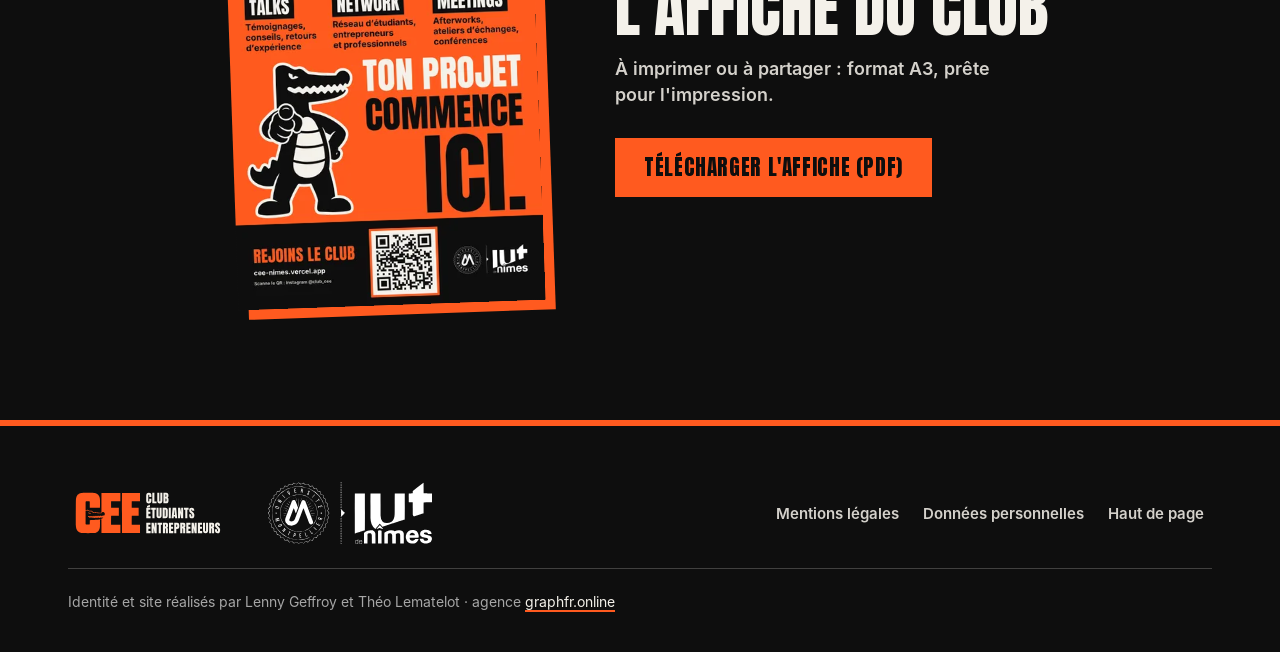
==== commit e06368e7: "Bureau : portrait de Martin Rangé avec un meilleur détourage Détourage fourni par Lenny (mèches fine" ====
--- a/index.html
+++ b/index.html
@@ -175,7 +175,7 @@
         <p data-i18n="b1r">Entrepreneur dans l'industrie de la chaussure, je porte également un projet de reprise de <a href="http://tendancechaussures.com" rel="noopener">Tendancechaussures.com</a>. Au sein du CEE, je coordonne les actions et développe les partenariats.</p>
       </article>
       <article class="member reveal">
-        <div class="member__ph member__ph--photo"><img src="/assets/img/bureau_martin-v4-320.webp" srcset="/assets/img/bureau_martin-v4-320.webp 320w, /assets/img/bureau_martin-v4-600.webp 600w" sizes="(max-width: 600px) 90vw, 300px" width="600" height="750" alt="Martin Rangé" loading="lazy" decoding="async"></div>
+        <div class="member__ph member__ph--photo"><img src="/assets/img/bureau_martin-v5-320.webp" srcset="/assets/img/bureau_martin-v5-320.webp 320w, /assets/img/bureau_martin-v5-600.webp 600w" sizes="(max-width: 600px) 90vw, 300px" width="600" height="750" alt="Martin Rangé" loading="lazy" decoding="async"></div>
         <h3>Martin Rangé</h3>
         <p class="member__role" data-i18n="r2">Cofondateur · Éducation financière et partenariats institutionnels</p>
         <p data-i18n="b2">Étudiant qui, à côté de cela, apprend le fonctionnement des marchés financiers et tend à l'investissement comme profession.</p>
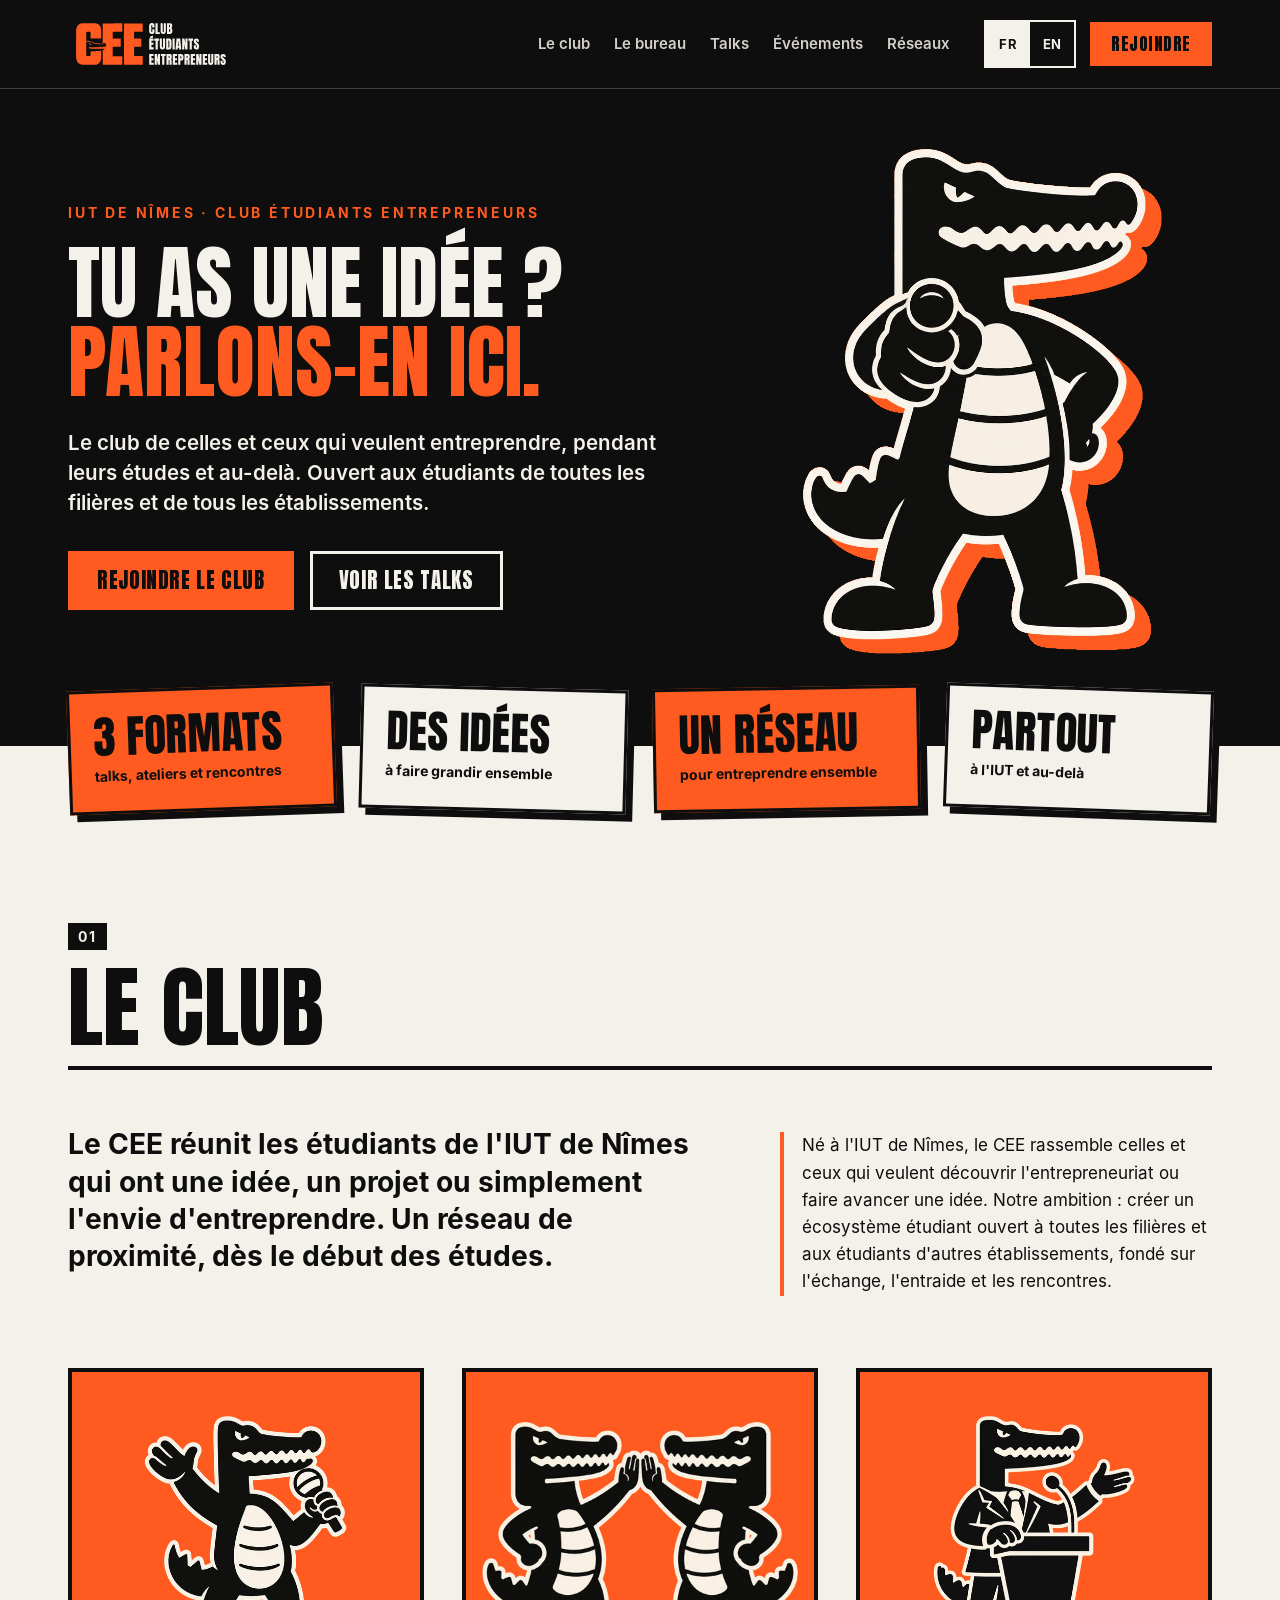
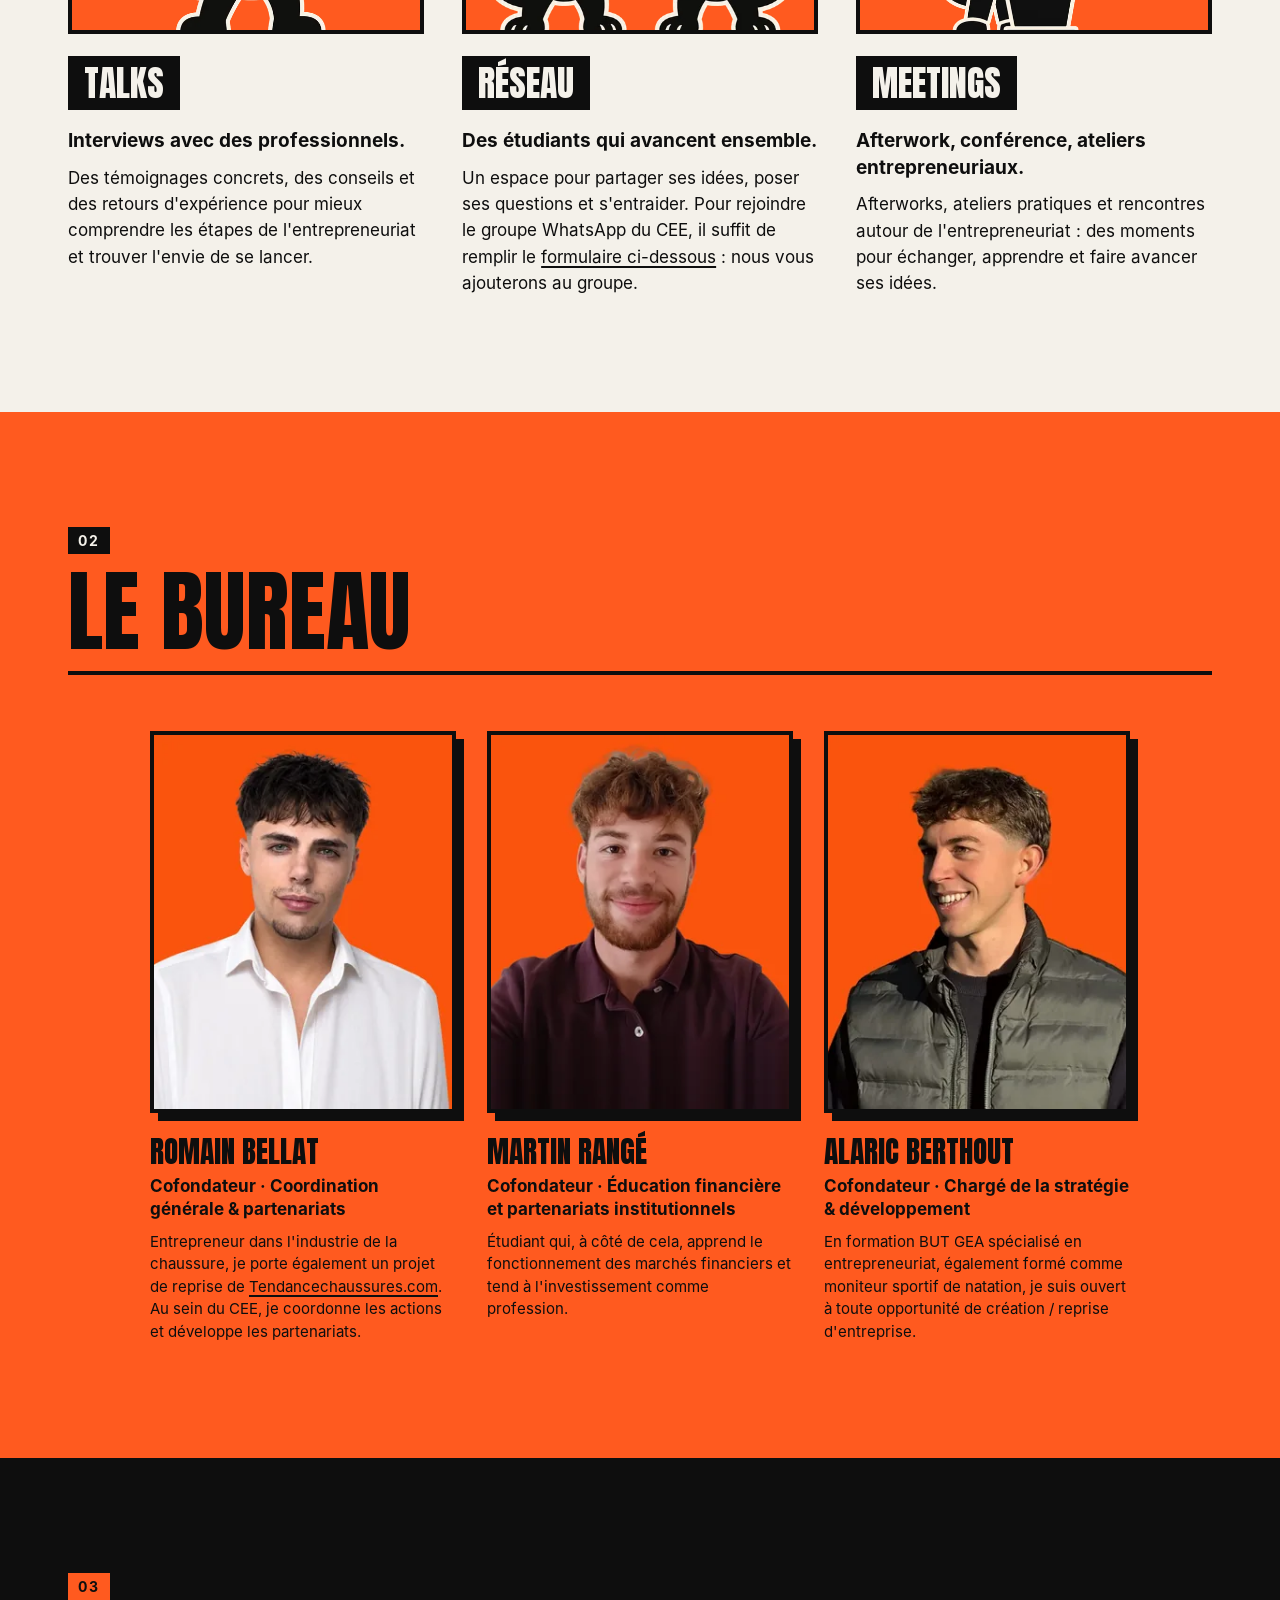
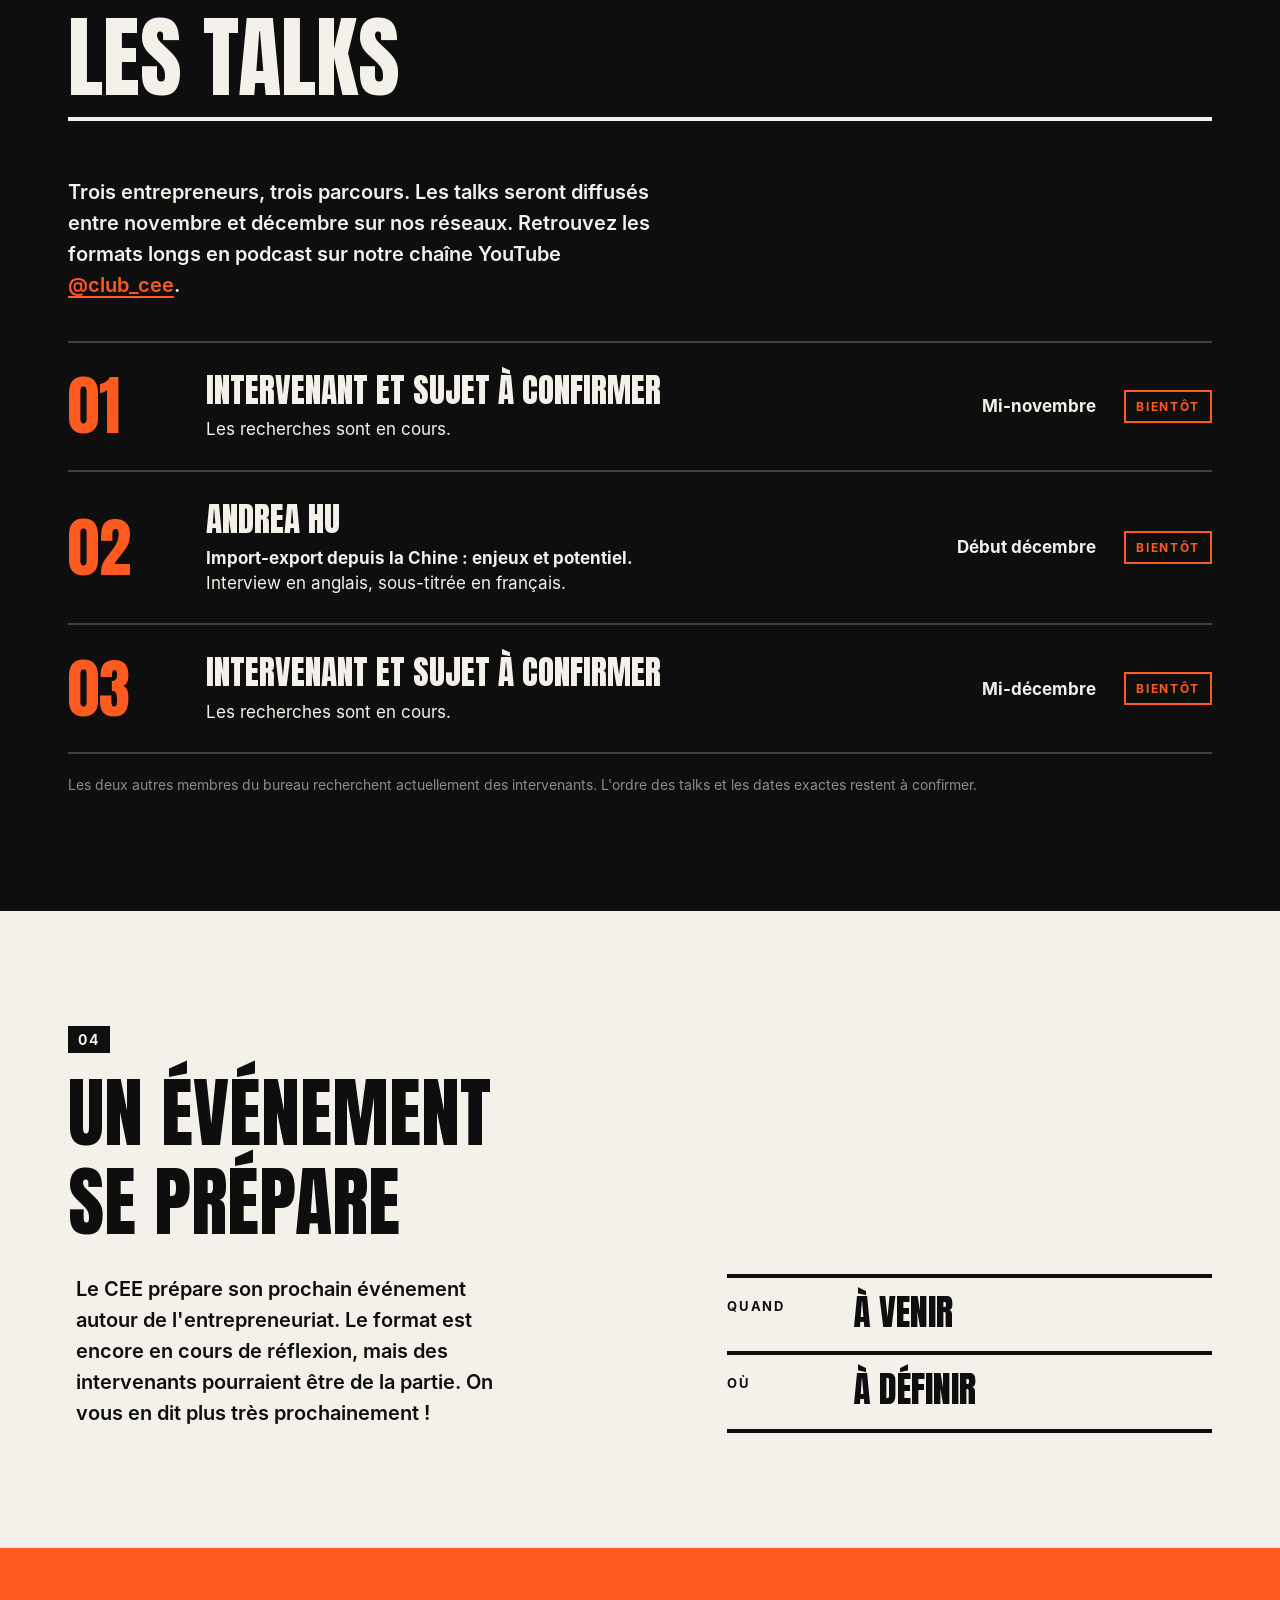
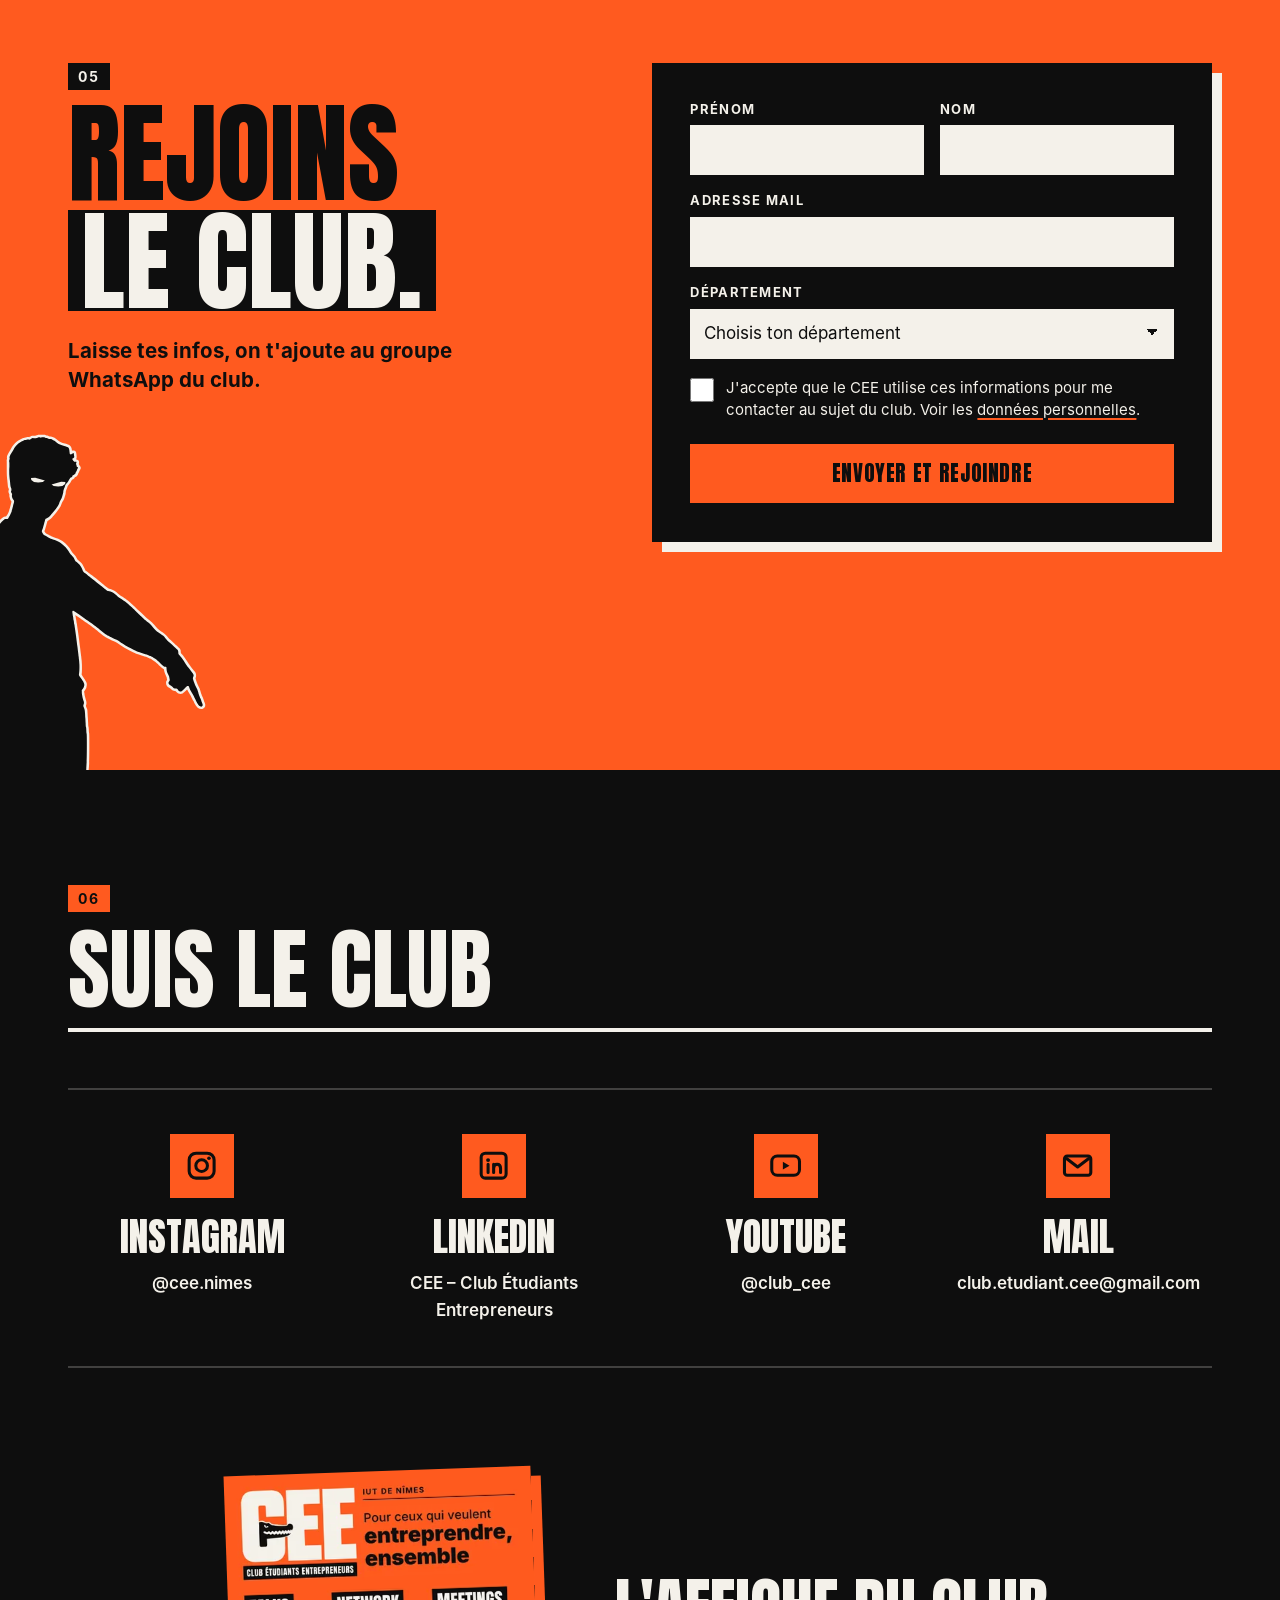
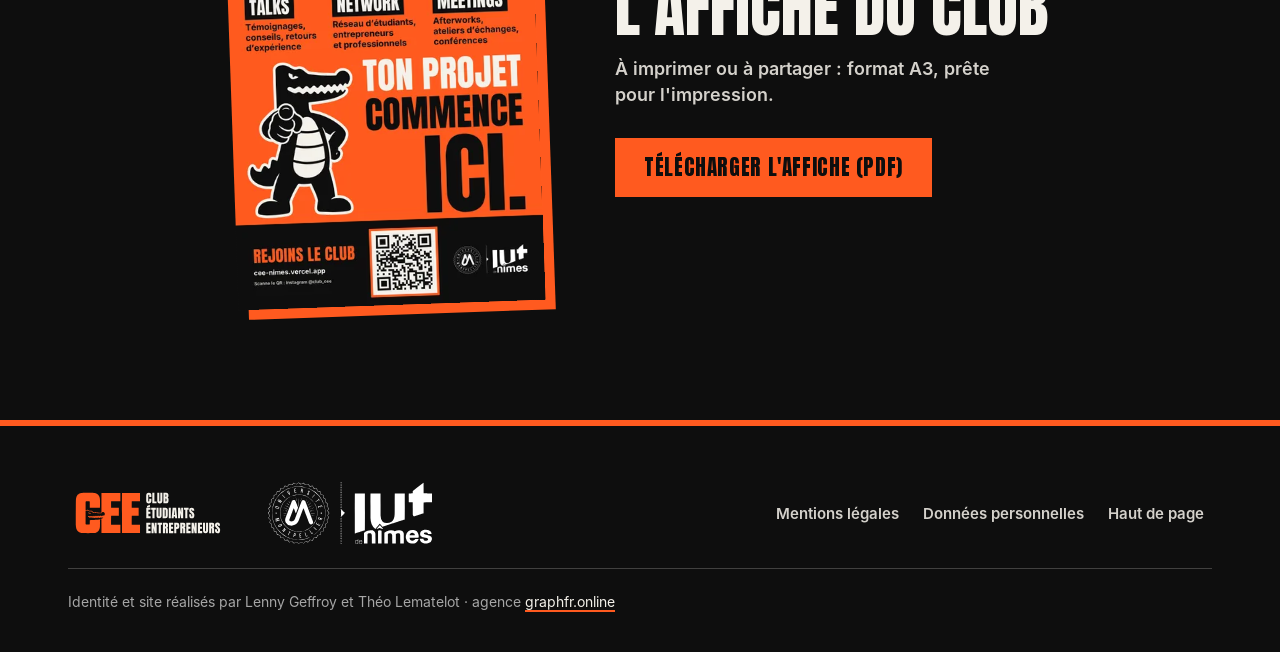
==== commit 50f5a87a: "Réseaux : compte Instagram renommé @cee.nimes Texte affiché, lien (config.js) et données structurées" ====
--- a/index.html
+++ b/index.html
@@ -55,7 +55,7 @@
       "email": "club.etudiant.cee@gmail.com",
       "address": { "@type": "PostalAddress", "streetAddress": "8 rue Jules Raimu", "postalCode": "30900", "addressLocality": "Nîmes", "addressCountry": "FR" },
       "sameAs": [
-        "https://www.instagram.com/club_cee/",
+        "https://www.instagram.com/cee.nimes/",
         "https://www.linkedin.com/company/cee-iut-nimes",
         "https://www.youtube.com/channel/UCaoZ_5-w759ln8LZwTxRgsw"
       ],
@@ -319,7 +319,7 @@
       <h2 class="sec-title" id="social-title" data-i18n="social.title">Suis le club</h2>
     </div>
     <ul class="soc reveal">
-      <li><a href="#reseaux" data-cfg="instagram"><span class="soc__ico"><svg class="soc__svg" viewBox="0 0 24 24" aria-hidden="true" focusable="false"><rect x="3" y="3" width="18" height="18" rx="5" fill="none" stroke="currentColor" stroke-width="2.2"/><circle cx="12" cy="12" r="4.2" fill="none" stroke="currentColor" stroke-width="2.2"/><circle cx="17.3" cy="6.7" r="1.3" fill="currentColor"/></svg></span><span class="soc__n">Instagram</span><span class="soc__h">@club_cee</span></a></li>
+      <li><a href="#reseaux" data-cfg="instagram"><span class="soc__ico"><svg class="soc__svg" viewBox="0 0 24 24" aria-hidden="true" focusable="false"><rect x="3" y="3" width="18" height="18" rx="5" fill="none" stroke="currentColor" stroke-width="2.2"/><circle cx="12" cy="12" r="4.2" fill="none" stroke="currentColor" stroke-width="2.2"/><circle cx="17.3" cy="6.7" r="1.3" fill="currentColor"/></svg></span><span class="soc__n">Instagram</span><span class="soc__h">@cee.nimes</span></a></li>
       <li><a href="#reseaux" data-cfg="linkedin"><span class="soc__ico"><svg class="soc__svg" viewBox="0 0 24 24" aria-hidden="true" focusable="false"><rect x="3" y="3" width="18" height="18" rx="3" fill="none" stroke="currentColor" stroke-width="2.2"/><circle cx="8" cy="8" r="1.4" fill="currentColor"/><path d="M8 11v6M12 17v-6M12 14c0-1.9 1.1-3 2.5-3S17 12 17 14v3" fill="none" stroke="currentColor" stroke-width="2.2" stroke-linecap="round"/></svg></span><span class="soc__n">LinkedIn</span><span class="soc__h">CEE – Club Étudiants Entrepreneurs</span></a></li>
       <li><a href="#reseaux" data-cfg="youtube"><span class="soc__ico"><svg class="soc__svg" viewBox="0 0 24 24" aria-hidden="true" focusable="false"><rect x="2" y="5" width="20" height="14" rx="4" fill="none" stroke="currentColor" stroke-width="2.2"/><path d="M10 9.2v5.6l4.8-2.8z" fill="currentColor"/></svg></span><span class="soc__n">YouTube</span><span class="soc__h">@club_cee</span></a></li>
       <li><a href="#reseaux" data-cfg="mail"><span class="soc__ico"><svg class="soc__svg" viewBox="0 0 24 24" aria-hidden="true" focusable="false"><rect x="2.5" y="5" width="19" height="14" rx="2" fill="none" stroke="currentColor" stroke-width="2.2"/><path d="M3.5 6.5 12 13l8.5-6.5" fill="none" stroke="currentColor" stroke-width="2.2" stroke-linejoin="round"/></svg></span><span class="soc__n" data-i18n="h.mailn">Mail</span><span class="soc__h">club.etudiant.cee<wbr>@gmail.com</span></a></li>
@@ -352,7 +352,7 @@
 
 <a href="#rejoindre" class="mbar btn btn--orange" id="mbar" data-i18n="cta.joinclub" tabindex="-1" aria-hidden="true">Rejoindre le club</a>
 
-<script src="/assets/config.js?v=75844f3df5" defer></script>
+<script src="/assets/config.js?v=122a484f8e" defer></script>
 <script src="/assets/app.min.js?v=74f97ae1c0" defer></script>
 </body>
 </html>
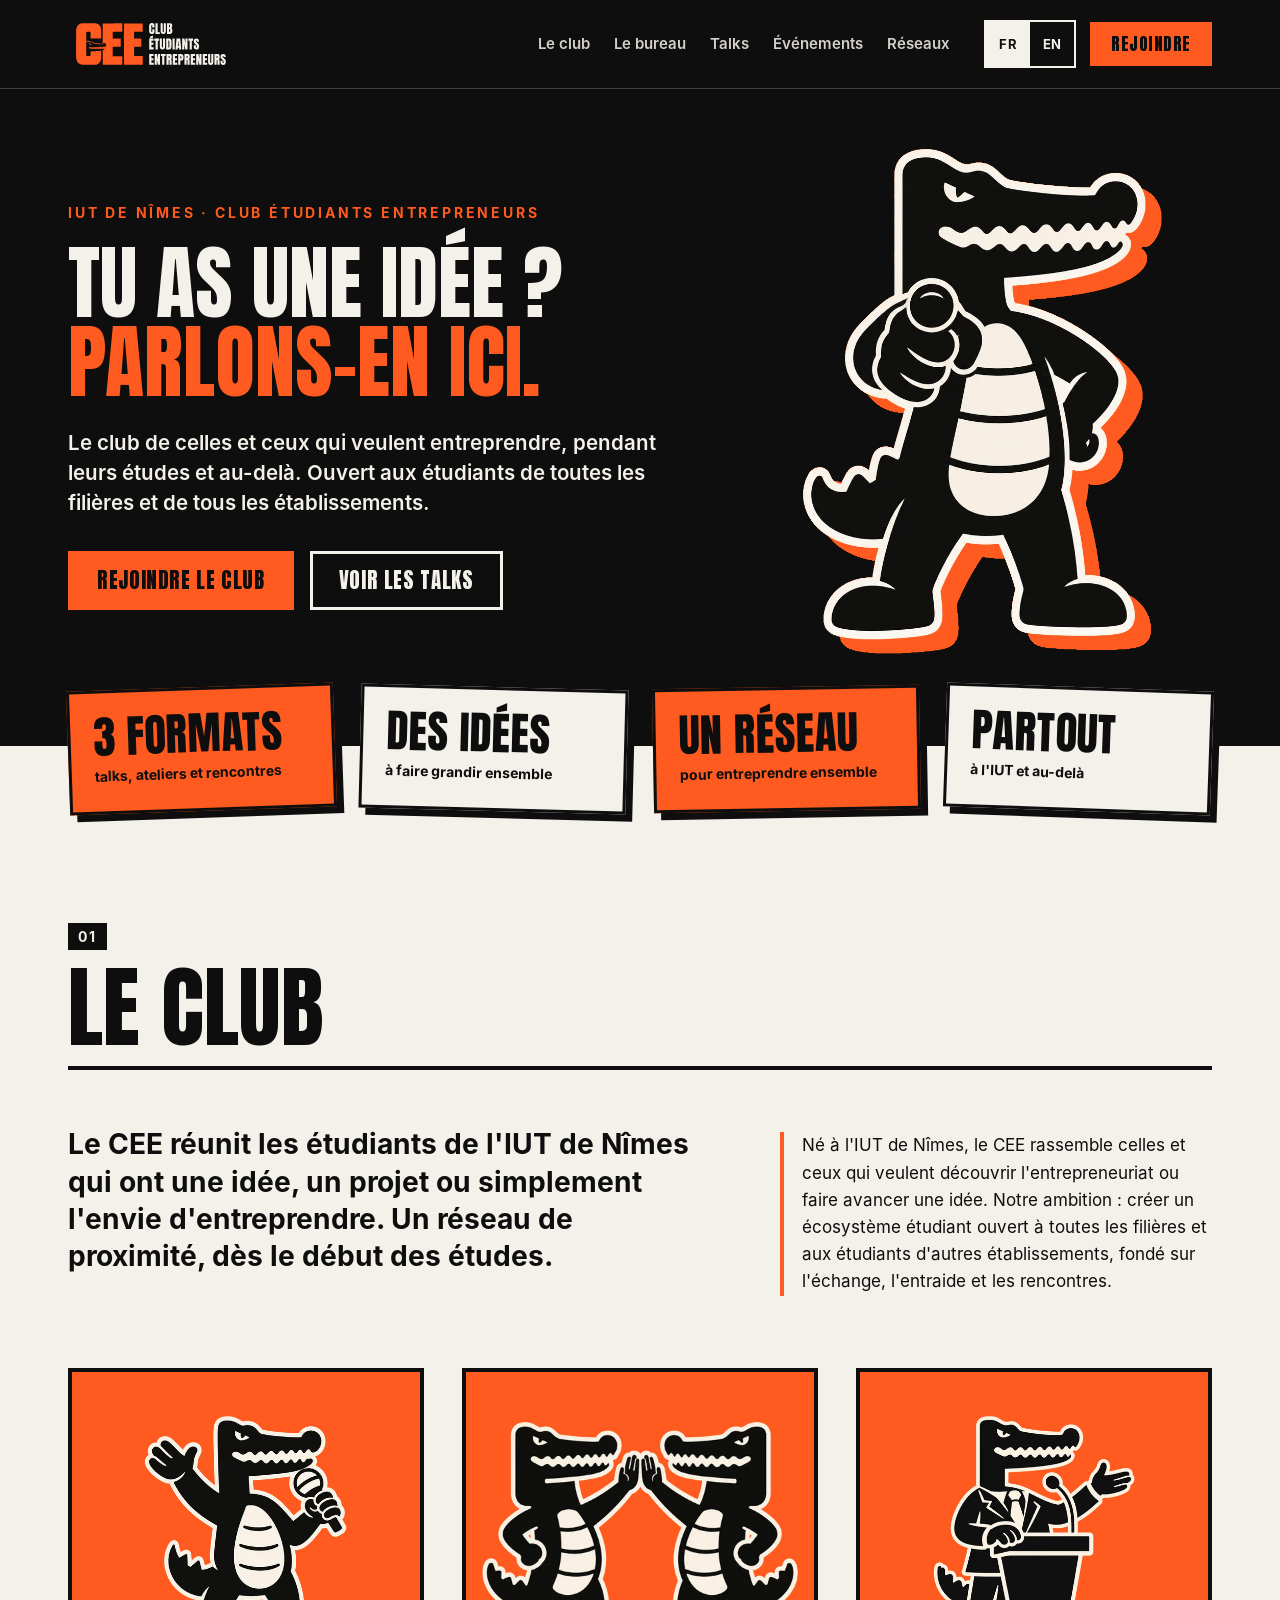
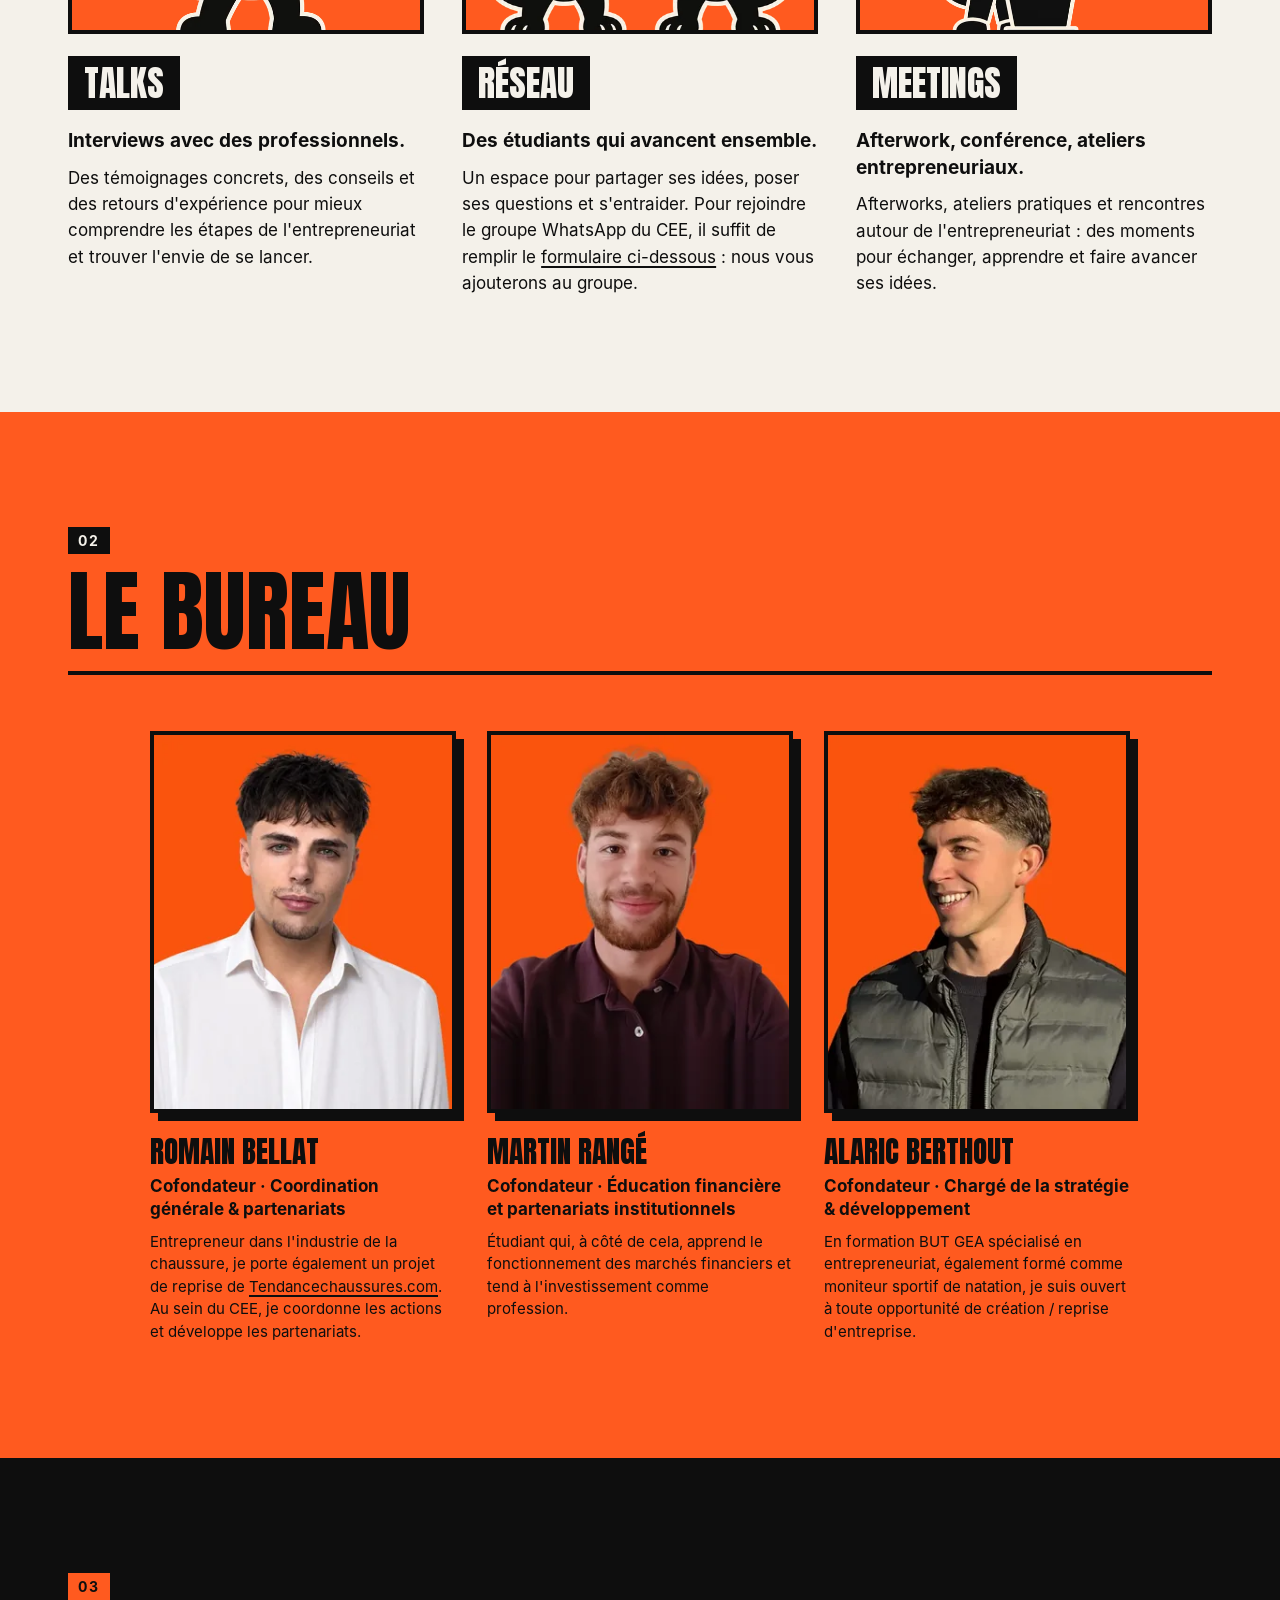
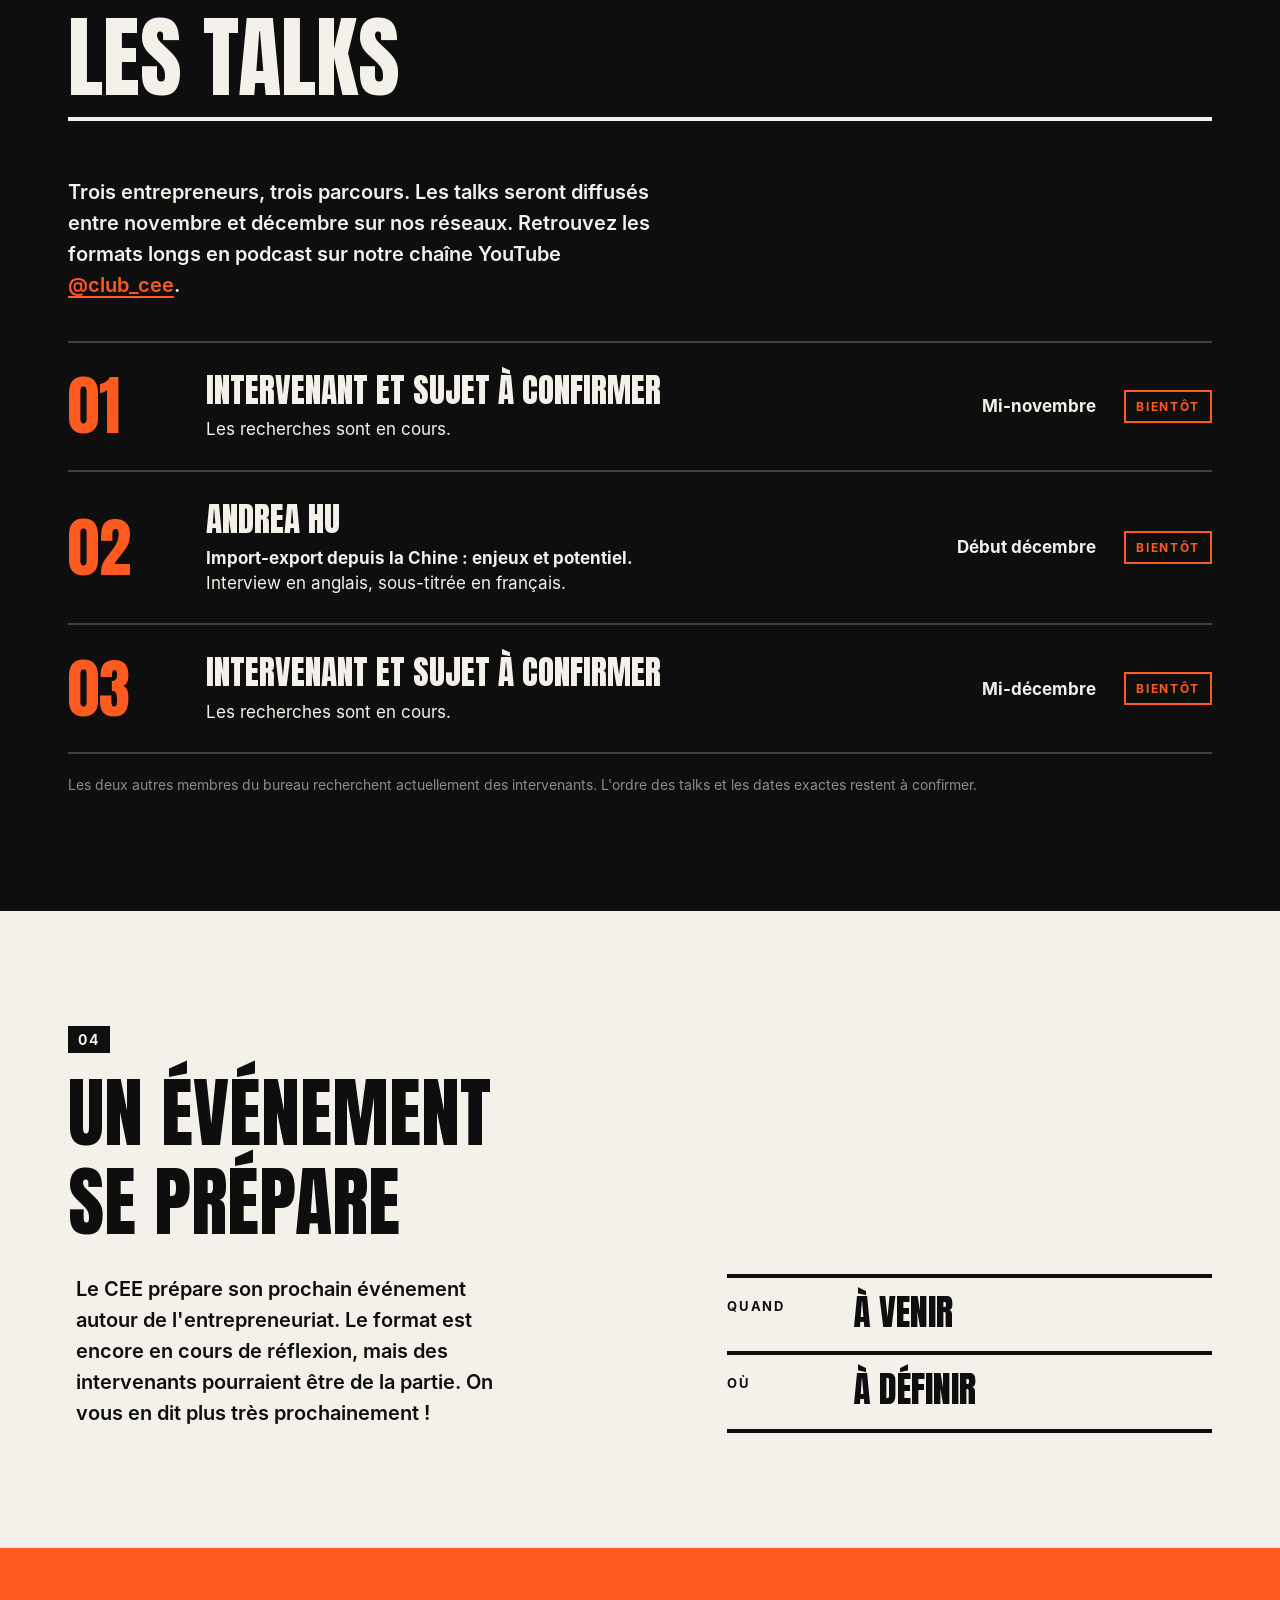
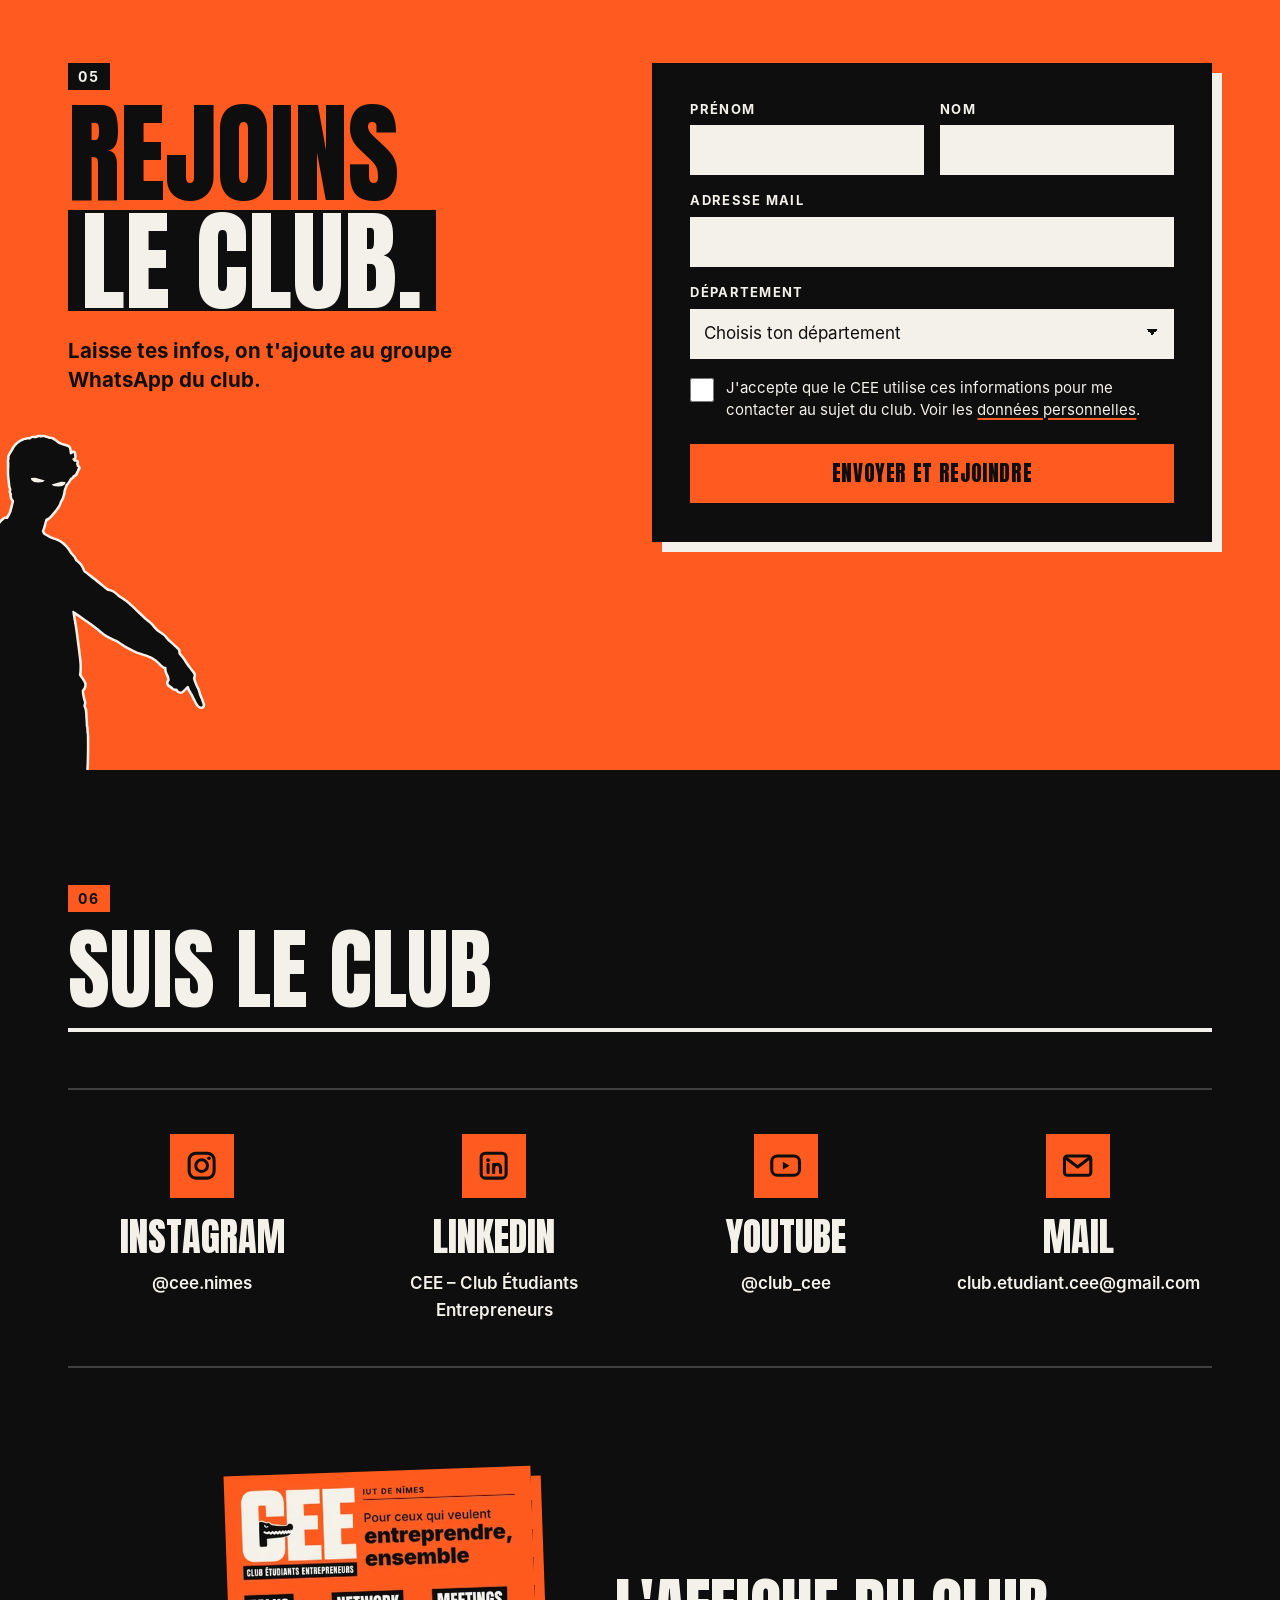
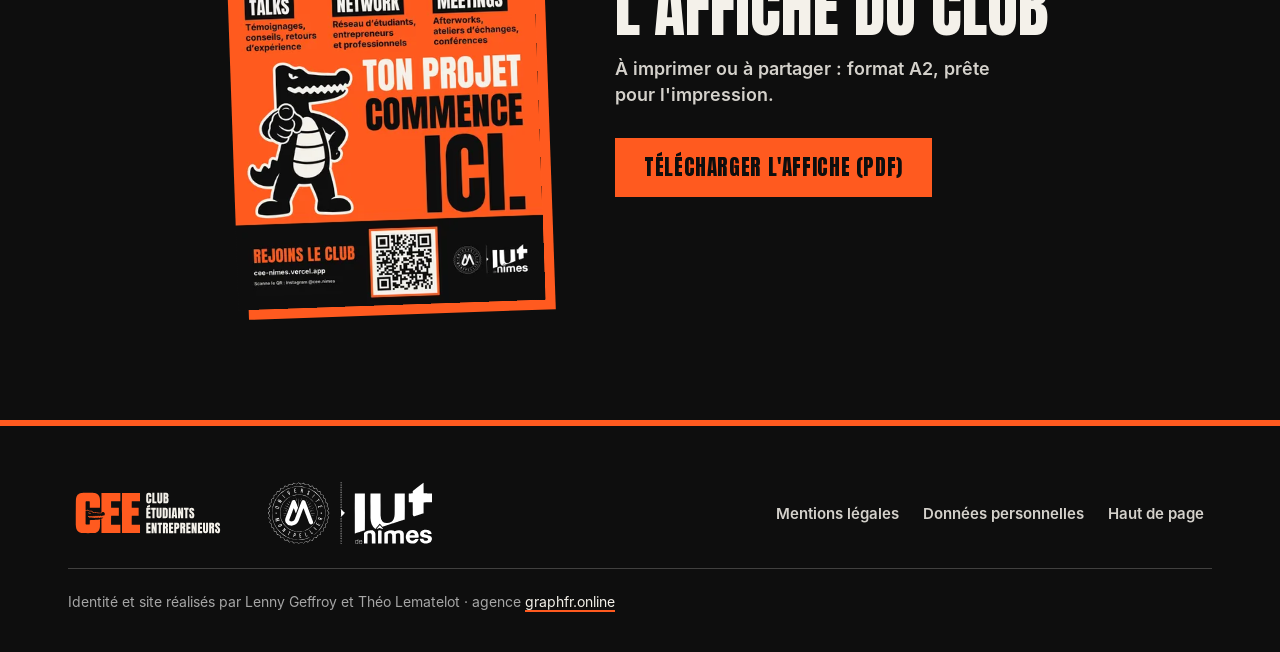
==== commit c5190097: "Affiche du club : version avec Instagram @cee.nimes - Aperçu WebP sous de nouveaux noms (contourne l" ====
--- a/index.html
+++ b/index.html
@@ -325,11 +325,11 @@
       <li><a href="#reseaux" data-cfg="mail"><span class="soc__ico"><svg class="soc__svg" viewBox="0 0 24 24" aria-hidden="true" focusable="false"><rect x="2.5" y="5" width="19" height="14" rx="2" fill="none" stroke="currentColor" stroke-width="2.2"/><path d="M3.5 6.5 12 13l8.5-6.5" fill="none" stroke="currentColor" stroke-width="2.2" stroke-linejoin="round"/></svg></span><span class="soc__n" data-i18n="h.mailn">Mail</span><span class="soc__h">club.etudiant.cee<wbr>@gmail.com</span></a></li>
     </ul>
     <div class="poster reveal">
-      <a class="poster__img" href="/assets/docs/CEE_affiche_A3.pdf" target="_blank" rel="noopener"><img src="/assets/img/affiche-v5-420.webp" srcset="/assets/img/affiche-v5-420.webp 420w, /assets/img/affiche-v5-840.webp 840w" sizes="(max-width: 600px) 72vw, 340px" width="840" height="1188" data-i18n-attr="alt:a.poster" alt="Affiche du CEE : « Ton projet commence ici. » Talks, network, meetings. Rejoins le club sur cee-nimes.vercel.app ou scanne le QR code." loading="lazy" decoding="async"></a>
+      <a class="poster__img" href="/assets/docs/CEE_affiche_A2.pdf" target="_blank" rel="noopener"><img src="/assets/img/affiche-v6-420.webp" srcset="/assets/img/affiche-v6-420.webp 420w, /assets/img/affiche-v6-840.webp 840w" sizes="(max-width: 600px) 72vw, 340px" width="840" height="1188" data-i18n-attr="alt:a.poster" alt="Affiche du CEE : « Ton projet commence ici. » Talks, network, meetings. Rejoins le club sur cee-nimes.vercel.app ou scanne le QR code." loading="lazy" decoding="async"></a>
       <div class="poster__txt">
         <h3 class="poster__title" data-i18n="poster.title">L'affiche du club</h3>
-        <p class="poster__lead" data-i18n="poster.lead">À imprimer ou à partager : format A3, prête pour l'impression.</p>
-        <a class="btn btn--orange" href="/assets/docs/CEE_affiche_A3.pdf" download data-i18n="poster.dl">Télécharger l'affiche (PDF)</a>
+        <p class="poster__lead" data-i18n="poster.lead">À imprimer ou à partager : format A2, prête pour l'impression.</p>
+        <a class="btn btn--orange" href="/assets/docs/CEE_affiche_A2.pdf" download data-i18n="poster.dl">Télécharger l'affiche (PDF)</a>
       </div>
     </div>
   </div>
@@ -353,6 +353,6 @@
 <a href="#rejoindre" class="mbar btn btn--orange" id="mbar" data-i18n="cta.joinclub" tabindex="-1" aria-hidden="true">Rejoindre le club</a>
 
 <script src="/assets/config.js?v=122a484f8e" defer></script>
-<script src="/assets/app.min.js?v=74f97ae1c0" defer></script>
+<script src="/assets/app.min.js?v=409a834e86" defer></script>
 </body>
 </html>
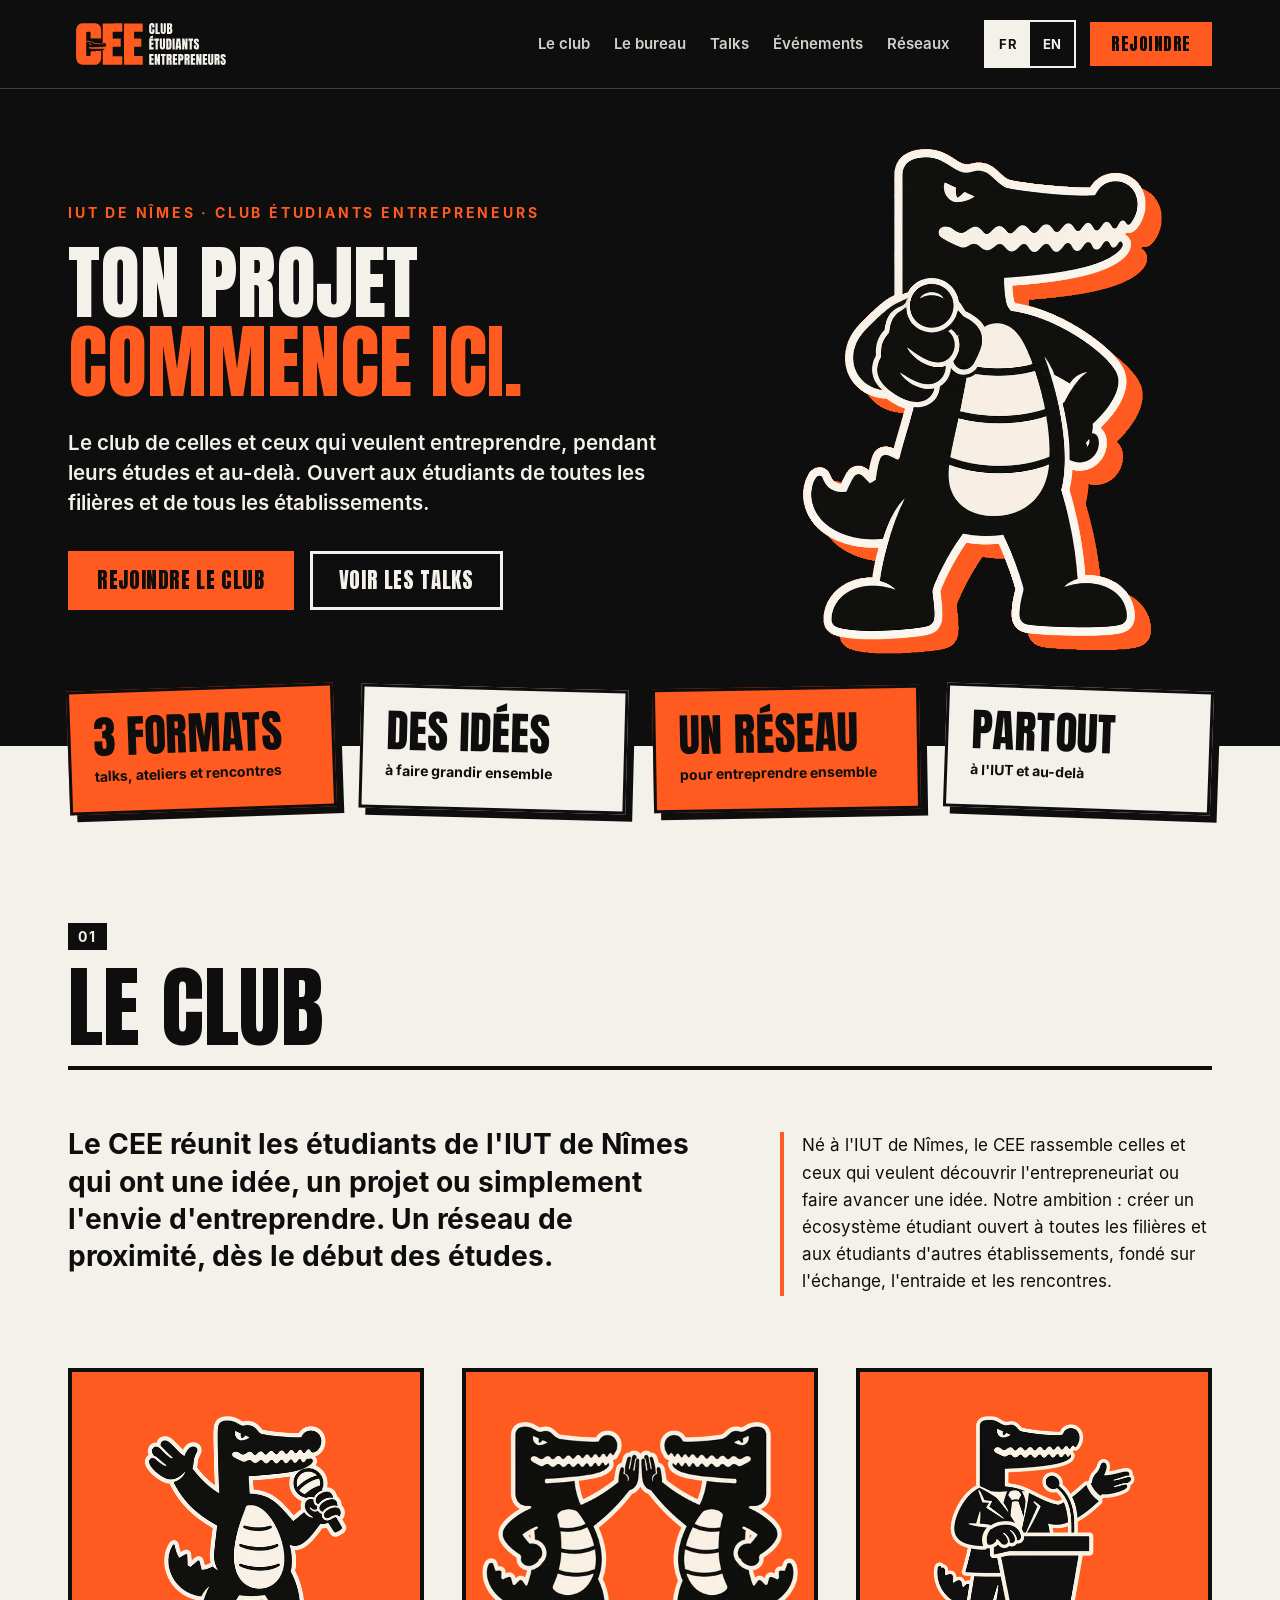
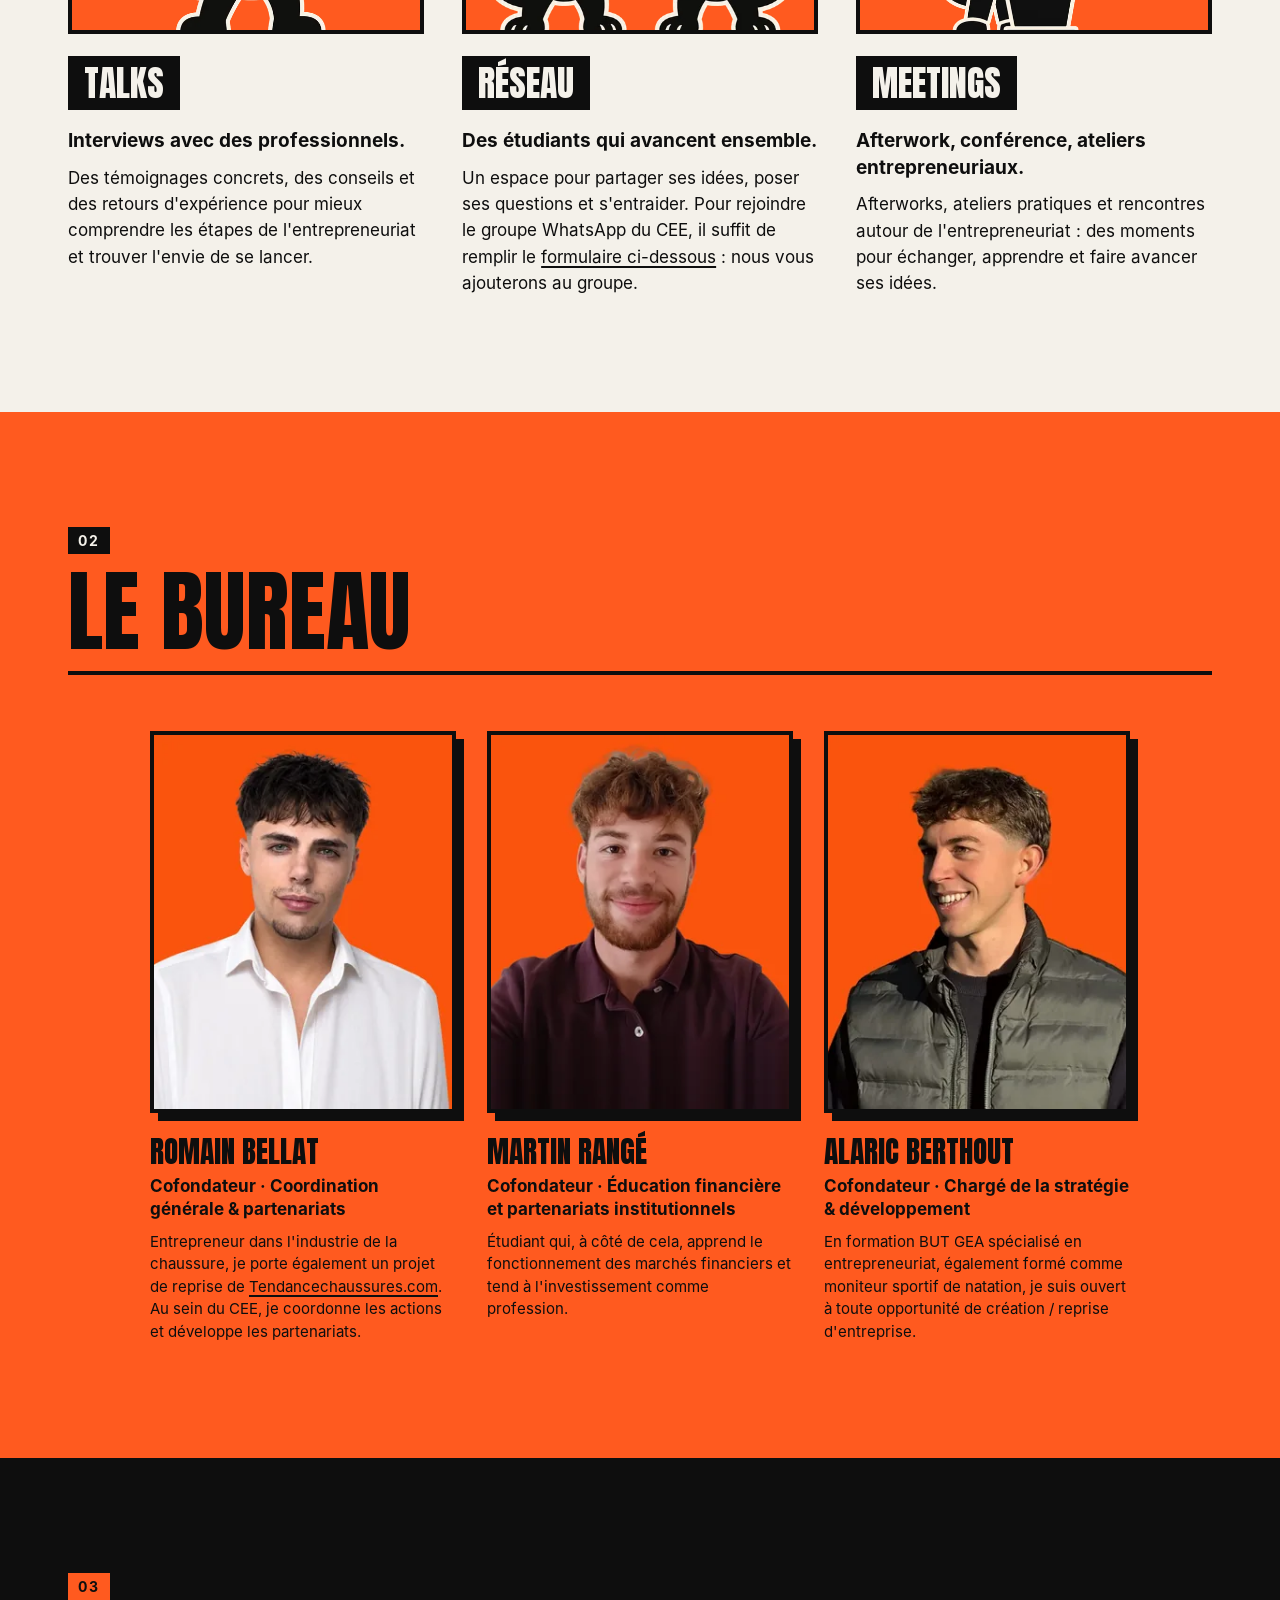
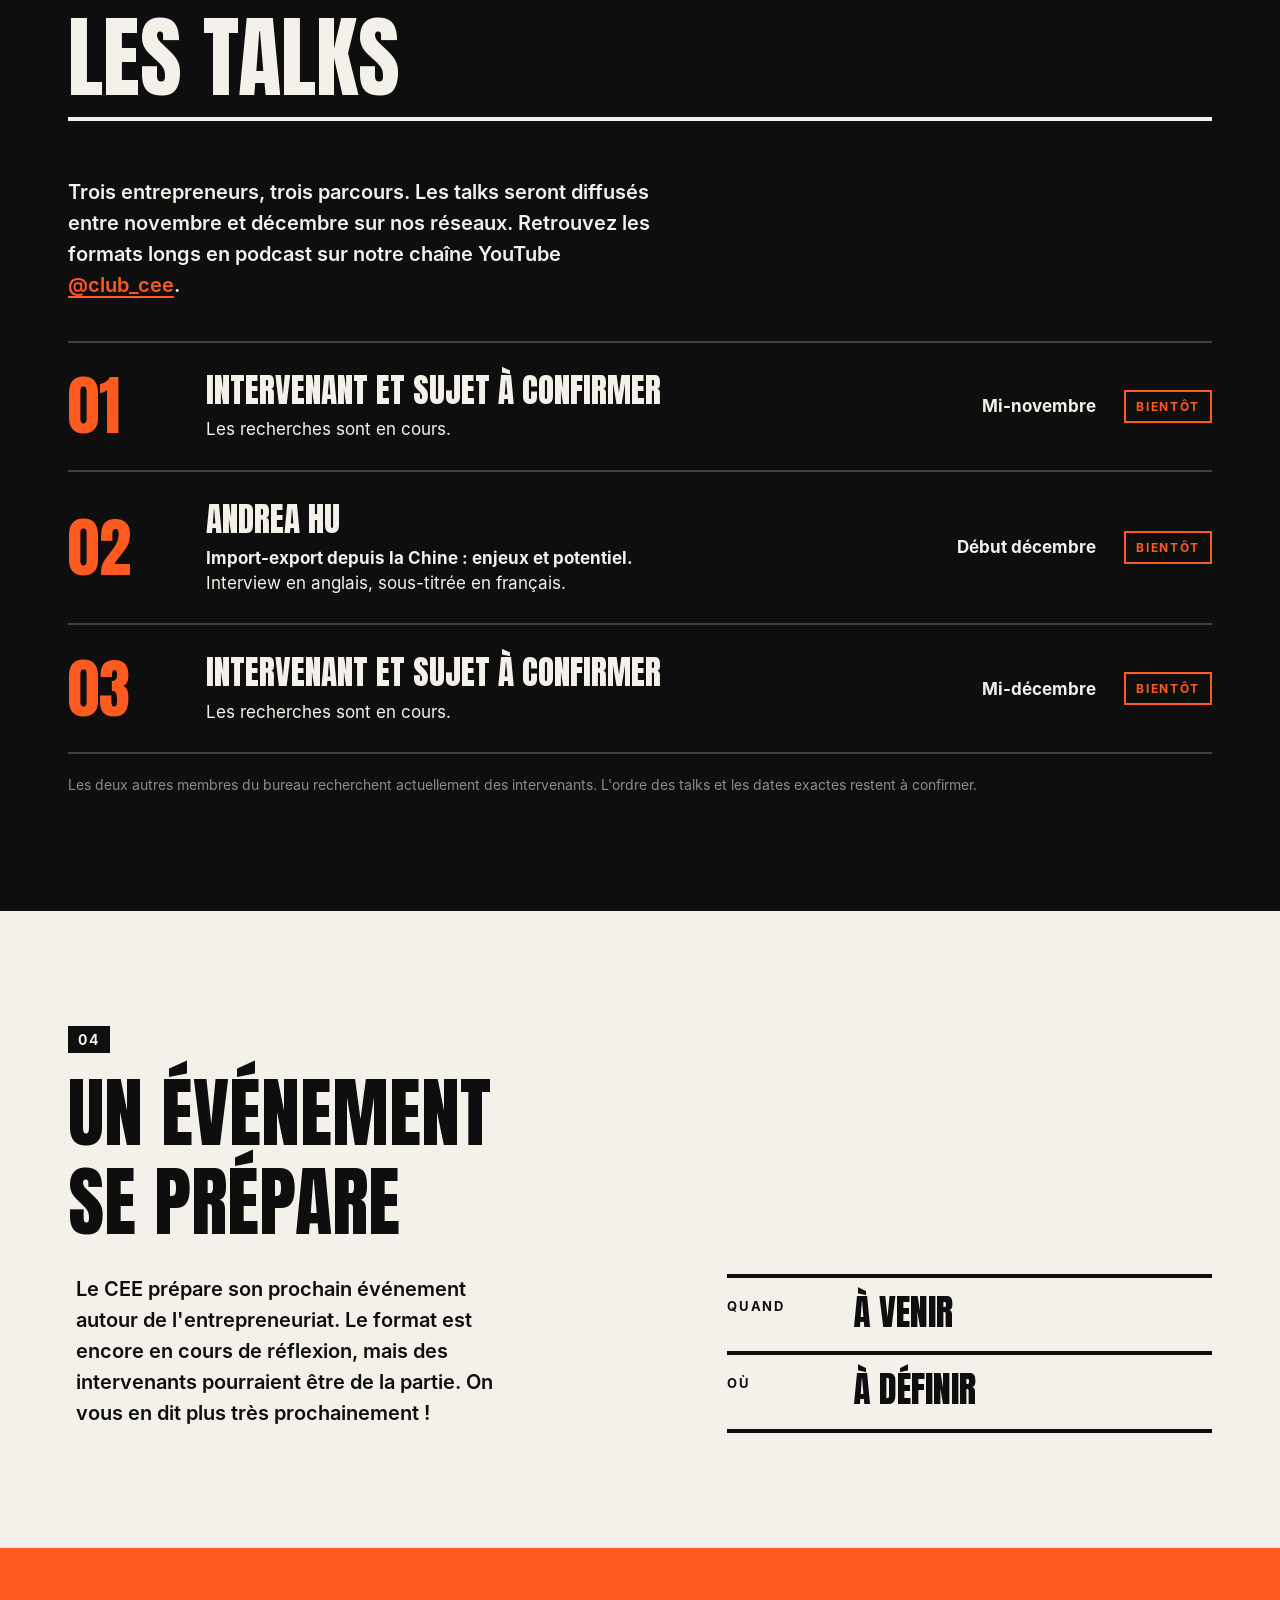
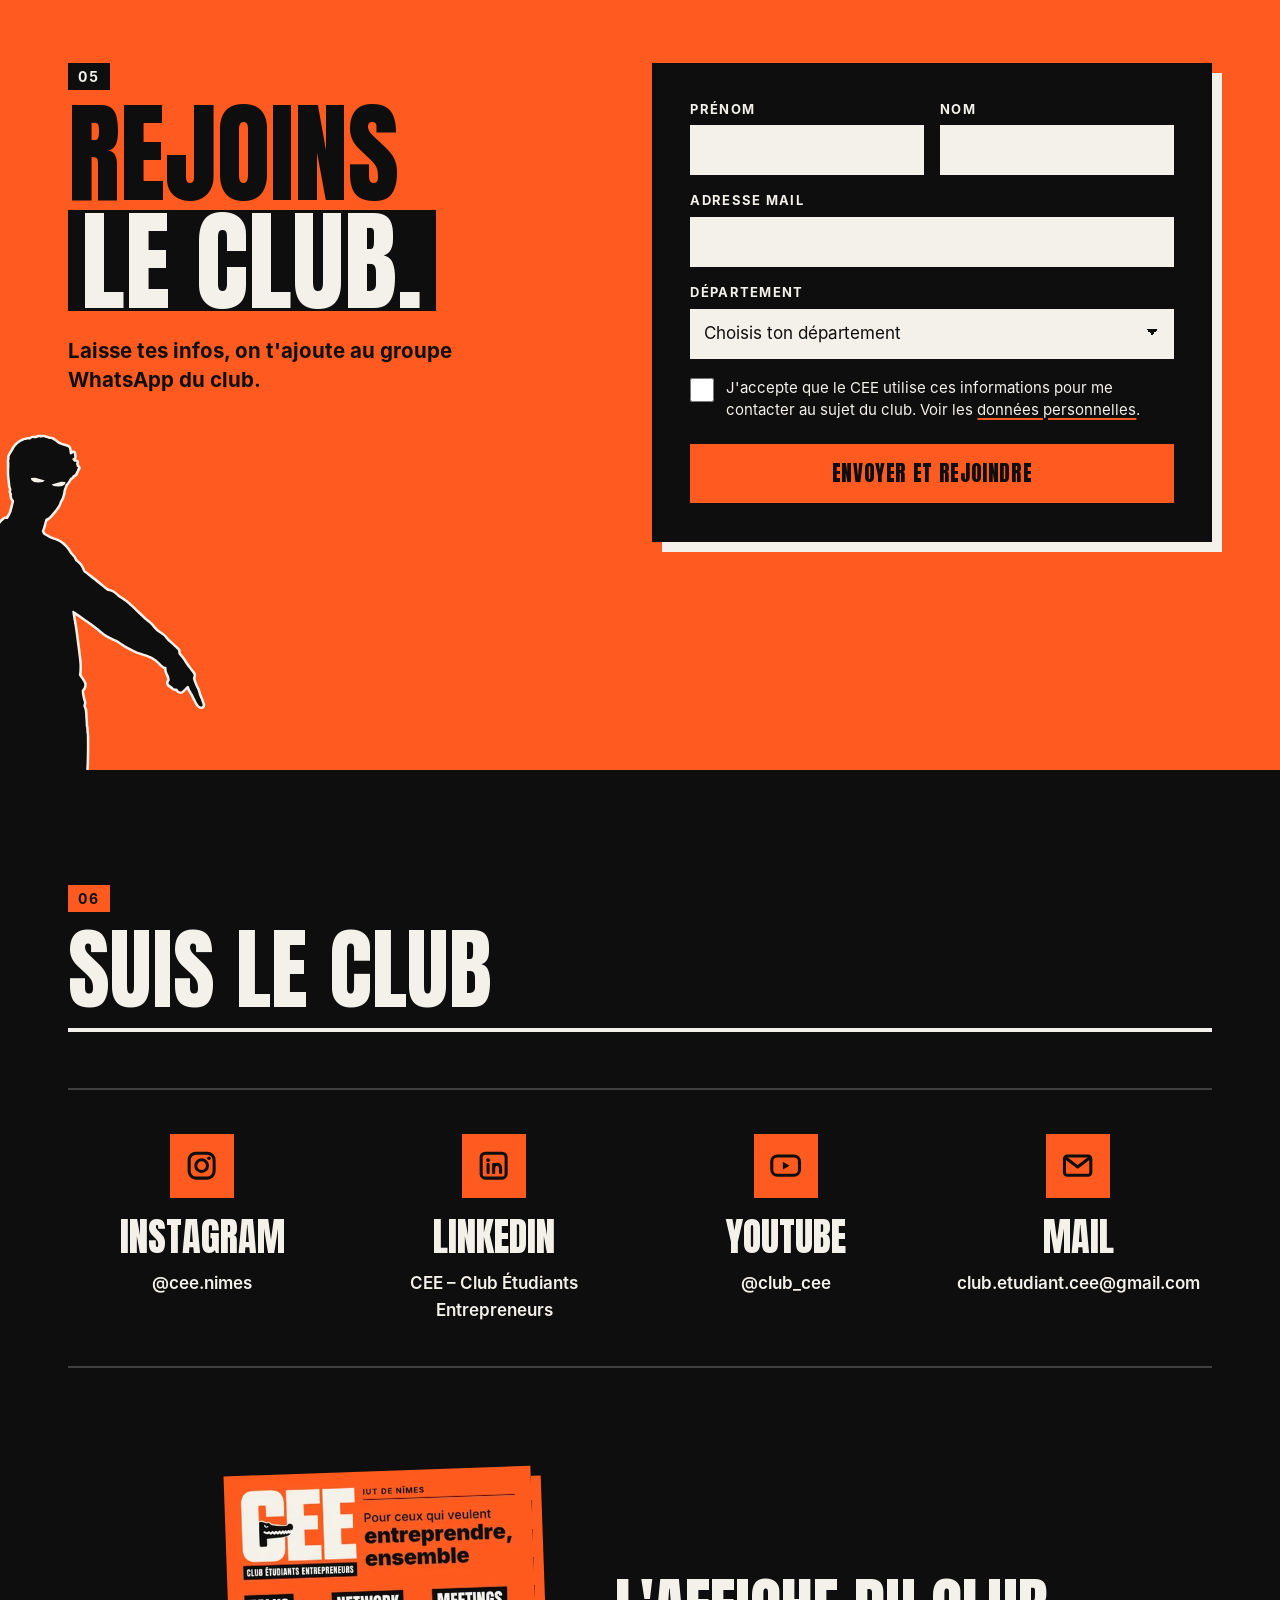
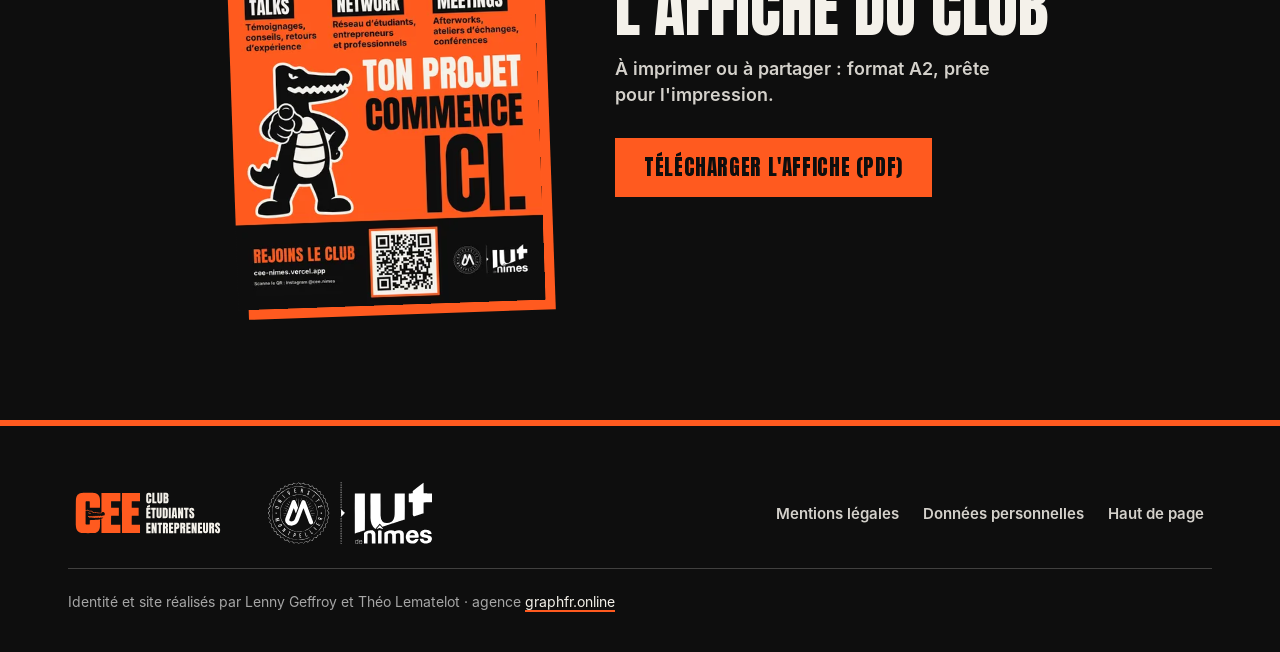
==== commit d2886012: "Accueil : accroche « Ton projet commence ici. » comme sur l'affiche - Titre, description de partage," ====
--- a/index.html
+++ b/index.html
@@ -12,18 +12,18 @@
 <meta property="og:site_name" content="CEE · Club Étudiants Entrepreneurs">
 <meta property="og:url" content="https://cee-nimes.vercel.app/">
 <meta property="og:title" content="CEE · Club Étudiants Entrepreneurs · IUT de Nîmes">
-<meta property="og:description" content="Tu as une idée ? Parlons-en ici. Le club de celles et ceux qui veulent entreprendre, pendant leurs études et au-delà.">
+<meta property="og:description" content="Ton projet commence ici. Le club de celles et ceux qui veulent entreprendre, pendant leurs études et au-delà.">
 <meta property="og:locale" content="fr_FR">
 <meta property="og:locale:alternate" content="en_GB">
-<meta property="og:image" content="https://cee-nimes.vercel.app/og-image.jpg">
+<meta property="og:image" content="https://cee-nimes.vercel.app/og-image-v2.jpg">
 <meta property="og:image:width" content="1200">
 <meta property="og:image:height" content="630">
-<meta property="og:image:alt" content="Tu as une idée ? Parlons-en ici. Club Étudiants Entrepreneurs, IUT de Nîmes, avec la mascotte crocodile du CEE.">
+<meta property="og:image:alt" content="Ton projet commence ici. Club Étudiants Entrepreneurs, IUT de Nîmes, avec la mascotte crocodile du CEE.">
 <meta name="twitter:card" content="summary_large_image">
 <meta name="twitter:title" content="CEE · Club Étudiants Entrepreneurs · IUT de Nîmes">
-<meta name="twitter:description" content="Tu as une idée ? Parlons-en ici. Le club de celles et ceux qui veulent entreprendre, pendant leurs études et au-delà.">
-<meta name="twitter:image" content="https://cee-nimes.vercel.app/og-image.jpg">
-<meta name="twitter:image:alt" content="Tu as une idée ? Parlons-en ici. Club Étudiants Entrepreneurs, IUT de Nîmes, avec la mascotte crocodile du CEE.">
+<meta name="twitter:description" content="Ton projet commence ici. Le club de celles et ceux qui veulent entreprendre, pendant leurs études et au-delà.">
+<meta name="twitter:image" content="https://cee-nimes.vercel.app/og-image-v2.jpg">
+<meta name="twitter:image:alt" content="Ton projet commence ici. Club Étudiants Entrepreneurs, IUT de Nîmes, avec la mascotte crocodile du CEE.">
 <link rel="icon" href="/favicon.ico" sizes="48x48">
 <link rel="icon" href="/favicon.svg" type="image/svg+xml">
 <link rel="apple-touch-icon" href="/apple-touch-icon.png">
@@ -44,9 +44,9 @@
       "alternateName": "CEE",
       "url": "https://cee-nimes.vercel.app/",
       "logo": "https://cee-nimes.vercel.app/icon-512.png",
-      "image": "https://cee-nimes.vercel.app/og-image.jpg",
+      "image": "https://cee-nimes.vercel.app/og-image-v2.jpg",
       "description": "Le club de celles et ceux qui veulent entreprendre, pendant leurs études et au-delà. Talks, ateliers et rencontres, à l'IUT de Nîmes et au-delà.",
-      "slogan": "Tu as une idée ? Parlons-en ici.",
+      "slogan": "Ton projet commence ici.",
       "founder": [
         { "@type": "Person", "name": "Romain Bellat" },
         { "@type": "Person", "name": "Martin Rangé" },
@@ -103,8 +103,8 @@
     <div class="hero__txt">
       <p class="kicker" data-i18n="hero.kicker">IUT de Nîmes · Club Étudiants Entrepreneurs</p>
       <h1 class="hero__title" id="hero-title">
-        <span data-i18n="hero.l1">Tu as une idée ?</span>
-        <span class="accent" data-i18n="hero.l2">Parlons-en ici.</span>
+        <span data-i18n="hero.l1">Ton projet</span>
+        <span class="accent" data-i18n="hero.l2">commence ici.</span>
       </h1>
       <p class="hero__lead" data-i18n="hero.lead">Le club de celles et ceux qui veulent entreprendre, pendant leurs études et au-delà. Ouvert aux étudiants de toutes les filières et de tous les établissements.</p>
       <div class="hero__cta">
@@ -353,6 +353,6 @@
 <a href="#rejoindre" class="mbar btn btn--orange" id="mbar" data-i18n="cta.joinclub" tabindex="-1" aria-hidden="true">Rejoindre le club</a>
 
 <script src="/assets/config.js?v=122a484f8e" defer></script>
-<script src="/assets/app.min.js?v=409a834e86" defer></script>
+<script src="/assets/app.min.js?v=41b8b74ea1" defer></script>
 </body>
 </html>
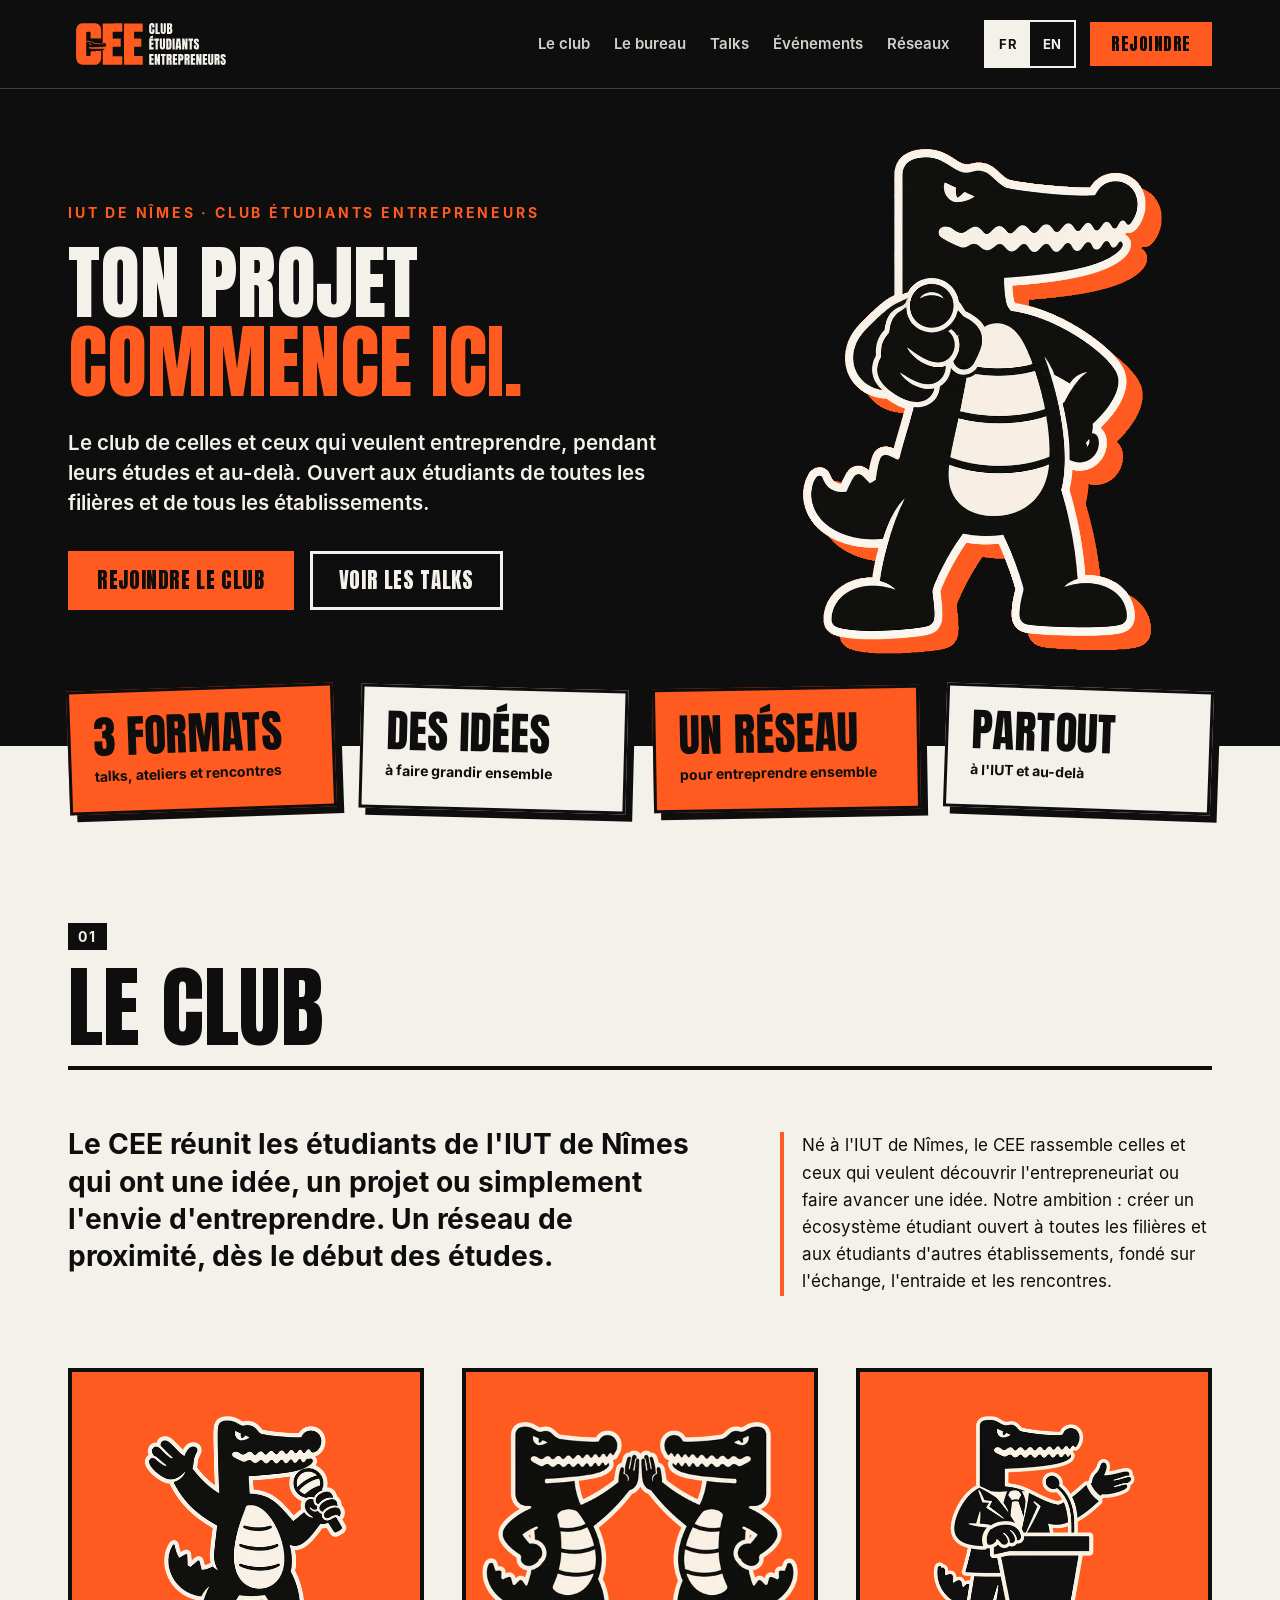
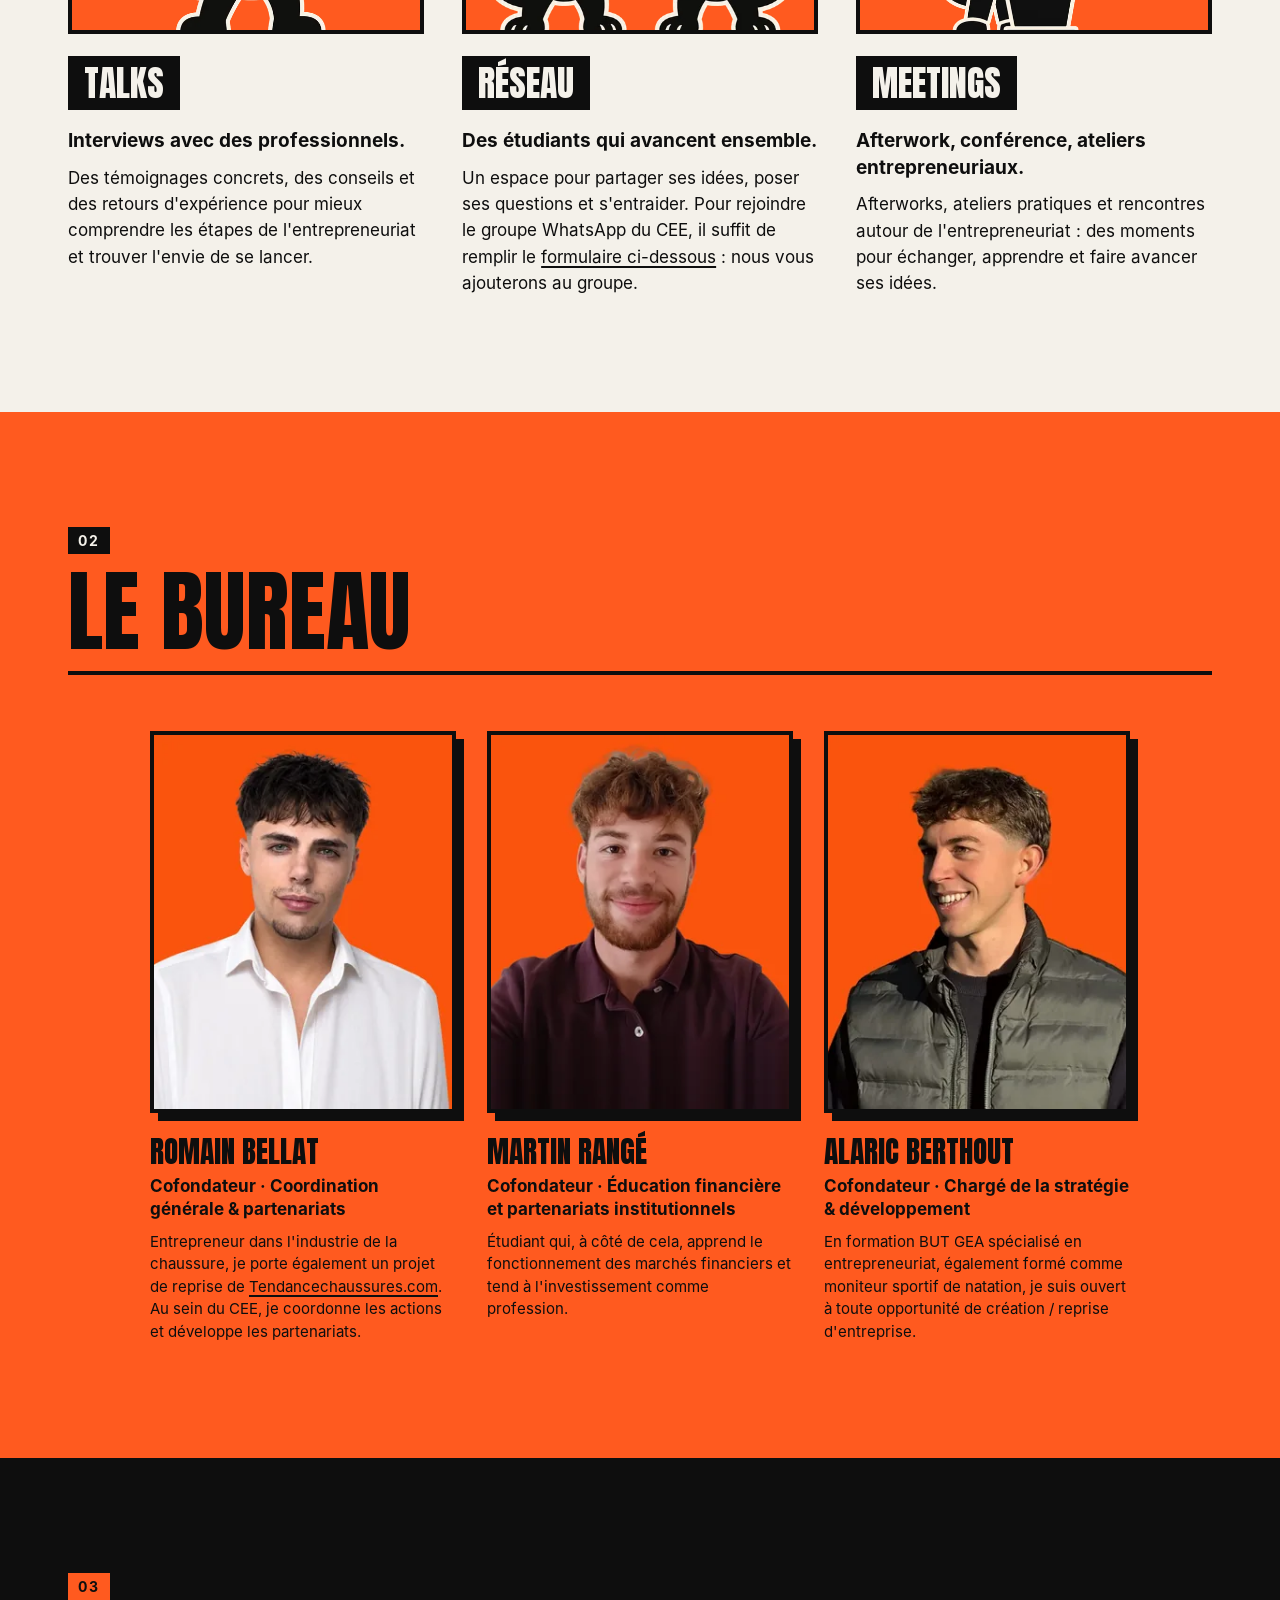
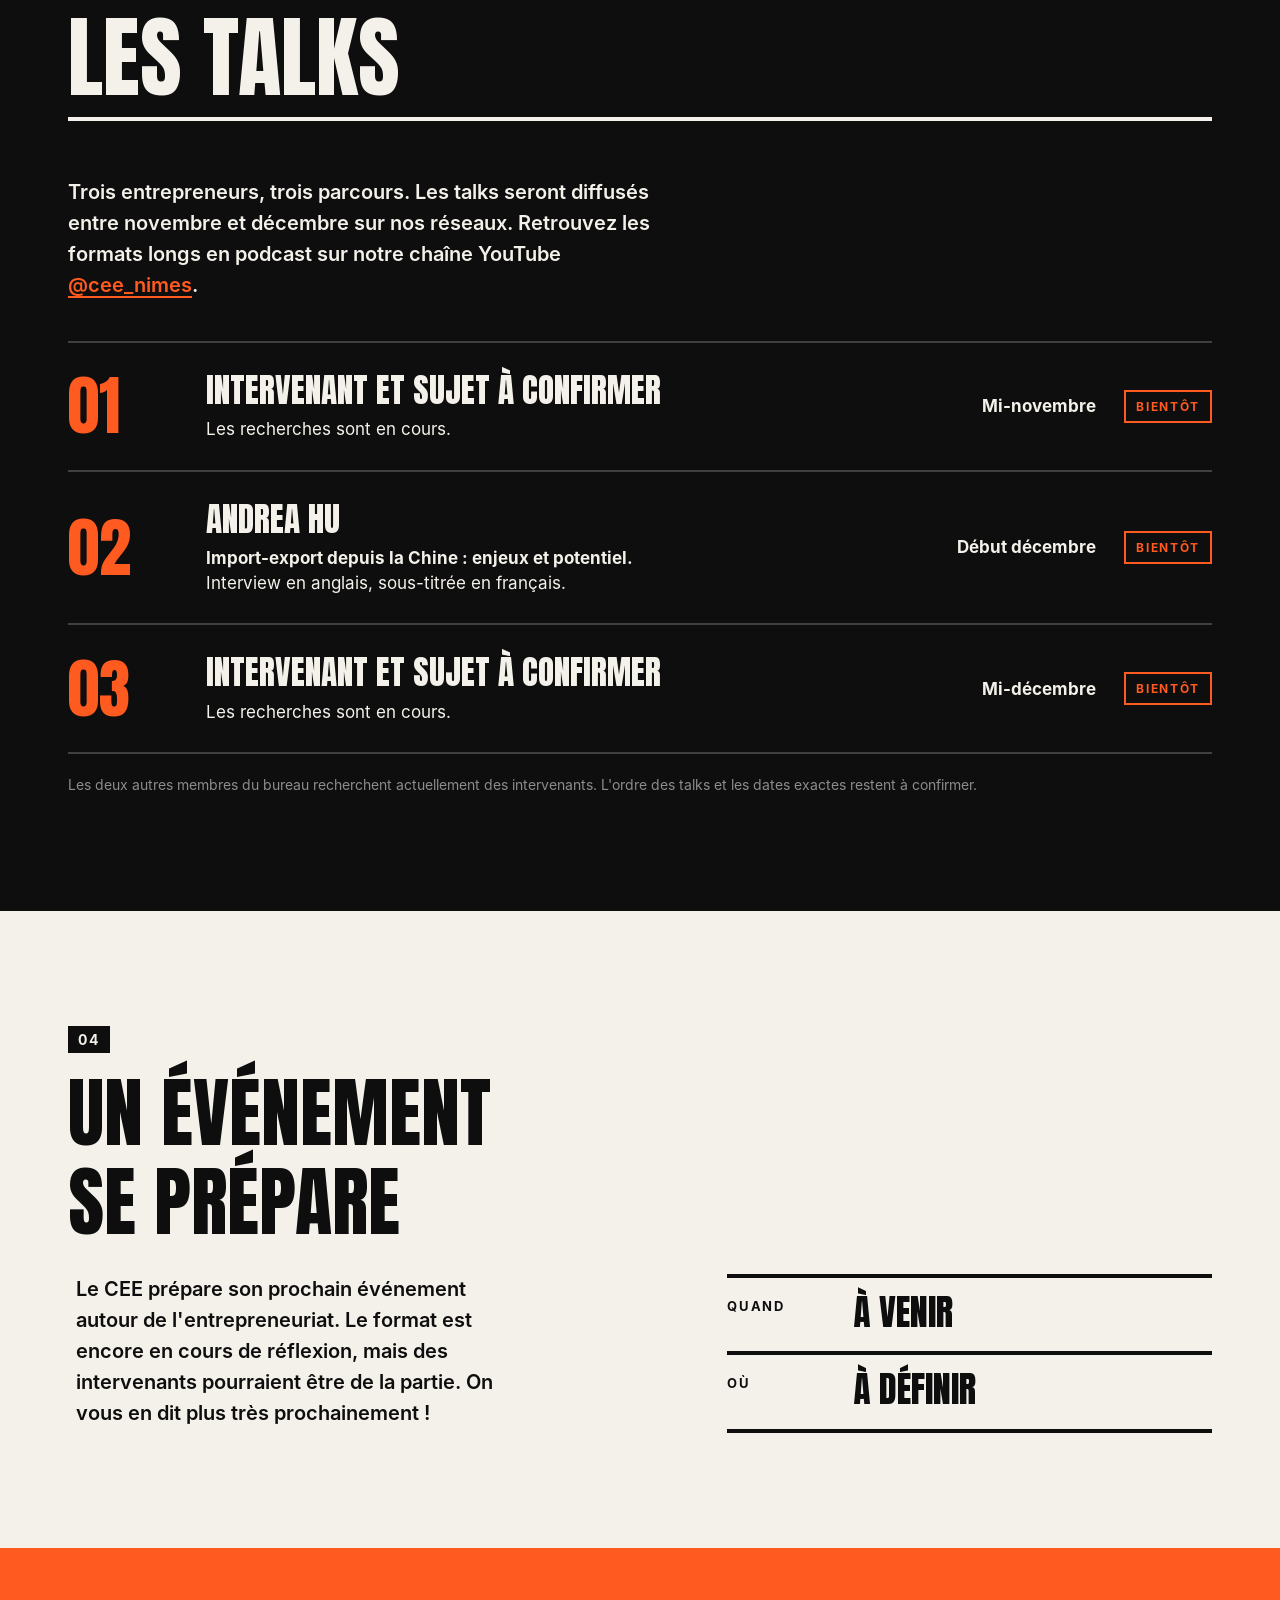
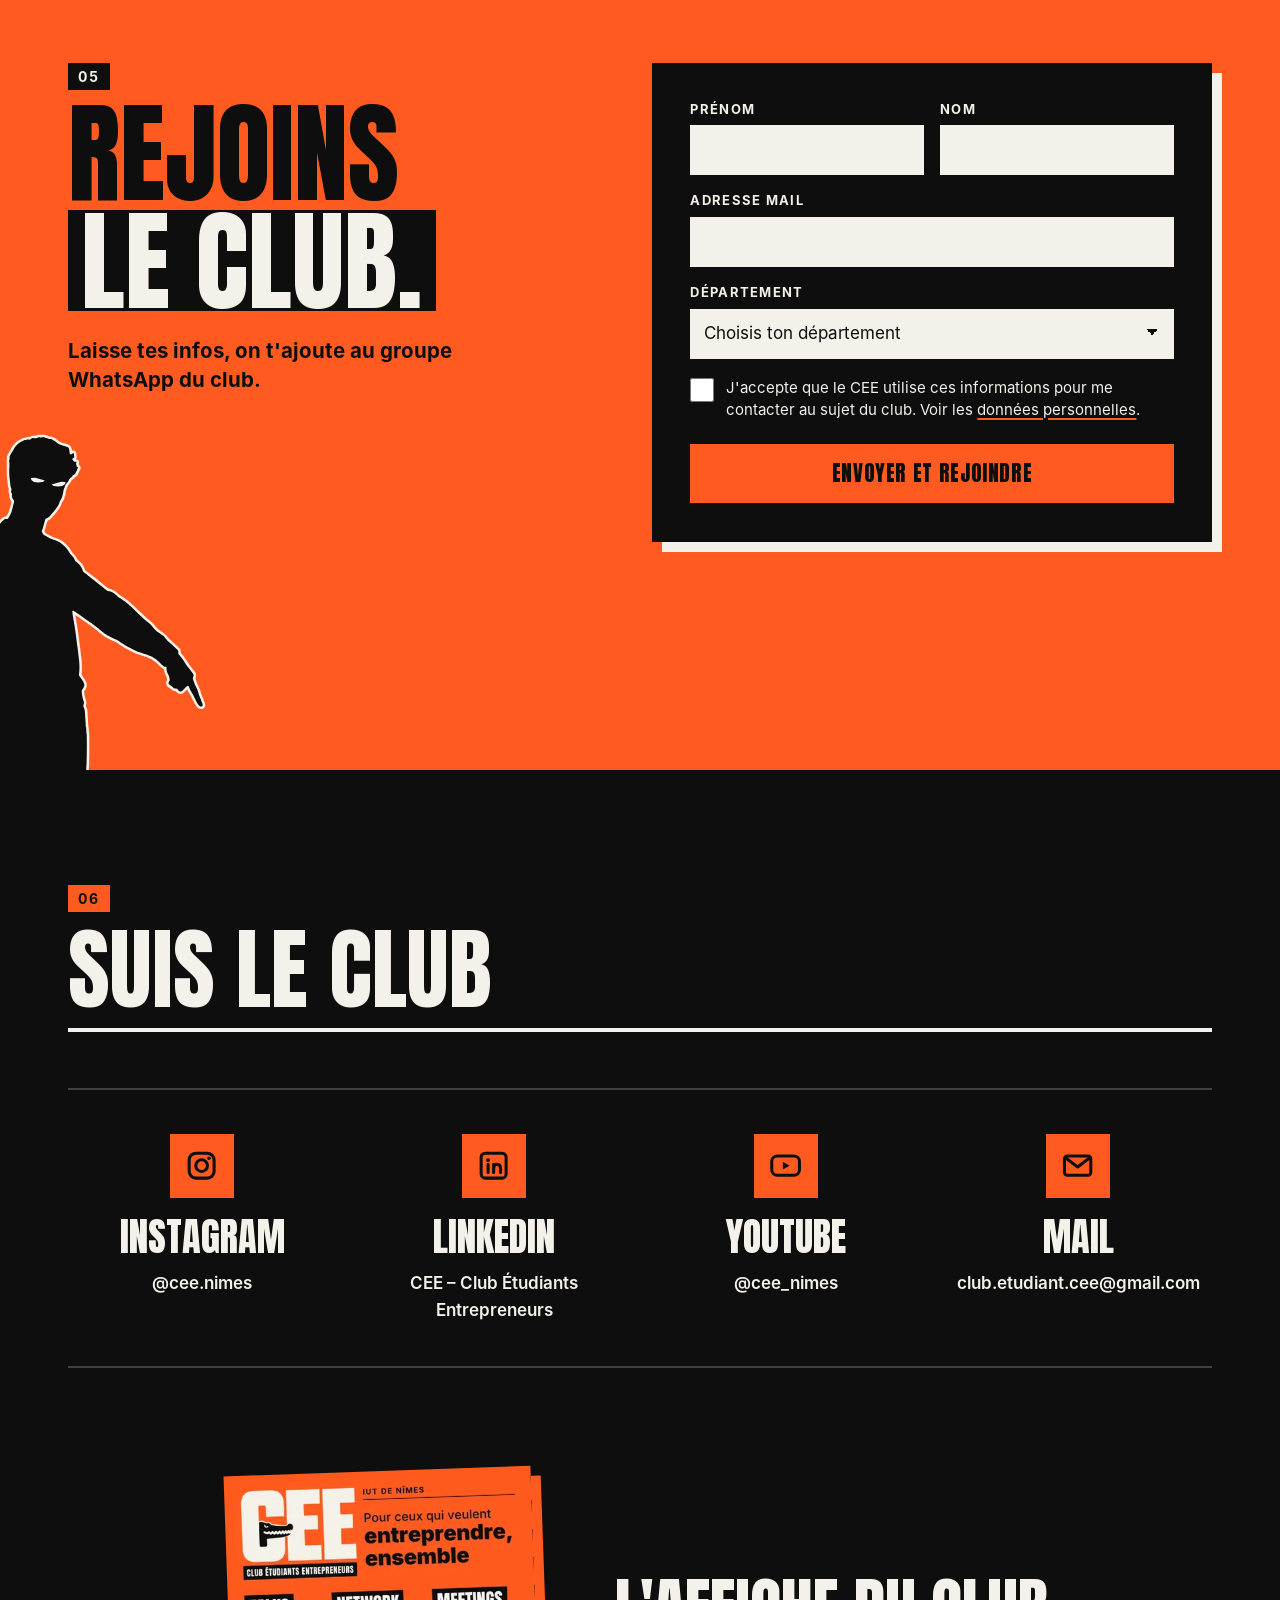
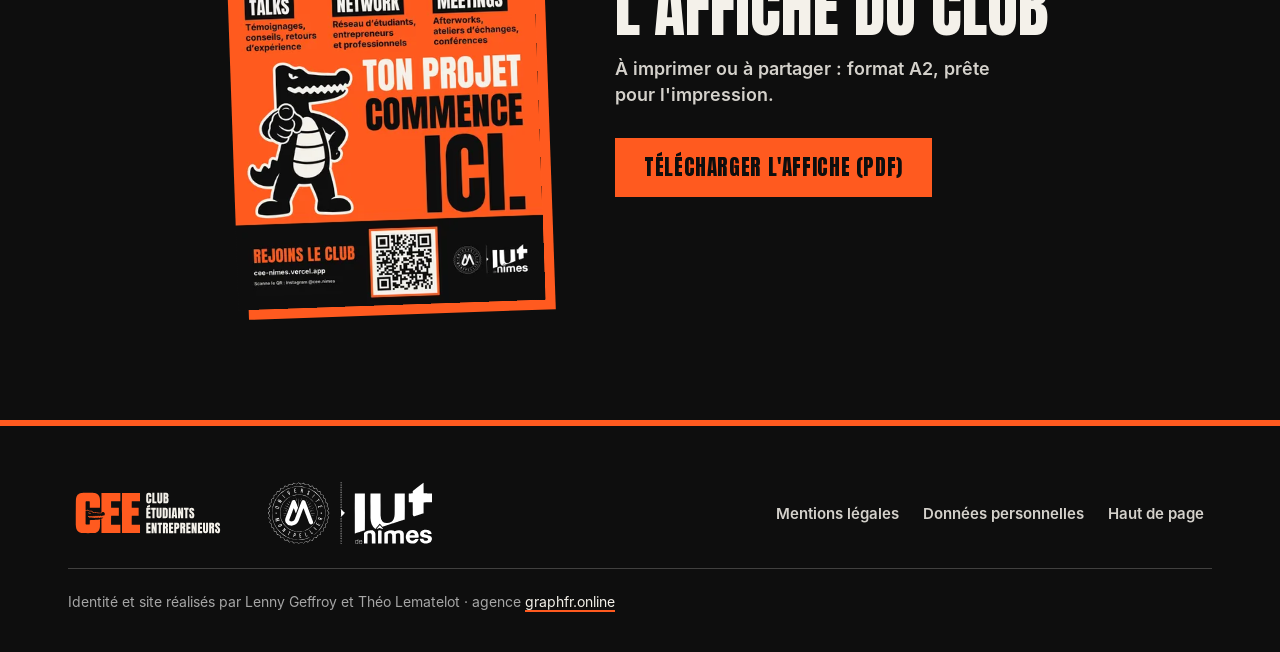
==== commit 7138049a: "Réseaux : LinkedIn cee-nimes et YouTube @cee_nimes Liens (config.js), nom affiché, intro des talks (" ====
--- a/index.html
+++ b/index.html
@@ -56,8 +56,8 @@
       "address": { "@type": "PostalAddress", "streetAddress": "8 rue Jules Raimu", "postalCode": "30900", "addressLocality": "Nîmes", "addressCountry": "FR" },
       "sameAs": [
         "https://www.instagram.com/cee.nimes/",
-        "https://www.linkedin.com/company/cee-iut-nimes",
-        "https://www.youtube.com/channel/UCaoZ_5-w759ln8LZwTxRgsw"
+        "https://www.linkedin.com/company/cee-nimes",
+        "https://www.youtube.com/@cee_nimes"
       ],
       "parentOrganization": {
         "@type": "CollegeOrUniversity",
@@ -197,7 +197,7 @@
       <p class="sec-num" aria-hidden="true">03</p>
       <h2 class="sec-title" id="talks-title" data-i18n="talks.title">Les talks</h2>
     </div>
-    <p class="talks__intro reveal" data-i18n="talks.intro">Trois entrepreneurs, trois parcours. Les talks seront diffusés entre novembre et décembre sur nos réseaux. Retrouvez les formats longs en podcast sur notre chaîne YouTube <a href="https://www.youtube.com/channel/UCaoZ_5-w759ln8LZwTxRgsw" rel="noopener">@club_cee</a>.</p>
+    <p class="talks__intro reveal" data-i18n="talks.intro">Trois entrepreneurs, trois parcours. Les talks seront diffusés entre novembre et décembre sur nos réseaux. Retrouvez les formats longs en podcast sur notre chaîne YouTube <a href="https://www.youtube.com/@cee_nimes" rel="noopener">@cee_nimes</a>.</p>
     <ol class="tlist">
       <li class="talk reveal">
         <span class="talk__n" aria-hidden="true">01</span>
@@ -321,7 +321,7 @@
     <ul class="soc reveal">
       <li><a href="#reseaux" data-cfg="instagram"><span class="soc__ico"><svg class="soc__svg" viewBox="0 0 24 24" aria-hidden="true" focusable="false"><rect x="3" y="3" width="18" height="18" rx="5" fill="none" stroke="currentColor" stroke-width="2.2"/><circle cx="12" cy="12" r="4.2" fill="none" stroke="currentColor" stroke-width="2.2"/><circle cx="17.3" cy="6.7" r="1.3" fill="currentColor"/></svg></span><span class="soc__n">Instagram</span><span class="soc__h">@cee.nimes</span></a></li>
       <li><a href="#reseaux" data-cfg="linkedin"><span class="soc__ico"><svg class="soc__svg" viewBox="0 0 24 24" aria-hidden="true" focusable="false"><rect x="3" y="3" width="18" height="18" rx="3" fill="none" stroke="currentColor" stroke-width="2.2"/><circle cx="8" cy="8" r="1.4" fill="currentColor"/><path d="M8 11v6M12 17v-6M12 14c0-1.9 1.1-3 2.5-3S17 12 17 14v3" fill="none" stroke="currentColor" stroke-width="2.2" stroke-linecap="round"/></svg></span><span class="soc__n">LinkedIn</span><span class="soc__h">CEE – Club Étudiants Entrepreneurs</span></a></li>
-      <li><a href="#reseaux" data-cfg="youtube"><span class="soc__ico"><svg class="soc__svg" viewBox="0 0 24 24" aria-hidden="true" focusable="false"><rect x="2" y="5" width="20" height="14" rx="4" fill="none" stroke="currentColor" stroke-width="2.2"/><path d="M10 9.2v5.6l4.8-2.8z" fill="currentColor"/></svg></span><span class="soc__n">YouTube</span><span class="soc__h">@club_cee</span></a></li>
+      <li><a href="#reseaux" data-cfg="youtube"><span class="soc__ico"><svg class="soc__svg" viewBox="0 0 24 24" aria-hidden="true" focusable="false"><rect x="2" y="5" width="20" height="14" rx="4" fill="none" stroke="currentColor" stroke-width="2.2"/><path d="M10 9.2v5.6l4.8-2.8z" fill="currentColor"/></svg></span><span class="soc__n">YouTube</span><span class="soc__h">@cee_nimes</span></a></li>
       <li><a href="#reseaux" data-cfg="mail"><span class="soc__ico"><svg class="soc__svg" viewBox="0 0 24 24" aria-hidden="true" focusable="false"><rect x="2.5" y="5" width="19" height="14" rx="2" fill="none" stroke="currentColor" stroke-width="2.2"/><path d="M3.5 6.5 12 13l8.5-6.5" fill="none" stroke="currentColor" stroke-width="2.2" stroke-linejoin="round"/></svg></span><span class="soc__n" data-i18n="h.mailn">Mail</span><span class="soc__h">club.etudiant.cee<wbr>@gmail.com</span></a></li>
     </ul>
     <div class="poster reveal">
@@ -352,7 +352,7 @@
 
 <a href="#rejoindre" class="mbar btn btn--orange" id="mbar" data-i18n="cta.joinclub" tabindex="-1" aria-hidden="true">Rejoindre le club</a>
 
-<script src="/assets/config.js?v=122a484f8e" defer></script>
-<script src="/assets/app.min.js?v=41b8b74ea1" defer></script>
+<script src="/assets/config.js?v=a33532fd47" defer></script>
+<script src="/assets/app.min.js?v=3c22f8b4cb" defer></script>
 </body>
 </html>
